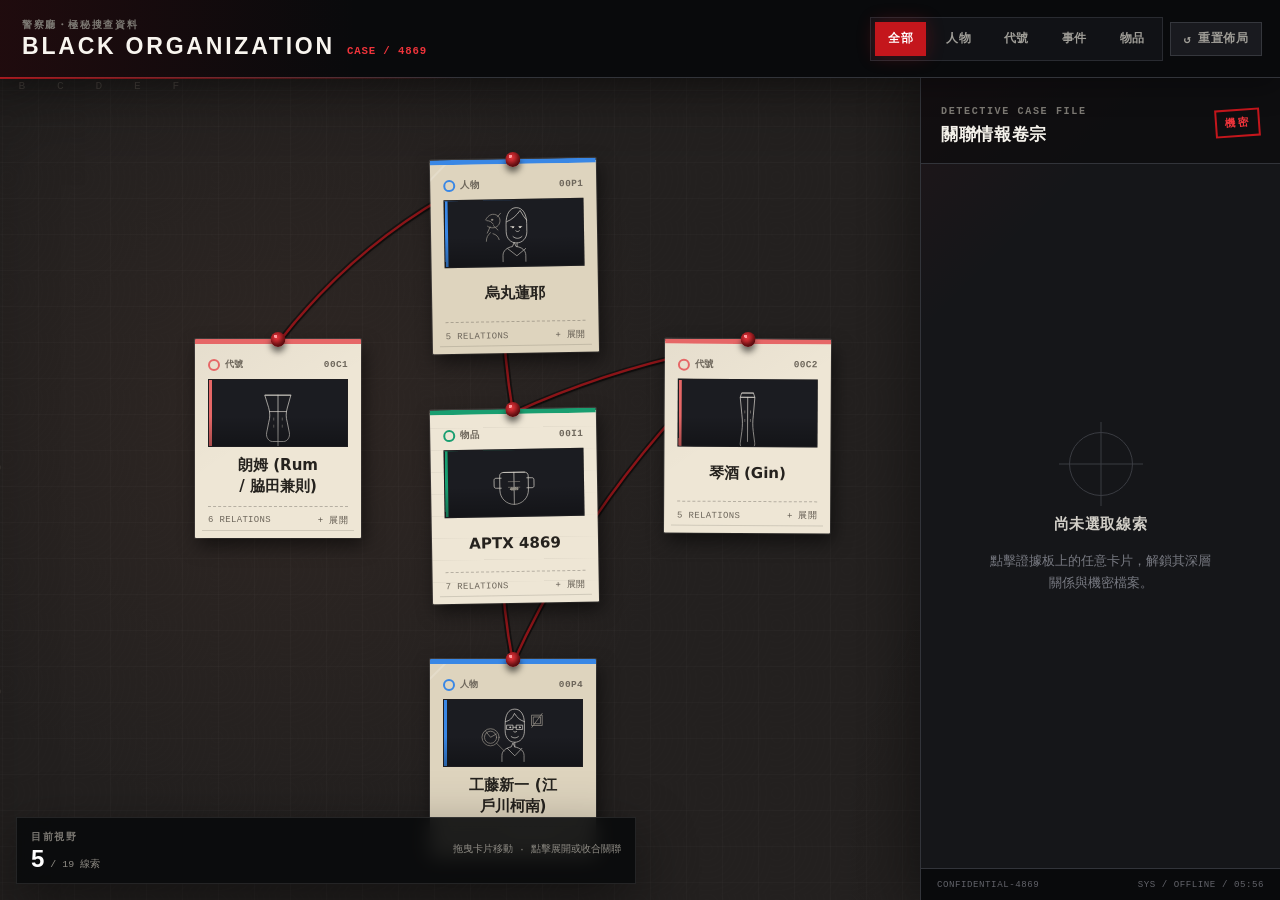
==== black-org-evidence-board.html @ 1d4399c6 "feat: prepare black organization evidence board deployment Co-Authored-By: Claude Fable 5 <noreply@a" ====
<!DOCTYPE html>
<html lang="zh-Hant">
<head>
  <meta charset="UTF-8">
  <meta name="viewport" content="width=device-width, initial-scale=1.0, viewport-fit=cover">
  <meta name="theme-color" content="#101114">
  <meta name="description" content="《名偵探柯南》黑衣組織互動式證據板：拖曳線索、展開關聯並查閱機密卷宗。">
  <link rel="canonical" href="https://www.hpchang.com/black-org-evidence-board/">

  <meta property="og:type" content="website">
  <meta property="og:locale" content="zh_TW">
  <meta property="og:site_name" content="黑衣組織機密情報證據板">
  <meta property="og:title" content="黑衣組織機密情報證據板">
  <meta property="og:description" content="《名偵探柯南》黑衣組織互動式證據板：拖曳線索、展開關聯並查閱機密卷宗。">
  <meta property="og:url" content="https://www.hpchang.com/black-org-evidence-board/">
  <meta property="og:image" content="https://www.hpchang.com/black-org-evidence-board/assets/og/black-org-evidence-board-og.png">
  <meta property="og:image:secure_url" content="https://www.hpchang.com/black-org-evidence-board/assets/og/black-org-evidence-board-og.png">
  <meta property="og:image:type" content="image/png">
  <meta property="og:image:width" content="1200">
  <meta property="og:image:height" content="630">
  <meta property="og:image:alt" content="黑色軟木證據板上以紅線串聯線索，標示 BLACK ORGANIZATION 與 CASE / 4869">

  <meta name="twitter:card" content="summary_large_image">
  <meta name="twitter:title" content="黑衣組織機密情報證據板">
  <meta name="twitter:description" content="《名偵探柯南》黑衣組織互動式證據板：拖曳線索、展開關聯並查閱機密卷宗。">
  <meta name="twitter:image" content="https://www.hpchang.com/black-org-evidence-board/assets/og/black-org-evidence-board-og.png">
  <meta name="twitter:image:alt" content="黑色軟木證據板上以紅線串聯線索，標示 BLACK ORGANIZATION 與 CASE / 4869">

  <title>黑衣組織機密情報證據板</title>
  <link rel="icon" href="[data-uri]" type="image/svg+xml">
  <style>
/*
 * BLACK ORGANIZATION // EVIDENCE BOARD
 * Offline-first noir interface. No external fonts or assets required.
 */

:root {
  color-scheme: dark;
  --ink-black: #101114;
  --ink-deep: #090a0c;
  --panel-black: #151619;
  --cork-char: #23201f;
  --cork-edge: #171514;
  --paper: #ded4be;
  --paper-light: #eee6d5;
  --paper-ink: #25221e;
  --fog: #bcb8ae;
  --muted: #7c7973;
  --rule: #32343a;
  --signal-red: #c4161c;
  --signal-red-hot: #ef343b;
  --type-person: #3987e5;
  --type-code: #e66767;
  --type-event: #c98500;
  --type-item: #199e70;
  --header-height: 78px;
  --sidebar-width: 360px;
  --shadow-deep: 0 20px 60px rgba(0, 0, 0, 0.45);
  --font-display: "Arial Narrow", "DIN Condensed", "Avenir Next Condensed", sans-serif;
  --font-body: "PingFang TC", "Noto Sans TC", "Microsoft JhengHei", system-ui, sans-serif;
  --font-mono: "SFMono-Regular", Consolas, "Liberation Mono", monospace;
}

* {
  box-sizing: border-box;
}

html,
body {
  width: 100%;
  min-width: 0;
  height: 100%;
  margin: 0;
  overflow: hidden;
}

body {
  background: var(--ink-black);
  color: #f5f2eb;
  font-family: var(--font-body);
  -webkit-font-smoothing: antialiased;
}

button,
input {
  font: inherit;
}

button:focus-visible,
.node-card:focus-visible,
.relation-item:focus-visible {
  outline: 2px solid #ffffff;
  outline-offset: 3px;
}

#app {
  display: grid;
  grid-template-columns: minmax(0, 1fr) var(--sidebar-width);
  grid-template-rows: var(--header-height) minmax(0, 1fr);
  width: 100%;
  height: 100dvh;
  background: var(--ink-black);
}

/* ── Command header ─────────────────────────────────────────────── */
.control-header {
  position: relative;
  z-index: 20;
  grid-column: 1 / -1;
  display: flex;
  align-items: center;
  justify-content: space-between;
  gap: 24px;
  min-width: 0;
  padding: 0 18px 0 22px;
  background:
    linear-gradient(90deg, rgba(196, 22, 28, 0.12), transparent 28%),
    var(--ink-deep);
  border-bottom: 1px solid var(--rule);
  box-shadow: 0 8px 30px rgba(0, 0, 0, 0.32);
}

.control-header::after {
  content: "";
  position: absolute;
  right: 0;
  bottom: -2px;
  left: 0;
  height: 2px;
  background: linear-gradient(90deg, var(--signal-red), transparent 36%);
  opacity: 0.8;
}

.brand-lockup {
  display: grid;
  gap: 3px;
  min-width: 310px;
}

.brand-kicker,
.sidebar-eyebrow,
.hud-label {
  color: var(--muted);
  font-family: var(--font-mono);
  font-size: 0.63rem;
  font-weight: 700;
  letter-spacing: 0.16em;
  text-transform: uppercase;
}

.brand-row {
  display: flex;
  align-items: baseline;
  gap: 12px;
}

.brand-row h1 {
  margin: 0;
  color: #f8f5ef;
  font-family: var(--font-display);
  font-size: clamp(1.05rem, 1.8vw, 1.55rem);
  font-stretch: condensed;
  font-weight: 900;
  letter-spacing: 0.12em;
  line-height: 1;
  text-wrap: balance;
}

.case-number {
  color: var(--signal-red-hot);
  font-family: var(--font-mono);
  font-size: 0.67rem;
  font-weight: 700;
  letter-spacing: 0.08em;
  white-space: nowrap;
}

.toolbar,
.filter-group {
  display: flex;
  align-items: center;
  gap: 7px;
}

.toolbar {
  min-width: 0;
}

.filter-group {
  padding: 4px;
  border: 1px solid #292b31;
  background: #111216;
}

.filter-btn,
.util-btn {
  min-height: 34px;
  border: 1px solid transparent;
  border-radius: 0;
  color: #9f9d97;
  background: transparent;
  cursor: pointer;
  font-family: var(--font-mono);
  font-size: 0.72rem;
  font-weight: 700;
  letter-spacing: 0.04em;
  transition: color 160ms ease, background 160ms ease, border-color 160ms ease, transform 160ms ease;
}

.filter-btn {
  padding: 0 12px;
}

.util-btn {
  display: inline-flex;
  align-items: center;
  gap: 7px;
  padding: 0 13px;
  border-color: #35373d;
  background: #191a1f;
}

.filter-btn:hover,
.util-btn:hover {
  color: #ffffff;
  border-color: #5a5d66;
  background: #25262c;
}

.filter-btn.active {
  color: #ffffff;
  border-color: var(--signal-red);
  background: var(--signal-red);
  box-shadow: 0 0 18px rgba(196, 22, 28, 0.28);
}

.util-btn:active,
.filter-btn:active {
  transform: translateY(1px);
}

/* ── Board ──────────────────────────────────────────────────────── */
.board-wrapper {
  position: relative;
  grid-column: 1;
  grid-row: 2;
  min-width: 0;
  min-height: 0;
  overflow: auto;
  overscroll-behavior: contain;
  background: var(--cork-edge);
  scrollbar-color: #4c4743 #151515;
  scrollbar-width: thin;
}

.board-wrapper::-webkit-scrollbar,
.sidebar-content::-webkit-scrollbar {
  width: 10px;
  height: 10px;
}

.board-wrapper::-webkit-scrollbar-track,
.sidebar-content::-webkit-scrollbar-track {
  background: #151515;
}

.board-wrapper::-webkit-scrollbar-thumb,
.sidebar-content::-webkit-scrollbar-thumb {
  border: 2px solid #151515;
  background: #4c4743;
}

.pinboard {
  position: relative;
  width: 1800px;
  height: 1240px;
  isolation: isolate;
  overflow: hidden;
  background-color: var(--cork-char);
  background-image:
    linear-gradient(rgba(255, 255, 255, 0.018) 1px, transparent 1px),
    linear-gradient(90deg, rgba(255, 255, 255, 0.018) 1px, transparent 1px),
    radial-gradient(circle at 20% 30%, rgba(107, 72, 57, 0.16), transparent 24%),
    radial-gradient(circle at 78% 65%, rgba(0, 0, 0, 0.24), transparent 32%);
  background-size: 36px 36px, 36px 36px, auto, auto;
  box-shadow: inset 0 0 110px rgba(0, 0, 0, 0.62);
}

.pinboard::before {
  content: "";
  position: absolute;
  inset: 17px;
  z-index: 0;
  pointer-events: none;
  border: 1px solid rgba(222, 212, 190, 0.08);
}

.pinboard::after {
  content: "";
  position: absolute;
  inset: 0;
  z-index: 0;
  pointer-events: none;
  opacity: 0.22;
  background-image: repeating-radial-gradient(circle at 10% 20%, transparent 0 4px, rgba(255, 255, 255, 0.03) 5px 6px);
  background-size: 70px 56px;
  mix-blend-mode: overlay;
}

.board-coordinate {
  position: absolute;
  z-index: 0;
  color: rgba(222, 212, 190, 0.16);
  font-family: var(--font-mono);
  font-size: 0.7rem;
  letter-spacing: 0.26em;
  pointer-events: none;
}

.board-coordinate-x {
  top: 26px;
  left: 50px;
}

.board-coordinate-y {
  top: 78px;
  left: 26px;
  width: 10px;
  line-height: 14rem;
  word-break: break-all;
}

.board-stamp {
  position: absolute;
  right: 110px;
  bottom: 100px;
  z-index: 0;
  display: grid;
  gap: 4px;
  width: 210px;
  padding: 12px 16px;
  border: 4px double rgba(196, 22, 28, 0.28);
  color: rgba(196, 22, 28, 0.28);
  font-family: var(--font-mono);
  text-align: center;
  transform: rotate(-8deg);
  pointer-events: none;
}

.board-stamp span {
  font-size: 1.35rem;
  font-weight: 900;
  letter-spacing: 0.12em;
}

.board-stamp small {
  font-size: 0.58rem;
  letter-spacing: 0.09em;
}

#connections-svg {
  position: absolute;
  inset: 0;
  z-index: 1;
  width: 100%;
  height: 100%;
  overflow: visible;
  pointer-events: none;
}

.connection-shadow {
  fill: none;
  stroke: rgba(0, 0, 0, 0.7);
  stroke-width: 6px;
  stroke-linecap: round;
  opacity: 0.65;
}

.connection-line {
  fill: none;
  stroke: var(--signal-red);
  stroke-width: 2.5px;
  stroke-linecap: round;
  opacity: 0.68;
  transition: opacity 180ms ease, stroke-width 180ms ease, filter 180ms ease;
  filter: drop-shadow(0 2px 1px rgba(0, 0, 0, 0.65));
}

.connection-knot {
  fill: var(--signal-red-hot);
  opacity: 0.8;
}

.connection-line.active-connection {
  stroke: var(--signal-red-hot);
  stroke-width: 4px;
  opacity: 1;
  filter: drop-shadow(0 0 5px rgba(239, 52, 59, 0.48));
}

.connection-line.dimmed-connection,
.connection-shadow.dimmed-connection,
.connection-knot.dimmed-connection {
  opacity: 0.08;
}

/* ── Evidence cards ─────────────────────────────────────────────── */
.node-card {
  --type-color: var(--type-person);
  position: absolute;
  z-index: 3;
  display: grid;
  grid-template-rows: auto 68px minmax(38px, 1fr) auto;
  gap: 8px;
  width: 166px;
  min-height: 190px;
  padding: 14px 13px 11px;
  border: 0;
  border-top: 5px solid var(--type-color);
  border-radius: 1px;
  color: var(--paper-ink);
  background:
    linear-gradient(135deg, transparent 0 9px, rgba(255, 255, 255, 0.18) 10px 11px, transparent 12px),
    var(--paper);
  box-shadow: 3px 8px 18px rgba(0, 0, 0, 0.52), 0 0 0 1px rgba(255, 255, 255, 0.13);
  cursor: grab;
  user-select: none;
  touch-action: none;
  transform: rotate(var(--card-rotation, 0deg));
  transform-origin: 50% 12px;
  transition: opacity 180ms ease, box-shadow 180ms ease, transform 180ms ease, filter 180ms ease;
}

.node-card[data-type="person"] {
  --type-color: var(--type-person);
}

.node-card[data-type="code"] {
  --type-color: var(--type-code);
  background:
    linear-gradient(145deg, rgba(25, 18, 18, 0.04), transparent 45%),
    var(--paper-light);
}

.node-card[data-type="event"] {
  --type-color: var(--type-event);
  background:
    linear-gradient(0deg, rgba(201, 133, 0, 0.07), rgba(201, 133, 0, 0.07)),
    var(--paper);
}

.node-card[data-type="item"] {
  --type-color: var(--type-item);
  background:
    repeating-linear-gradient(0deg, transparent 0 21px, rgba(37, 34, 30, 0.055) 22px),
    var(--paper-light);
}

.node-card::before {
  content: "";
  position: absolute;
  top: -12px;
  left: 50%;
  z-index: 5;
  width: 15px;
  height: 15px;
  border-radius: 50%;
  background:
    radial-gradient(circle at 34% 29%, #ff9b9f 0 10%, transparent 12%),
    radial-gradient(circle at 42% 38%, #e5373d, #801014 72%);
  box-shadow: 0 5px 6px rgba(0, 0, 0, 0.56), inset -2px -3px 4px rgba(0, 0, 0, 0.35);
  transform: translateX(-50%);
}

.node-card::after {
  content: "";
  position: absolute;
  right: 7px;
  bottom: 7px;
  left: 7px;
  height: 1px;
  background: rgba(37, 34, 30, 0.15);
}

.node-card:hover {
  z-index: 5;
  box-shadow: 5px 14px 28px rgba(0, 0, 0, 0.62), 0 0 0 1px rgba(255, 255, 255, 0.2);
  transform: rotate(0deg) translateY(-3px);
}

.node-card.dragging {
  z-index: 10;
  cursor: grabbing;
  box-shadow: 8px 18px 34px rgba(0, 0, 0, 0.72);
  transform: rotate(1.5deg) scale(1.025);
  transition: none;
}

.node-card.active-card {
  z-index: 7;
  box-shadow: 0 0 0 2px #ffffff, 0 0 0 6px rgba(196, 22, 28, 0.75), 8px 18px 36px rgba(0, 0, 0, 0.68);
  transform: rotate(0deg) scale(1.035);
}

.node-card.related-card {
  box-shadow: 0 0 0 2px color-mix(in srgb, var(--type-color), white 12%), 4px 10px 24px rgba(0, 0, 0, 0.58);
}

.node-card.dimmed-card {
  opacity: 0.24;
  filter: grayscale(0.5);
}

.card-meta {
  display: flex;
  align-items: center;
  justify-content: space-between;
  gap: 8px;
  color: #6d665b;
  font-family: var(--font-mono);
  font-size: 0.59rem;
  font-weight: 700;
  letter-spacing: 0.04em;
  text-transform: uppercase;
}

.card-type {
  display: inline-flex;
  align-items: center;
  gap: 5px;
}

.card-type::before {
  content: "";
  width: 8px;
  height: 8px;
  border: 2px solid var(--type-color);
  border-radius: 50%;
}

.card-id {
  font-variant-numeric: tabular-nums;
}

.card-art {
  position: relative;
  margin: 0;
  border: 1px solid rgba(37, 34, 30, 0.28);
  background: #1b1c21;
  box-shadow: inset 3px 0 var(--type-color);
  overflow: hidden;
  pointer-events: none;
}

.card-art::after {
  content: "";
  position: absolute;
  inset: 0;
  background: linear-gradient(180deg, transparent 55%, rgba(0, 0, 0, 0.28));
}

.card-art svg {
  display: block;
  width: 100%;
  height: 100%;
  transform: scale(1.08);
  transition: transform 180ms ease;
}

.node-card:hover .card-art svg,
.node-card.active-card .card-art svg {
  transform: scale(1.13);
}

.card-title {
  align-self: center;
  margin: 0;
  font-family: var(--font-body);
  font-size: 0.94rem;
  font-weight: 800;
  line-height: 1.42;
  text-align: center;
  text-wrap: balance;
  word-break: break-word;
}

.card-footer {
  display: flex;
  align-items: center;
  justify-content: space-between;
  gap: 8px;
  padding-top: 7px;
  border-top: 1px dashed rgba(37, 34, 30, 0.28);
  color: #6d665b;
  font-family: var(--font-mono);
  font-size: 0.56rem;
  letter-spacing: 0.04em;
}

.expand-status {
  color: #5e574d;
}

.node-card[aria-expanded="true"] .expand-status {
  color: #97151a;
  font-weight: 900;
}

.board-hud {
  position: sticky;
  bottom: 16px;
  left: 16px;
  z-index: 12;
  display: flex;
  align-items: center;
  justify-content: space-between;
  gap: 18px;
  width: min(620px, calc(100vw - var(--sidebar-width) - 32px));
  min-width: 300px;
  margin: -86px 0 16px 16px;
  padding: 12px 14px;
  border: 1px solid rgba(255, 255, 255, 0.1);
  background: rgba(9, 10, 12, 0.9);
  box-shadow: var(--shadow-deep);
  backdrop-filter: blur(10px);
  pointer-events: none;
}

.hud-readouts {
  display: flex;
  align-items: flex-end;
  gap: 14px;
}

.hud-metric {
  white-space: nowrap;
}

.hud-metric[hidden] {
  display: none;
}

.hud-metric + .hud-metric {
  padding-left: 14px;
  border-left: 1px solid rgba(255, 255, 255, 0.12);
}

.hud-metric .hud-label {
  display: block;
}

.board-hud strong {
  display: inline-block;
  margin-top: 3px;
  color: #ffffff;
  font-family: var(--font-display);
  font-size: 1.5rem;
  font-weight: 900;
  line-height: 1;
}

.archive-access strong {
  color: #f2d3d5;
  font-family: var(--font-mono);
  font-size: 1.2rem;
  letter-spacing: 0.04em;
}

.hud-unit,
.board-hud p {
  color: #8f8c85;
  font-family: var(--font-mono);
  font-size: 0.62rem;
}

.board-hud p {
  margin: 0;
  line-height: 1.5;
  text-align: right;
}

/* ── Case file sidebar ──────────────────────────────────────────── */
.sidebar {
  position: relative;
  z-index: 15;
  grid-column: 2;
  grid-row: 2;
  display: grid;
  grid-template-rows: auto minmax(0, 1fr) auto;
  min-width: 0;
  min-height: 0;
  overflow: hidden;
  border-left: 1px solid var(--rule);
  background:
    linear-gradient(135deg, rgba(196, 22, 28, 0.06), transparent 22%),
    var(--panel-black);
  box-shadow: -16px 0 42px rgba(0, 0, 0, 0.3);
}

.sidebar-header {
  display: flex;
  align-items: center;
  justify-content: space-between;
  gap: 18px;
  padding: 21px 20px 17px;
  border-bottom: 1px solid var(--rule);
  background: rgba(9, 10, 12, 0.58);
}

.sidebar-header h2 {
  margin: 4px 0 0;
  font-family: var(--font-body);
  font-size: 1.08rem;
  font-weight: 800;
  letter-spacing: 0.04em;
}

.security-level {
  padding: 5px 8px;
  border: 2px solid var(--signal-red);
  color: var(--signal-red-hot);
  font-family: var(--font-mono);
  font-size: 0.66rem;
  font-weight: 900;
  letter-spacing: 0.16em;
  transform: rotate(-4deg);
}

.sidebar-content {
  min-height: 0;
  overflow-y: auto;
  padding: 22px 20px 28px;
}

.sidebar-footer {
  display: flex;
  justify-content: space-between;
  gap: 10px;
  padding: 10px 16px;
  border-top: 1px solid var(--rule);
  color: #62636a;
  background: var(--ink-deep);
  font-family: var(--font-mono);
  font-size: 0.57rem;
  letter-spacing: 0.06em;
}

.empty-state {
  display: grid;
  place-items: center;
  align-content: center;
  gap: 12px;
  min-height: 100%;
  color: #777981;
  text-align: center;
}

.empty-state p {
  max-width: 27ch;
  margin: 0;
  font-size: 0.82rem;
  line-height: 1.7;
}

.empty-state .empty-title {
  color: #d1cec7;
  font-size: 0.95rem;
  font-weight: 800;
  letter-spacing: 0.04em;
}

.empty-crosshair {
  position: relative;
  width: 64px;
  height: 64px;
  margin-bottom: 4px;
  border: 1px solid #3a3c42;
  border-radius: 50%;
}

.empty-crosshair::before,
.empty-crosshair::after {
  content: "";
  position: absolute;
  top: 50%;
  left: 50%;
  background: #3a3c42;
  transform: translate(-50%, -50%);
}

.empty-crosshair::before {
  width: 84px;
  height: 1px;
}

.empty-crosshair::after {
  width: 1px;
  height: 84px;
}

.detail-card {
  --detail-color: var(--type-person);
  display: grid;
  gap: 18px;
  animation: fileReveal 260ms ease both;
}

.detail-card[data-type="person"] { --detail-color: var(--type-person); }
.detail-card[data-type="code"] { --detail-color: var(--type-code); }
.detail-card[data-type="event"] { --detail-color: var(--type-event); }
.detail-card[data-type="item"] { --detail-color: var(--type-item); }

.detail-classification {
  display: flex;
  align-items: center;
  justify-content: space-between;
  gap: 12px;
}

.detail-type {
  display: inline-flex;
  align-items: center;
  gap: 7px;
  color: #d7d4cd;
  font-family: var(--font-mono);
  font-size: 0.67rem;
  font-weight: 800;
  letter-spacing: 0.08em;
}

.detail-type::before {
  content: "";
  width: 9px;
  height: 9px;
  border: 2px solid var(--detail-color);
  border-radius: 50%;
}

.detail-record-id {
  color: #696b72;
  font-family: var(--font-mono);
  font-size: 0.62rem;
  font-variant-numeric: tabular-nums;
}

.detail-name {
  margin: 0;
  padding: 0 0 13px;
  border-bottom: 3px solid var(--detail-color);
  color: #ffffff;
  font-size: clamp(1.35rem, 2.2vw, 1.8rem);
  font-weight: 900;
  line-height: 1.28;
  letter-spacing: -0.02em;
  text-wrap: balance;
}

.detail-desc-block {
  position: relative;
  padding: 17px 16px 16px 19px;
  border: 1px solid #32343a;
  background: #1b1c21;
}

.detail-desc-block::before {
  content: "";
  position: absolute;
  top: -1px;
  bottom: -1px;
  left: -1px;
  width: 3px;
  background: var(--detail-color);
}

.detail-label {
  display: block;
  margin-bottom: 8px;
  color: #70727a;
  font-family: var(--font-mono);
  font-size: 0.61rem;
  font-weight: 700;
  letter-spacing: 0.12em;
}

.detail-desc {
  margin: 0;
  color: #d0cec8;
  font-size: 0.88rem;
  line-height: 1.82;
}

/* ── 卡片插畫（側欄頂部大圖）─────────────────────────────────── */
.detail-art {
  position: relative;
  margin: 0;
  border: 1px solid #32343a;
  background: #1b1c21;
  aspect-ratio: 6 / 5;
  overflow: hidden;
}

.detail-art::before {
  content: "";
  position: absolute;
  top: -1px;
  bottom: -1px;
  left: -1px;
  z-index: 2;
  width: 3px;
  background: var(--detail-color);
}

.detail-art svg {
  display: block;
  width: 100%;
  height: 100%;
}

.relations-section {
  display: grid;
  gap: 9px;
}

.relations-heading {
  display: flex;
  align-items: center;
  justify-content: space-between;
  gap: 12px;
  padding-bottom: 8px;
  border-bottom: 1px solid #303239;
}

.relations-heading h3 {
  margin: 0;
  color: #f0ede6;
  font-size: 0.82rem;
  font-weight: 800;
  letter-spacing: 0.06em;
}

.relations-heading span {
  color: #6f7178;
  font-family: var(--font-mono);
  font-size: 0.62rem;
  font-variant-numeric: tabular-nums;
}

.relations-list {
  display: grid;
  gap: 7px;
}

.relation-item {
  --relation-color: var(--type-person);
  display: grid;
  grid-template-columns: 8px minmax(0, 1fr) auto;
  align-items: center;
  gap: 10px;
  width: 100%;
  min-height: 46px;
  padding: 9px 10px;
  border: 1px solid #303239;
  border-radius: 0;
  color: #d6d4ce;
  background: #1a1b20;
  cursor: pointer;
  text-align: left;
  transition: border-color 160ms ease, background 160ms ease, transform 160ms ease;
}

.relation-item[data-type="person"] { --relation-color: var(--type-person); }
.relation-item[data-type="code"] { --relation-color: var(--type-code); }
.relation-item[data-type="event"] { --relation-color: var(--type-event); }
.relation-item[data-type="item"] { --relation-color: var(--type-item); }

.relation-item:hover {
  border-color: #5a5d66;
  background: #24262c;
  transform: translateX(2px);
}

.relation-marker {
  width: 8px;
  height: 18px;
  background: var(--relation-color);
}

.relation-copy {
  display: grid;
  gap: 2px;
  min-width: 0;
}

.relation-kind {
  color: #777981;
  font-family: var(--font-mono);
  font-size: 0.56rem;
  font-weight: 700;
  letter-spacing: 0.08em;
}

.relation-name {
  overflow: hidden;
  font-size: 0.78rem;
  font-weight: 700;
  text-overflow: ellipsis;
  white-space: nowrap;
}

.relation-arrow {
  color: #777981;
  font-family: var(--font-mono);
}

/* ── 第二層詳細情報：可收合展開區 ─────────────────────────────────── */
.details-disclosure {
  display: grid;
  gap: 0;
}

.details-toggle {
  display: flex;
  align-items: center;
  justify-content: space-between;
  gap: 10px;
  width: 100%;
  padding: 11px 14px;
  border: 1px solid #3a3c42;
  border-radius: 0;
  background: #18191e;
  color: #d8d5ce;
  font-family: var(--font-mono);
  font-size: 0.7rem;
  font-weight: 800;
  letter-spacing: 0.1em;
  cursor: pointer;
  text-align: left;
  transition: border-color 160ms ease, background 160ms ease;
}

.details-toggle:hover {
  border-color: #5a5d66;
  background: #20222a;
}

.details-toggle:focus-visible {
  outline: 2px solid var(--detail-color, #c98500);
  outline-offset: 2px;
}

.details-toggle[aria-expanded="true"] {
  border-bottom-color: transparent;
  background: #1f2127;
}

.details-toggle-label {
  text-transform: uppercase;
}

.details-toggle-icon {
  display: inline-flex;
  align-items: center;
  justify-content: center;
  width: 18px;
  height: 18px;
  border: 1px solid currentColor;
  font-family: var(--font-mono);
  font-size: 0.85rem;
  font-weight: 900;
  line-height: 1;
}

.details-panel {
  display: grid;
  gap: 16px;
  padding: 16px 15px 18px;
  border: 1px solid #3a3c42;
  border-top: 0;
  background: #161719;
}

.details-panel[hidden] {
  display: none;
}

.details-empty {
  margin: 0;
  color: #6c6e76;
  font-family: var(--font-mono);
  font-size: 0.7rem;
  font-style: italic;
  letter-spacing: 0.04em;
  line-height: 1.6;
}

.details-section {
  display: grid;
  gap: 7px;
}

.details-section[data-variant="unconfirmed"] .details-label {
  color: #c87a4a;
}

.details-label {
  color: #70727a;
  font-family: var(--font-mono);
  font-size: 0.61rem;
  font-weight: 700;
  letter-spacing: 0.12em;
  text-transform: uppercase;
}

.details-list {
  display: grid;
  gap: 6px;
  margin: 0;
  padding: 0;
  list-style: none;
}

.details-list .details-item {
  position: relative;
  padding-left: 14px;
  color: #d0cec8;
  font-size: 0.82rem;
  line-height: 1.7;
}

.details-list .details-item::before {
  content: "▪";
  position: absolute;
  left: 0;
  top: 0;
  color: var(--detail-color, #c98500);
}

.details-relationship {
  display: flex;
  flex-wrap: wrap;
  align-items: baseline;
  gap: 8px;
}

.relationship-chip {
  flex: 0 0 auto;
  padding: 2px 8px;
  border: 1px solid #3a3c42;
  border-radius: 0;
  background: #1a1b20;
  color: #e6e3dc;
  font-size: 0.74rem;
  font-weight: 700;
  cursor: pointer;
  transition: border-color 160ms ease, background 160ms ease;
}

.relationship-chip:hover {
  border-color: #5a5d66;
  background: #24262c;
}

.relationship-chip:focus-visible {
  outline: 2px solid var(--relation-color, var(--detail-color, #c98500));
  outline-offset: 2px;
}

.relationship-chip[data-type="person"] { --relation-color: var(--type-person); }
.relationship-chip[data-type="code"]   { --relation-color: var(--type-code); }
.relationship-chip[data-type="event"] { --relation-color: var(--type-event); }
.relationship-chip[data-type="item"]  { --relation-color: var(--type-item); }

.relationship-summary {
  flex: 1 1 200px;
  color: #c4c2bc;
  font-size: 0.8rem;
  line-height: 1.65;
}

.details-timeline {
  display: grid;
  gap: 10px;
  margin: 0;
  padding: 0 0 0 14px;
  list-style: none;
}

.timeline-entry {
  position: relative;
  padding-left: 14px;
  color: #d0cec8;
  font-size: 0.82rem;
  line-height: 1.6;
}

.timeline-entry::before {
  content: "";
  position: absolute;
  left: 0;
  top: 7px;
  width: 6px;
  height: 6px;
  border: 1px solid var(--detail-color, #c98500);
  border-radius: 50%;
}

.timeline-stamp {
  display: block;
  margin-bottom: 2px;
  color: #9a9ca3;
  font-family: var(--font-mono);
  font-size: 0.64rem;
  font-weight: 700;
  letter-spacing: 0.06em;
}

.timeline-body {
  display: block;
}

.details-sources {
  display: grid;
  gap: 7px;
  margin: 0;
  padding: 0;
  list-style: none;
}

.source-entry {
  display: grid;
  gap: 2px;
}

.source-site {
  color: #82848c;
  font-family: var(--font-mono);
  font-size: 0.6rem;
  font-weight: 700;
  letter-spacing: 0.08em;
  text-transform: uppercase;
}

.source-link {
  color: #9bb8e0;
  font-size: 0.78rem;
  text-decoration: underline;
  text-underline-offset: 2px;
  word-break: break-all;
}

.source-link:hover {
  color: #c4d6f0;
}

@keyframes fileReveal {
  from {
    opacity: 0;
    transform: translateY(8px);
  }
  to {
    opacity: 1;
    transform: translateY(0);
  }
}

/* ── Responsive modes ───────────────────────────────────────────── */
@media (max-width: 1120px) {
  :root {
    --sidebar-width: 320px;
  }

  .brand-lockup {
    min-width: 250px;
  }

  .case-number {
    display: none;
  }

  .filter-btn {
    padding-inline: 9px;
  }
}

@media (max-width: 880px) {
  :root {
    --header-height: 116px;
  }

  #app {
    grid-template-columns: minmax(0, 1fr);
    grid-template-rows: var(--header-height) minmax(0, 1fr) 260px;
  }

  .control-header {
    align-items: stretch;
    flex-direction: column;
    justify-content: center;
    gap: 10px;
    padding: 12px 14px;
  }

  .brand-lockup {
    min-width: 0;
  }

  .brand-kicker {
    display: none;
  }

  .toolbar {
    justify-content: space-between;
    width: 100%;
  }

  .filter-group {
    min-width: 0;
    overflow-x: auto;
  }

  .board-wrapper {
    grid-column: 1;
    grid-row: 2;
  }

  .sidebar {
    grid-column: 1;
    grid-row: 3;
    border-top: 1px solid var(--rule);
    border-left: 0;
    box-shadow: 0 -14px 34px rgba(0, 0, 0, 0.35);
  }

  .sidebar-header {
    padding: 12px 16px;
  }

  .sidebar-header h2 {
    font-size: 0.95rem;
  }

  .sidebar-content {
    padding: 16px;
  }

  .empty-state {
    grid-template-columns: 50px 1fr;
    justify-items: start;
    align-content: center;
    gap: 4px 14px;
    min-height: 120px;
    text-align: left;
  }

  .empty-crosshair {
    grid-row: 1 / 3;
    width: 42px;
    height: 42px;
  }

  .empty-crosshair::before {
    width: 54px;
  }

  .empty-crosshair::after {
    height: 54px;
  }

  .empty-state p {
    max-width: none;
  }

  .detail-card {
    grid-template-columns: minmax(0, 1fr) minmax(260px, 0.9fr);
    gap: 12px 18px;
  }

  .detail-classification,
  .detail-name {
    grid-column: 1;
  }

  .detail-art {
    grid-column: 1;
  }

  .detail-desc-block {
    grid-column: 1;
  }

  .details-disclosure {
    grid-column: 1;
  }

  .relations-section {
    grid-column: 2;
    grid-row: 1 / -1;
  }

  .sidebar-footer {
    display: none;
  }

  .board-hud {
    width: min(440px, calc(100vw - 32px));
  }

  .board-hud p {
    display: none;
  }
}

@media (max-width: 620px) {
  :root {
    --header-height: 124px;
  }

  #app {
    grid-template-rows: var(--header-height) minmax(0, 1fr) 290px;
  }

  .brand-row h1 {
    font-size: 1rem;
  }

  .toolbar {
    align-items: stretch;
    gap: 8px;
  }

  .filter-group {
    flex: 1;
  }

  .filter-btn {
    min-width: 48px;
    padding-inline: 8px;
  }

  .util-btn {
    flex: 0 0 auto;
    padding-inline: 10px;
    font-size: 0.68rem;
  }

  .node-card {
    width: 154px;
  }

  .board-hud {
    min-width: 0;
  }

  .hud-readouts {
    gap: 10px;
  }

  .hud-metric + .hud-metric {
    padding-left: 10px;
  }

  .detail-card {
    display: grid;
    grid-template-columns: 1fr;
  }

  .detail-classification,
  .detail-name,
  .detail-art,
  .detail-desc-block,
  .details-disclosure,
  .relations-section {
    grid-column: 1;
    grid-row: auto;
  }

  .sidebar-header .security-level {
    display: none;
  }
}

@media (prefers-reduced-motion: reduce) {
  *,
  *::before,
  *::after {
    scroll-behavior: auto !important;
    animation-duration: 0.01ms !important;
    animation-iteration-count: 1 !important;
    transition-duration: 0.01ms !important;
  }
}

@media (forced-colors: active) {
  .node-card,
  .relation-item,
  .detail-desc-block,
  .details-toggle,
  .details-panel,
  .relationship-chip {
    border: 1px solid CanvasText;
  }

  .relation-marker,
  .detail-type::before,
  .card-type::before,
  .details-list .details-item::before,
  .timeline-entry::before {
    forced-color-adjust: none;
  }
}
  </style>
</head>
<body>
  <div id="app">
    <header class="control-header">
      <div class="brand-lockup" aria-label="黑衣組織機密情報證據板">
        <span class="brand-kicker">警察廳・極秘搜查資料</span>
        <div class="brand-row">
          <h1>BLACK ORGANIZATION</h1>
          <span class="case-number">CASE / 4869</span>
        </div>
      </div>

      <div class="toolbar" aria-label="證據板控制列">
        <div class="filter-group" role="group" aria-label="分類篩選">
          <button class="filter-btn active" type="button" data-filter="all" aria-pressed="true">全部</button>
          <button class="filter-btn" type="button" data-filter="person" aria-pressed="false">人物</button>
          <button class="filter-btn" type="button" data-filter="code" aria-pressed="false">代號</button>
          <button class="filter-btn" type="button" data-filter="event" aria-pressed="false">事件</button>
          <button class="filter-btn" type="button" data-filter="item" aria-pressed="false">物品</button>
        </div>
        <button id="reset-layout-btn" class="util-btn" type="button">
          <span aria-hidden="true">↺</span> 重置佈局
        </button>
      </div>
    </header>

    <main class="board-wrapper" id="board-wrapper" aria-label="互動式證據板">
      <div id="pinboard" class="pinboard">
        <svg id="connections-svg" aria-hidden="true"></svg>
        <div class="board-stamp" aria-hidden="true">
          <span>TOP SECRET</span>
          <small>AUTHORIZED EYES ONLY</small>
        </div>
        <div class="board-coordinate board-coordinate-x" aria-hidden="true">A&nbsp;&nbsp;&nbsp;B&nbsp;&nbsp;&nbsp;C&nbsp;&nbsp;&nbsp;D&nbsp;&nbsp;&nbsp;E&nbsp;&nbsp;&nbsp;F</div>
        <div class="board-coordinate board-coordinate-y" aria-hidden="true">01&nbsp;&nbsp;&nbsp;02&nbsp;&nbsp;&nbsp;03&nbsp;&nbsp;&nbsp;04</div>
      </div>

      <div class="board-hud" aria-live="polite">
        <div class="hud-readouts">
          <div class="hud-metric">
            <span class="hud-label">目前視野</span>
            <strong id="visible-count">5</strong><span class="hud-unit"> / 19 線索</span>
          </div>
          <div id="hits-line" class="hud-metric archive-access" hidden>
            <span class="hud-label">ARCHIVE ACCESS</span>
            <strong id="hits">—</strong>
          </div>
        </div>
        <p>拖曳卡片移動 · 點擊展開或收合關聯</p>
      </div>
    </main>

    <aside id="case-file-sidebar" class="sidebar" aria-label="偵探卷宗側欄">
      <div class="sidebar-header">
        <div>
          <span class="sidebar-eyebrow">DETECTIVE CASE FILE</span>
          <h2>關聯情報卷宗</h2>
        </div>
        <span class="security-level">機密</span>
      </div>

      <div id="sidebar-content" class="sidebar-content">
        <div class="empty-state">
          <div class="empty-crosshair" aria-hidden="true"></div>
          <p class="empty-title">尚未選取線索</p>
          <p>點擊證據板上的任意卡片，解鎖其深層關係與機密檔案。</p>
        </div>
      </div>

      <footer class="sidebar-footer">
        <span>CONFIDENTIAL-4869</span>
        <span id="record-clock">SYS / OFFLINE</span>
      </footer>
    </aside>
  </div>

  <script>
// 內嵌資料庫：確保使用 file:// 直接開啟時不受 CORS 限制，完全離線可用。
const evidenceData = [
  {
    id: "p1",
    type: "person",
    name: "烏丸蓮耶",
    description: "黑衣組織的創立者與幕後首領，半個世紀前已被官方記錄死亡的日本大富豪，掌控著組織的終極研發目標。",
    connections: ["e1", "i1", "c1", "c4", "p6"]
  },
  {
    id: "c1",
    type: "code",
    name: "朗姆 (Rum / 脇田兼則)",
    description: "組織的第二把手，右眼為義眼。現使用化名「脇田兼則」在伊呂波壽司店潛伏，17年前在美國犯下羽田浩司命案。",
    connections: ["p1", "e2", "p2", "p3", "p9", "p11"]
  },
  {
    id: "c2",
    type: "code",
    name: "琴酒 (Gin)",
    description: "組織的高級幹部，冷酷無情，負責前線暗殺、交易與清除叛徒。在熱帶樂園灌下工藤新一 APTX 4869，親手殺害宮野明美。",
    connections: ["p4", "i1", "c3", "p7", "p8"]
  },
  {
    id: "c3",
    type: "code",
    name: "伏特加 (Vodka)",
    description: "琴酒的貼身助手，忠實執行命令。在追捕卡邁爾時，不慎透露了朗姆「改變容貌並起了一個愚蠢假名」的關鍵情報。",
    connections: ["c2"]
  },
  {
    id: "c4",
    type: "code",
    name: "苦艾酒 (Vermouth)",
    description: "深受首領寵愛的高級幹部，著名美國女星，擁有不老容顏。因新一和小蘭曾救過她，私下隱瞞新一與志保變小的秘密。",
    connections: ["p1", "p4", "p5", "i1"]
  },
  {
    id: "p4",
    type: "person",
    name: "工藤新一 (江戶川柯南)",
    description: "高中生偵探，被琴酒灌下 APTX 4869 後身體縮小，化名江戶川柯南，與 FBI、公安聯手調查組織，誓死解開羽田浩司等案件之謎。",
    connections: ["c2", "p5", "i1", "c4", "p9", "p8"]
  },
  {
    id: "p5",
    type: "person",
    name: "宮野志保 (雪莉 / 灰原哀)",
    description: "組織的前科學家，代號「雪莉」。繼承父母研究並主導 APTX 4869 的開發。在姐姐明美被殺後吞藥企圖自殺，身體縮小並叛逃。",
    connections: ["p4", "i1", "p6", "p7", "c4"]
  },
  {
    id: "p6",
    type: "person",
    name: "宮野厚司 & 艾蓮娜",
    description: "組織初期的科學家夫婦，被稱為「地獄天使」。19年前接受烏丸集團贊助開啟核心藥物研發，在研發出「銀色子彈」後死於神祕火災。",
    connections: ["p1", "p5", "p7", "e1", "i1"]
  },
  {
    id: "p7",
    type: "person",
    name: "宮野明美",
    description: "志保的姐姐，組織外圍成員。為了帶妹妹脫離組織，答應執行十億元搶劫案，最終在達成條件後仍被琴酒殘忍殺害。",
    connections: ["c2", "p5", "p6", "p8"]
  },
  {
    id: "p8",
    type: "person",
    name: "赤井秀一 (萊伊 / 沖矢昴)",
    description: "FBI 高級搜查官，曾化名「諸星大」並以代號「萊伊」滲透組織。其父赤井務武因調查17年前羽田浩司案而失蹤，促使秀一加入 FBI。",
    connections: ["p7", "c2", "p4", "p10", "e2", "p11"]
  },
  {
    id: "p9",
    type: "person",
    name: "安室透 (降谷零 / 波本)",
    description: "日本警察廳公安臥底。在現代事件中意外拾獲若狹留美掉落的「角行」將棋棋子，並依此判斷其主人為17年前遇害的羽田浩司而對若狹展開警戒。",
    connections: ["c1", "p4", "p10", "i2"]
  },
  {
    id: "p10",
    type: "person",
    name: "諸伏景光 (蘇格蘭)",
    description: "警視廳公安臥底，本名諸伏景光，代號「蘇格蘭」。臥底身分暴露後，為了不連累同僚與家人，在赤井面前奪槍自殺殉職。",
    connections: ["p9", "p8"]
  },
  {
    id: "p11",
    type: "person",
    name: "羽田浩司",
    description: "天才將棋棋手，17年前在美國涉入命案，被朗姆以藥物殺害。死前留下臨終訊息並將角行棋子留給淺香。羽田秀吉為其無血緣關係之義弟。",
    connections: ["e2", "i2", "p2", "p8", "c1"]
  },
  {
    id: "p2",
    type: "person",
    name: "若狹留美 (蕾切爾·淺香)",
    description: "帝丹小學副班導師，真實身分為17年前阿曼達的保鏢「淺香」。案發時獲羽田浩司保護並贈予「角行」棋子作為護身符，此後隨身攜帶，近期意外被安室透拾獲。",
    connections: ["c1", "e2", "i2", "p3", "p11"]
  },
  {
    id: "p3",
    type: "person",
    name: "黑田兵衛",
    description: "警視廳管理官，17年前在美國涉入羽田浩司命案並在救助淺香時遭遇車禍昏迷10年。目前正聯手柯南重新調查羽田浩司案的真相。",
    connections: ["c1", "e2", "p2"]
  },
  {
    id: "e1",
    type: "event",
    name: "藥物計畫啟動",
    description: "超過50年前由大富豪烏丸蓮耶啟動的極秘科學計畫，旨在達成組織「逆轉時間流逝」的終極目的，為 APTX 4869 的起源。",
    connections: ["p1", "p6", "i1"]
  },
  {
    id: "e2",
    type: "event",
    name: "羽田浩司命案",
    description: "17年前發生在美國的未解懸案。羽田浩司與美國富豪阿曼達被朗姆以藥物殺害，浩司死前留下了指向「ASACA RUM」的剪切臨終訊息，且隨身攜帶的「角行」棋子從現場神祕消失。",
    connections: ["c1", "p2", "p3", "p8", "i2", "p11"]
  },
  {
    id: "i1",
    type: "item",
    name: "APTX 4869",
    description: "由宮野夫婦研發、後由雪莉（志保）繼承開發的神秘藥物。臨床上作為無痕毒藥使用，卻會偶發性導致人體細胞退化縮小。",
    connections: ["e1", "p4", "p5", "p6", "c4", "c2", "p1"]
  },
  {
    id: "i2",
    type: "item",
    name: "角行將棋棋子",
    description: "羽田浩司生前作為護身符不離身的將棋棋子「角行」。案發時浩司將其贈予淺香（若狹留美）作為防身與牽絆，此後被其隨身攜帶，於現代事件中不慎掉落並被安室透拾獲，成為破解懸案之關鍵。",
    connections: ["e2", "p2", "p9", "p11"]
  }
];

// ── 第二層詳細情報資料模型 ─────────────────────────────────────────
// 採用「空骨架待補」策略：結構與欄位齊備，但各筆詳細內容留空，
// 待使用者提供情報材料後再填入。絕不自行編造劇情設定。
//
// 每筆 details 可包含：
//   identity        身分背景（字串）
//   aliases         別名清單（字串陣列）
//   affiliations    所屬組織／陣營（字串陣列）
//   timeline        [{ label, content, targetId? }]  targetId 可選：把內容裡的對應線索變可點連結
//   relationships   [{ targetId, summary }]
//   relatedItems    相關物品（字串或 ID；若為現有節點 ID 則渲染成可點連結）
//   confirmedFacts  已確認情報（字串陣列）
//   unconfirmed     尚未確認或有爭議情報（字串陣列）
//   sources         [{ site, title, url }]
//
// 任何欄位缺空或為空陣列時，UI 不會渲染該區塊。
const DETAILS_PLACEHOLDER = "（待補，等待情報材料）";

function emptyDetails() {
  return {
    identity: "",
    aliases: [],
    affiliations: [],
    timeline: [],
    relationships: [],
    relatedItems: [],
    confirmedFacts: [],
    unconfirmed: [],
    sources: []
  };
}

const evidenceDetails = {};
evidenceData.forEach((node) => {
  evidenceDetails[node.id] = emptyDetails();
});

// ── 已策展的詳細情報（使用者提供材料後整理、改寫，並附來源）────────
// 寫法對應 renderDetailsPanel 支援的連結型態：
//   relatedItems 每項可為純字串、節點 ID、或 { name, targetId }
//   timeline   每條可選 targetId：內容後附可點的關聯 chip
//   relationships 每條 { targetId, summary }
// 無卡片者（如 Amanda Hughes）以純文字呈現，不建立連結。
evidenceDetails.p1 = {
  identity: "日本實力最為強大的頂級大富豪，黑衣組織的創立者與幕後最高支配者。官方記錄其於 50 年前死亡，實際存活至今。",
  aliases: ["組織首領", "「那位大人」（Anokata）"],
  affiliations: ["黑衣組織", "烏丸集團（Karasuma Group）"],
  timeline: [
    { label: "未知年份", content: "烏丸蓮耶誕生。" },
    { label: "67 年前", content: "美國富豪 Amanda Hughes 在烏丸蓮耶的誕生派對上，與尚未獲得二把手稱號的朗姆遭遇。", targetId: "c1" },
    { label: "超過 50 年前", content: "啟動黑衣組織的核心研究計畫，該計畫最終導致 APTX 4869 的研發。", targetId: "i1" },
    { label: "50 年前", content: "官方記錄烏丸蓮耶死亡。" },
    { label: "約 47 年前", content: "朗姆代表因身體狀況抱恙而缺席的烏丸蓮耶，出席國際經濟論壇的年會。", targetId: "c1" },
    { label: "19 年前", content: "宮野夫婦同意關閉診所，加入由烏丸集團贊助的神秘研究設施。", targetId: "p6" },
    { label: "當前時間線", content: "工藤優作向柯南與赤井秀一證實，17 年前羽田浩司命案的死前留言應解讀為「CARASUMA」，判定烏丸蓮耶是組織首領且至今依然活著。", targetId: "e2" }
  ],
  relationships: [
    { targetId: "c1", summary: "其組織二把手，在數十年前便代表病重的烏丸蓮耶出席公開活動。" },
    { targetId: "p6", summary: "19 年前接受烏丸集團贊助，為其開發核心藥物。" },
    { targetId: "c4", summary: "深受首領寵愛的高級幹部，兩人關係極其特殊，苦艾酒似有不希望被組織知道身體變小（退化）的理由。" }
  ],
  relatedItems: [
    { name: "APTX 4869 原始開發企劃", targetId: "i1" }
  ],
  confirmedFacts: [
    "為黑衣組織的最高首領，擁有富可敵國的財力。",
    "50 年前官方記錄死亡，但實際存活至今。"
  ],
  unconfirmed: [
    "具體的存活方式是否與 APTX 4869 的藥效有關。",
    "與苦艾酒之間不為人知的深層承諾（資料中僅提及苦艾酒隱瞞新一與志保縮小的真相，其與首領的具體爭議未完全揭露）。"
  ],
  sources: [
    { site: "Detective Conan Wiki", title: "Timeline", url: "https://www.detectiveconanworld.com/wiki/Timeline" }
  ]
};

evidenceDetails.i1 = {
  identity: "由宮野厚司 & 艾蓮娜開啟研發、後由其小女兒宮野志保繼承開發的神秘藥物，研發起點可追溯至半個世紀前。",
  aliases: ["宮野艾蓮娜生前將此藥物的前身計畫稱為「銀色子彈（Silver Bullet）」"],
  affiliations: ["黑衣組織"],
  timeline: [
    { label: "超過 50 年前", content: "烏丸蓮耶啟動與此藥物相關的組織核心科學計畫。", targetId: "p1" },
    { label: "17 年前", content: "羽田浩司命案中，天才棋手羽田浩司被組織強灌某版本的 APTX 4869 毒殺，其名字後被記錄在 APTX 受害者名單中。", targetId: "e2" },
    { label: "5 年前", content: "年僅 13 歲的宮野志保在組織內以高智商科學家身分，主導並進行 APTX 4869 的開發工作。", targetId: "p5" },
    { label: "當前時間線", content: "工藤新一在熱帶樂園被琴酒與伏特加灌下此藥，身體縮小至 6-7 歲，被迫化名江戶川柯南。", targetId: "p4" },
    { label: "當前時間線", content: "宮野志保在姐姐宮野明美被殺後中斷研究，被囚禁時服下 APTX 4869 企圖自殺，卻意外身體縮小逃脫，化名灰原哀。", targetId: "p5" },
    { label: "當前時間線", content: "灰原哀取得部分藥物資料，開發出臨時解毒劑，供柯南在倫敦與京都修學旅行期間短暫恢復為工藤新一。" },
    { label: "當前時間線", content: "赤井瑪麗在倫敦 Vauxhall 橋被偽裝成赤井務武的苦艾酒強灌此藥，導致身體退化至中學生大小。", targetId: "c4" },
    { label: "當前時間線", content: "組織二把手朗姆下令要求收集並調查 APTX 4869 在不同服用者身上產生不同效果（死亡或縮小）的具體條件。", targetId: "c1" }
  ],
  relationships: [
    { targetId: "p6", summary: "此藥物原始項目「銀色子彈」的最初奠基者與研發者。" },
    { targetId: "p5", summary: "繼承父母研究並將其開發為試作毒藥的科學家，後因吞服此藥縮小叛逃。" },
    { targetId: "p4", summary: "受害者，被琴酒灌藥後縮小。" },
    { targetId: "p11", summary: "17 年前被該藥物殺害的受害者。" },
    { targetId: "c4", summary: "強行灌藥導致赤井瑪麗縮小的加害者，且出於未知原因隱瞞了工藤新一與宮野志保服用此藥後依然存活的秘密。" }
  ],
  relatedItems: [
    "臨時解毒劑（Antidote）"
  ],
  confirmedFacts: [
    "藥物在常規下可致人於無形死亡。",
    "有極低機率會引發人體細胞退化縮小，且縮小後的個體仍保留原本的記憶與智商。"
  ],
  unconfirmed: [
    "藥物研發的終極目標（「逆轉時間流逝」）。",
    "宮野夫婦原版藥物與志保繼承後藥物在成分上的本質差異。"
  ],
  sources: [
    { site: "Detective Conan Wiki", title: "Timeline", url: "https://www.detectiveconanworld.com/wiki/Timeline" }
  ]
};

evidenceDetails.e2 = {
  identity: "17 年前黑衣組織二把手朗姆犯下的重大謀殺案，也是赤井秀一加入 FBI、柯南、黑田兵衛、若狹留美與安室透各方勢力深入對抗組織的命運交織點。",
  aliases: ["17 年前的真相事件（Case from 17 years ago）"],
  affiliations: ["黑衣組織（策劃與執行方）"],
  timeline: [
    { label: "17 年前", content: "朗姆帶領組織成員企圖逼迫 Amanda Hughes 加入組織，Amanda 吞下藥物自殺。", targetId: "c1" },
    { label: "17 年前", content: "羽田浩司在自己的房間保護了 Amanda 的保鏢若狹留美（Asaka），隨後被朗姆灌下 APTX 4869 毒殺，並在死前切碎鏡子留下「ASACA RUM」留言。", targetId: "p11" },
    { label: "17 年前", content: "前來接頭的黑田兵衛發現遺體，在帶領 Asaka 開車逃亡時遭遇嚴重交通車禍昏迷 10 年。", targetId: "p3" },
    { label: "17 年前", content: "赤井務武受羽田家委託調查後失蹤，其子赤井秀一因此立志加入 FBI 調查此案。", targetId: "p8" },
    { label: "當前時間線", content: "柯南與灰原哀在網路上檢索羽田浩司命案，並將其與 APTX 受害者名單進行關聯調查。" },
    { label: "當前時間線", content: "工藤優作推導出，命案現場的死前留言「ASACA RUM」實為「CARASUMA」之字母重組，鎖定烏丸蓮耶為組織首領。", targetId: "p1" },
    { label: "當前時間線", content: "安室透在現代事件中意外撿到若狹留美掉落的將棋棋子「角行」，回憶起這曾是羽田浩司隨身攜帶、但在 17 年前命案現場神祕消失的遺物，因而開始全力戒備若狹留美。", targetId: "p9" },
    { label: "當前時間線", content: "黑田兵衛在現代聯手柯南，重新還原 17 年前命案當天的完整細節，正式揭開若狹留美就是消失的 Asaka，並引發了組織對若狹留美的狙擊大戰。", targetId: "p3" }
  ],
  relationships: [
    { targetId: "p11", summary: "被害者，遇害前將護身符棋子留給 Asaka。" },
    { targetId: "c1", summary: "此命案的主導者與兇手。" },
    { targetId: "p2", summary: "當年的失蹤保鏢 Asaka，目前隱姓埋名潛伏在帝丹小學，隨身攜帶浩司的角行棋子並誓死向組織報仇。" },
    { targetId: "p3", summary: "當年的現場調查者與 Asaka 的救助者，因車禍導致右眼失明白髮，昏迷 10 年。" },
    { targetId: "p8", summary: "因父親赤井務武調查此案失蹤而加入 FBI，誓要捉拿兇手朗姆。" },
    { targetId: "p9", summary: "現代拾獲浩司遺物棋子的調查者，隨後被若狹留美襲擊並奪回棋子。" }
  ],
  relatedItems: [
    { name: "角行將棋棋子", targetId: "i2" },
    "死前留言（鏡子字母拼寫）"
  ],
  confirmedFacts: [
    "羽田浩司是被組織藥物毒殺。",
    "Amanda 的死因在外界記錄為未知，但實際是為保全 Asaka 而主動吞藥自盡。"
  ],
  unconfirmed: [
    "黑田兵衛與 Asaka 發生車禍的確切真相。",
    "若狹留美在 17 年間如何逃過組織追殺並取得教師執照的具體細節。"
  ],
  sources: [
    { site: "Detective Conan Wiki", title: "Timeline", url: "https://www.detectiveconanworld.com/wiki/Timeline" }
  ]
};

evidenceDetails.c3 = {
  identity: "黑衣組織的高級幹部之一，主要擔任琴酒的副手、司機與前線聯絡人。",
  aliases: ["ウォッカ（Wokka）"],
  affiliations: ["黑衣組織"],
  timeline: [
    { label: "當前時間線（柯南篇起）", content: "在熱帶樂園與交易對象會面，並在琴酒襲擊工藤新一並強灌 APTX 4869 時在場協助。", targetId: "p4" },
    { label: "當前時間線", content: "在新幹線上與琴酒執行交易計畫，差點用炸彈炸毀火車，被柯南阻止。" },
    { label: "當前時間線", content: "在杯戶城市飯店協助琴酒搜捕雪莉，並差點殺死回歸原樣的雪莉。", targetId: "p5" },
    { label: "當前時間線", content: "差點被柯南設局誘騙出關於板倉卓系統軟體交易的機密情報，因琴酒及時介入而免於暴露。" },
    { label: "當前時間線", content: "在圍捕 FBI 搜查官卡邁爾的行動中，在車上透露出「朗姆改變了容貌，並為自己起了一個愚蠢假名潛伏」的最高機密，該對話被卡邁爾聽見並轉告給赤井秀一與柯南。", targetId: "c1" }
  ],
  relationships: [
    { targetId: "c2", summary: "其直屬上司與行動搭檔。" },
    { targetId: "p4", summary: "主要敵人，曾多次在暗中阻撓伏特加的交易與計畫。" },
    { targetId: "p5", summary: "組織的叛逃者，伏特加多次協助琴酒進行搜捕。" }
  ],
  relatedItems: [
    "常年配戴的墨鏡"
  ],
  confirmedFacts: [
    "為琴酒的助手。",
    "知道組織二把手朗姆的偽裝秘密（改變容貌與愚蠢假名）並無意中洩露。"
  ],
  unconfirmed: [
    "伏特加在組織中的具體晉升背景及其他個人檔案。"
  ],
  sources: [
    { site: "Detective Conan Wiki", title: "Timeline", url: "https://www.detectiveconanworld.com/wiki/Timeline" }
  ]
};

evidenceDetails.c1 = {
  identity: "黑衣組織的第二把手，右眼為義眼。現化名為「脇田兼則」於米花伊呂波壽司店潛伏。",
  aliases: ["脇田兼則（Wakita Kanenori）", "愚蠢的化名"],
  affiliations: ["黑衣組織"],
  timeline: [
    { label: "67 年前", content: "於烏丸蓮耶的生日派對上與阿曼達·休斯首次碰面。", targetId: "p1" },
    { label: "約 47 年前", content: "代表因身體不適而缺席的烏丸蓮耶，出席國際經濟論壇的年會。", targetId: "p1" },
    { label: "17 年前", content: "在美國主導羽田浩司命案，意圖強迫阿曼達加入組織，導致阿曼達服毒自殺、羽田浩司被毒殺，並在黑田兵衛介入後導致保鏢若狹留美失蹤。", targetId: "e2" },
    { label: "2 年前", content: "化裝成老人出現在舊倉庫，暗中試探並成功識破了赤井秀一的 FBI 臥底身分並將其驅逐。", targetId: "p8" },
    { label: "當前時間線", content: "化名脇田兼則潛伏在毛利偵探事務所旁。" },
    { label: "當前時間線", content: "派遣安室透全力調查並收集工藤新一的情報，下達「Time is Money」的指令。", targetId: "p9" },
    { label: "當前時間線", content: "發現若狹留美的行蹤後下令狙擊手進行遠程暗殺，但被若狹留美反向擊傷狙擊手。", targetId: "p2" }
  ],
  relationships: [
    { targetId: "p1", summary: "其直接首領。" },
    { targetId: "p2", summary: "17 年前羽田浩司命案中的宿敵，至今仍在積極追尋其下落並多次展開交鋒。" },
    { targetId: "p3", summary: "17 年前命案現場的對手，黑田近年也一直在針對朗姆進行調查。" },
    { targetId: "p11", summary: "17 年前命案中被其灌下 APTX 4869 毒殺的被害者。" },
    { targetId: "p9", summary: "其直屬部下，近期被其催促調查工藤新一。" }
  ],
  relatedItems: [
    { name: "APTX 4869（用於毒殺羽田浩司）", targetId: "i1" },
    { name: "角行將棋棋子", targetId: "i2" }
  ],
  confirmedFacts: [
    "右眼為義眼。",
    "17 年前犯下羽田浩司命案。",
    "現改變容貌並化名脇田兼則進行潛伏。"
  ],
  unconfirmed: [
    "臥底時期對諸伏景光身分暴露所起到的具體作用，以及組織內是否有其他警視廳內線向其提供情報。"
  ],
  sources: [
    { site: "Detective Conan Wiki", title: "Timeline", url: "https://www.detectiveconanworld.com/wiki/Timeline" }
  ]
};

evidenceDetails.c2 = {
  identity: "黑衣組織的高級幹部，性格冷酷無情，負責組織在第一線的交易、暗殺及清除叛徒等核心行動。",
  aliases: ["ジン（Jin）"],
  affiliations: ["黑衣組織"],
  timeline: [
    { label: "當前時間線", content: "在熱帶樂園執行交易時襲擊工藤新一，並強行灌下試作毒藥 APTX 4869 導致其縮小，開啟故事序幕。", targetId: "p4" },
    { label: "當前時間線", content: "親手開槍處決了企圖帶妹妹脫離組織的外圍成員宮野明美。", targetId: "p7" },
    { label: "當前時間線", content: "在新幹線上進行交易，企圖以炸彈將整列火車抹除，被柯南在暗中阻止。" },
    { label: "當前時間線", content: "於杯戶城市飯店酒窖內圍捕雪莉（宮野志保），將其開槍射傷但仍被其逃脫。", targetId: "p5" },
    { label: "當前時間線", content: "在板倉卓的置物櫃前差點發現躲藏在內的柯南。" },
    { label: "當前時間線", content: "為了重新驗證基爾的忠誠，逼迫並下令其在來葉山道槍殺赤井秀一。", targetId: "p8" }
  ],
  relationships: [
    { targetId: "c3", summary: "其直屬隨行助手與行動搭檔。" },
    { targetId: "p4", summary: "將其灌藥縮小的宿敵，但至今仍未察覺工藤新一退化存活的真相。" },
    { targetId: "p5", summary: "組織極力獵殺的頭號背叛者，曾多次對其展開搜捕與暗殺。" },
    { targetId: "p7", summary: "因十億元搶劫案而被琴酒親手滅口。" },
    { targetId: "p8", summary: "宿敵，對其展開多次圍捕，並曾下令要求基爾將其槍殺。" }
  ],
  relatedItems: [
    { name: "APTX 4869（用於灌殺工藤新一）", targetId: "i1" }
  ],
  confirmedFacts: [
    "手段冷酷殘忍。",
    "為殺害宮野明美的兇手。",
    "奉首領與朗姆命令進行多次高難度圍捕與肅清行動。"
  ],
  unconfirmed: [
    "琴酒是否對苦艾酒與烏丸蓮耶的特殊關係有所察覺。"
  ],
  sources: [
    { site: "Detective Conan Wiki", title: "Timeline", url: "https://www.detectiveconanworld.com/wiki/Timeline" }
  ]
};

evidenceDetails.c4 = {
  identity: "深受首領烏丸蓮耶寵愛的組織高級幹部。真實身分為著名美國女星 Sharon Vineyard，擁有常人不老容顏、超凡的易容術與變聲術。",
  aliases: ["貝爾摩德", "克莉絲·溫亞德（Chris Vineyard）", "莎朗·溫亞德（Sharon Vineyard）"],
  affiliations: ["黑衣組織"],
  timeline: [
    { label: "約 20 年前", content: "為了扮演特定角色，與工藤有希子一同向黑羽盜一學習易容與變聲技術。" },
    { label: "約 20 年前", content: "殘忍殺害了茱蒂·史坦林的父親並燒毀其住宅。" },
    { label: "1 年前", content: "於紐約化裝成公路惡魔連環殺手，企圖誘殺赤井秀一被其開槍擊中腹部；隨後在失足墜樓時被工藤新一與毛利蘭救起，自此尊稱他們為「Cool Guy」與「Angel」並默默保護他們。", targetId: "p8" },
    { label: "不到 1 年前", content: "對外宣告 Sharon Vineyard 死亡，並以 Chris Vineyard 身分重新在公眾面前活動。" },
    { label: "當前時間線", content: "化名為新出智明醫生滲透進帝丹高中，並在露營車與萬聖節郵輪事件中與柯南及 FBI 對峙，承諾放棄追殺雪莉，並在暗中隱瞞工藤新一與宮野志保身體縮小的真相。", targetId: "p5" },
    { label: "當前時間線", content: "於「神祕列車」事件中化裝成傷疤赤井，配合波本（安室透）獵殺雪莉，企圖直接用炸藥炸死她，最終反被柯南與有希子的計謀愚弄。", targetId: "p9" },
    { label: "數月前", content: "在倫敦沃克斯霍爾橋易容成赤井務武，強行對赤井瑪麗灌下 APTX 4869 藥物使其縮小。", targetId: "i1" }
  ],
  relationships: [
    { targetId: "p1", summary: "與其關係極其特殊，深受其寵愛與偏袒。" },
    { targetId: "p4", summary: "因救命之恩將其視為「銀色子彈／Cool Guy」並默默保護其安全與身分。" },
    { targetId: "p5", summary: "極力想要抹除的組織叛徒，但在神秘列車事件後因計謀而暫時相信其已被炸死。" },
    { targetId: "p6", summary: "雪莉的父母。在強灌瑪麗藥物時，曾提及該縮小藥物是由其阿姨艾蓮娜所研發。" },
    { targetId: "p8", summary: "宿敵，在紐約曾被其開槍打傷腹部。" }
  ],
  relatedItems: [
    { name: "APTX 4869（在倫敦對瑪麗灌藥時使用）", targetId: "i1" }
  ],
  confirmedFacts: [
    "擁有不老容顏，精通易容術。",
    "因救命之恩極力保護工藤新一與毛利蘭，並為此向組織隱瞞退化秘密。"
  ],
  unconfirmed: [
    "她與烏丸蓮耶的具體關係承諾，以及其不老容顏的具體由來（是否與早期藥物實驗有關）。"
  ],
  sources: [
    { site: "Detective Conan Wiki", title: "Timeline", url: "https://www.detectiveconanworld.com/wiki/Timeline" }
  ]
};

evidenceDetails.e1 = {
  identity: "黑衣組織的核心極秘科學研究項目，其最終的研究成果直接導向了 APTX 4869 的開發。",
  aliases: ["不詳"],
  affiliations: ["烏丸集團（Karasuma Group）"],
  timeline: [
    { label: "超過 50 年前", content: "由組織首領烏丸蓮耶主導並正式開啟此項主要研究計畫。", targetId: "p1" },
    { label: "19 年前", content: "宮野厚司 & 艾蓮娜同意關閉診所，加入由烏丸集團贊助的神秘研究設施，接手主導該藥物計畫的研發。", targetId: "p6" },
    { label: "18 年前", content: "宮野志保（雪莉）出生，隨後不久宮野夫婦因研究所的神祕火災事故雙雙身亡，原始藥物資料大部分被毀。", targetId: "p5" },
    { label: "5 年前", content: "年僅 13 歲的宮野志保在組織內重啟該計畫，並繼承父母的研究資料繼續開發 APTX 4869。", targetId: "p5" }
  ],
  relationships: [
    { targetId: "p1", summary: "該研究計畫的發起者與幕後掌控者。" },
    { targetId: "p6", summary: "19 年前加入該計畫並進行原始藥物「銀色子彈（Silver Bullet）」研發的科學家夫婦。" },
    { targetId: "p5", summary: "重啟該計畫並繼承父母剩餘資料將其開發為 APTX 4869 的主導科學家。" }
  ],
  relatedItems: [
    { name: "APTX 4869", targetId: "i1" }
  ],
  confirmedFacts: [
    "該計畫由烏丸集團（烏丸蓮耶）於半個世紀前創立，旨在研發某種具備特殊生理效果的藥物。"
  ],
  unconfirmed: [
    "計畫的最終宗旨（是否與「逆轉時間流逝」或長生不老有關）。",
    "宮野夫婦原始研發的「銀色子彈」與志保後來繼承研發的「APTX 4869」兩者在藥性上的具體分歧。"
  ],
  sources: [
    { site: "Detective Conan Wiki", title: "Timeline", url: "https://www.detectiveconanworld.com/wiki/Timeline" }
  ]
};

evidenceDetails.p4 = {
  identity: "高中生偵探。被灌藥縮小後化名「江戶川柯南」寄住在毛利偵探事務所，與阿笠博士、少年偵探團及 FBI、公安多方聯手。",
  aliases: ["江戶川柯南（Edogawa Konan）", "福爾摩斯的弟子"],
  affiliations: ["高中生偵探", "江戶川柯南", "與 FBI 及公安等陣營合作"],
  timeline: [
    { label: "13 年前", content: "首次與毛利蘭相遇。" },
    { label: "10 年前", content: "與赤井秀一、赤井瑪麗在海灘重逢，並首次見到世良真純。", targetId: "p8" },
    { label: "7 年前", content: "與小蘭偶遇研二並目睹其用棒球堵住漏水的水龍頭。" },
    { label: "1 年前", content: "於洛杉磯航班上解決了首起案件，隨後在紐約與小蘭救下了墜樓的苦艾酒。", targetId: "c4" },
    { label: "當前時間線", content: "於熱帶樂園被琴酒灌下 APTX 4869 身體縮小，化名江戶川柯南。", targetId: "i1" },
    { label: "當前時間線", content: "與灰原哀（宮野志保）相識並收留其寄住在阿笠博士家。", targetId: "p5" },
    { label: "當前時間線", content: "推導出組織首領的電子郵件信箱按鍵音為童謠《七隻烏鴉》。" },
    { label: "當前時間線", content: "藉助灰原的臨時解毒劑短暫復原為工藤新一，在倫敦向小蘭告白，並於京都修學旅行獲得小蘭吻臉回應。" },
    { label: "當前時間線", content: "聯手赤井秀一設計卡邁爾假死，並在近期正式確信脇田兼則就是組織二把手朗姆。", targetId: "p8" }
  ],
  relationships: [
    { targetId: "p5", summary: "同為 APTX 4869 的受害者與知情同盟，在其提供臨時解毒劑的幫助下短暫恢復身體。" },
    { targetId: "c2", summary: "將其灌藥縮小的宿敵，柯南至今全力追查其行蹤。" },
    { targetId: "c4", summary: "救命恩人，苦艾酒因承諾而多次暗中保護其身分不被組織發現。" },
    { targetId: "p8", summary: "極度信任的戰友，暗中策劃了赤井在來葉山道的假死並協助其化名「沖矢昴」借住於工藤家。" },
    { targetId: "p9", summary: "亦敵亦友的合作夥伴，安室透近期已察覺江戶川柯南的真實身分就是工藤新一。" }
  ],
  relatedItems: [
    { name: "APTX 4869", targetId: "i1" },
    "臨時解毒劑"
  ],
  confirmedFacts: [
    "真實身分為工藤新一，因 APTX 4869 身體退化至小學生大小。",
    "目前多方聯手暗中調查組織首領「烏丸蓮耶」。"
  ],
  unconfirmed: [
    "他何時會主動向毛利蘭坦白自己的真實身分，以及他與灰原哀在最終決戰中的解毒方案。"
  ],
  sources: [
    { site: "Detective Conan Wiki", title: "Timeline", url: "https://www.detectiveconanworld.com/wiki/Timeline" }
  ]
};

evidenceDetails.p5 = {
  identity: "前黑衣組織核心科學家，代號雪莉，APTX 4869 的核心研發者。逃離組織後服用該藥縮小。",
  aliases: ["宮野志保（Miyano Shiho）", "雪莉（Sherry）", "灰原哀（Haibara Ai）"],
  affiliations: ["前黑衣組織科學家", "現為江戶川柯南與阿笠博士的同盟"],
  timeline: [
    { label: "18 年前", content: "出生於日本，不久後父母於研究所火災事故中身亡。", targetId: "p6" },
    { label: "5 年前（13 歲）", content: "已在組織內以高智商科學家身分主導藥物研發。" },
    { label: "當前時間線", content: "因姐姐宮野明美被琴酒殺害而抗議並停止藥物研究，被囚禁時服下 APTX 4869 自殺未遂退化，叛逃後被阿笠博士收留。", targetId: "p7" },
    { label: "當前時間線", content: "在杯戶城市飯店酒窖短暫恢復原樣，被琴酒射傷後從煙囪逃脫。", targetId: "c2" },
    { label: "當前時間線", content: "於「神祕列車」事件中由怪盜基德假扮成其原本樣貌（雪莉）面對波本（安室透），成功使組織誤信「雪莉已被炸死」。", targetId: "p9" },
    { label: "當前時間線", content: "開發出 APTX 4869 臨時解毒劑，並多次協助工藤新一在關鍵時刻短暫恢復身體。", targetId: "p4" },
    { label: "當前時間線", content: "近期在帝丹小學內多次觸發其敏銳的「黑衣組織雷達」。" }
  ],
  relationships: [
    { targetId: "p6", summary: "科學家父母，在其出生後不久舊研究設施起火而雙雙遇難。" },
    { targetId: "p7", summary: "親姐姐，因姐姐被琴酒殺害而反抗組織並吞藥叛逃。" },
    { targetId: "p4", summary: "同為縮小同盟與生死夥伴，對其暗中保護並提供臨時解毒劑。" },
    { targetId: "c4", summary: "宿敵，曾千方百計想要將其剷除，目前誤以為雪莉已死而暫時停止追捕。" }
  ],
  relatedItems: [
    { name: "APTX 4869", targetId: "i1" },
    "臨時解毒劑",
    "艾蓮娜留給志保的生日錄音帶"
  ],
  confirmedFacts: [
    "真實身分為科學家宮野志保，因服用 APTX 4869 退化為 7 歲幼童，目前協助柯南研發解毒劑。"
  ],
  unconfirmed: [
    "她對若狹留美真實身分的察覺與信任度變化。"
  ],
  sources: [
    { site: "Detective Conan Wiki", title: "Timeline", url: "https://www.detectiveconanworld.com/wiki/Timeline" }
  ]
};

evidenceDetails.p6 = {
  identity: "黑衣組織初期的藥物科學家夫婦，開發了 APTX 4869 的前身藥物。艾蓮娜被組織內部稱為「地獄天使（Hell Angel）」。",
  aliases: ["宮野厚司（Miyano Atsushi）", "宮野艾蓮娜（Miyano Elena / Hell Angel）"],
  affiliations: ["黑衣組織（前期藥物開發部門）"],
  timeline: [
    { label: "30 年前", content: "宮野厚司搬出父親的房屋，加入「白鳩製藥」進行藥物研究。" },
    { label: "25 年前", content: "白鳩製藥宣告破產，夫妻兩人隨後開設了一家私人小診所。" },
    { label: "約 20 年前", content: "夫妻帶著當時年僅 4-5 歲的大女兒宮野明美，最後一次拜訪厚司父親的舊居。", targetId: "p7" },
    { label: "19 年前", content: "同意接受烏丸集團的贊助，關閉小診所並正式加入組織旗下的極秘研究設施。", targetId: "p1" },
    { label: "18 年前", content: "在小女兒宮野志保出生後不久，因研究所發生一場神祕火災，夫婦兩人雙雙不幸身亡。", targetId: "p5" }
  ],
  relationships: [
    { targetId: "p1", summary: "為其集團贊助的研究項目研發原始藥物。" },
    { targetId: "p7", summary: "大女兒，曾帶其拜訪出島診所。" },
    { targetId: "p5", summary: "小女兒，艾蓮娜在生前為其錄製了多盤生日祝福錄音帶。" },
    { targetId: "p9", summary: "小時候曾因打架受傷多次前往艾蓮娜的診所敷藥，艾蓮娜是降谷零童年最珍視的溫暖回憶，也是他立志成為警察的起點。" }
  ],
  relatedItems: [
    "銀色子彈（Silver Bullet，艾蓮娜生前研發的原始藥物）",
    "生日錄音帶"
  ],
  confirmedFacts: [
    "為組織初期的核心藥物研究奠基者，死於研究所火災。",
    "艾蓮娜與赤井瑪麗為親姐妹。"
  ],
  unconfirmed: [
    "宮野夫婦死於火災的背後具體真相（是否為組織刻意人為縱火滅口）。",
    "他們研發的原始藥物「銀色子彈」的真實意圖。"
  ],
  sources: [
    { site: "Detective Conan Wiki", title: "Timeline", url: "https://www.detectiveconanworld.com/wiki/Timeline" }
  ]
};

evidenceDetails.p7 = {
  identity: "黑衣組織的外圍成員，宮野夫婦的大女兒，雪莉（志保）的姐姐。",
  aliases: ["廣田雅美（Masami Hirota）"],
  affiliations: ["黑衣組織外圍"],
  timeline: [
    { label: "約 20 年前", content: "年僅 4-5 歲時，與父母一同前往拜訪父親的出島舊居。", targetId: "p6" },
    { label: "5 年前", content: "在組織內與化名「諸星大」滲透進來的 FBI 搜查官赤井秀一交往，並以此協助其獲得代號「萊伊」。", targetId: "p8" },
    { label: "當前時間線", content: "在遇害的前一週，秘密將母親艾蓮娜留給妹妹志保的生日錄音帶藏匿於出島舊居的廁所內。" },
    { label: "當前時間線", content: "為了讓自己與妹妹能夠脫離組織，接受組織開出的條件，化名「廣田雅美」策劃並執行了十億元銀行搶劫案。", targetId: "p5" },
    { label: "當前時間線", content: "在成功達成十億元目標後，仍被琴酒在廢棄倉庫冷酷開槍殺害。", targetId: "c2" },
    { label: "當前時間線", content: "近期，柯南、灰原哀與若狹留美在帝丹小學找到了其生前與小學同學共同埋下的時空膠囊，內含其寫給妹妹志保的信與兒時照片。", targetId: "p2" }
  ],
  relationships: [
    { targetId: "p5", summary: "親妹妹，一生都在為保護妹妹並帶其脫離組織而努力。" },
    { targetId: "p6", summary: "親生父母。" },
    { targetId: "p8", summary: "前男友，即使在得知赤井秀一是利用自己潛伏的 FBI 搜查官後，依然對其深情不變。" },
    { targetId: "c2", summary: "殺害自己的直接兇手。" }
  ],
  relatedItems: [
    "十億元搶劫贓款",
    "藏有艾蓮娜生日錄音帶的鑰匙"
  ],
  confirmedFacts: [
    "為組織外圍成員，與赤井秀一曾為情侶，因十億元搶劫案遭琴酒殺害。"
  ],
  unconfirmed: [
    "她小時候與若狹留美是否存在過未被揭露的接觸。"
  ],
  sources: [
    { site: "Detective Conan Wiki", title: "Timeline", url: "https://www.detectiveconanworld.com/wiki/Timeline" }
  ]
};

evidenceDetails.p8 = {
  identity: "美國聯邦調查局（FBI）高級搜查官，狙擊能力頂尖，曾臥底滲透組織，目前化名「沖矢昴」借住於工藤新一家中暗中行動。",
  aliases: ["萊伊（Rye）", "諸星大（Dai Moroboshi）", "沖矢昴（Subaru Okiya）", "銀色子彈"],
  affiliations: ["美國聯邦調查局（FBI）"],
  timeline: [
    { label: "17 年前", content: "因父親赤井務武前往美國調查羽田浩司命案後失蹤，秀一立志加入 FBI 以徹查父親失蹤與浩司遇害的真相。", targetId: "e2" },
    { label: "10 年前", content: "與母親瑪麗、弟弟秀吉相隔 7 年後在沙灘重逢，並首次見到工藤新一與毛利蘭。", targetId: "p4" },
    { label: "5 年前", content: "以化名「諸星大」並藉由交往宮野明美成功打入黑衣組織內部。", targetId: "p7" },
    { label: "2 年前", content: "因 FBI 同僚卡邁爾在倉庫包圍行動中的失誤，導致臥底身分徹底敗露，被迫撤離組織。" },
    { label: "當前時間線", content: "在來葉山道配合工藤新一的假死計畫，在琴酒的監控下由基爾「槍殺」並炸毀車輛。", targetId: "p4" },
    { label: "當前時間線", content: "假死後化名為東都大學研究生「沖矢昴」，借住在工藤新一家中，暗中保護灰原哀並收集情報。", targetId: "p5" },
    { label: "當前時間線", content: "於「神祕列車」事件中暗中保護灰原哀，配合工藤有希子與柯南實施偷樑換柱計畫。" },
    { label: "當前時間線", content: "於緋色系列中，在工藤家與前來對峙的安室透正面交鋒，並在車上揭露其公安臥底真實身分「降谷零」，迫使其暫時撤退。", targetId: "p9" }
  ],
  relationships: [
    { targetId: "p7", summary: "前女友，一生最摯愛與愧疚的女性。" },
    { targetId: "p4", summary: "極度信任的戰友，兩人默契配合完成了來葉山道假死與多次對抗組織的行動。" },
    { targetId: "p5", summary: "明美的妹妹，受明美生前之託，化名沖矢昴在暗中誓死保護其安全。" },
    { targetId: "p9", summary: "組織時期的臥底同僚，因諸伏景光的殉職事件，遭到安室透極深的誤解與憎恨。" },
    { targetId: "p10", summary: "昔日臥底同盟，曾極力阻止其自殺，但未能成功。" }
  ],
  relatedItems: [
    "諸伏景光遺留的手機（沾有彈孔，已被寄回長野縣警）"
  ],
  confirmedFacts: [
    "FBI 頂尖王牌搜查官，曾臥底獲得代號「萊伊」。",
    "目前以「沖矢昴」的身分隱蔽活動，與柯南為核心盟友。"
  ],
  unconfirmed: [
    "他是否已察覺到母親赤井瑪麗也因灌藥而縮小並潛伏在附近。"
  ],
  sources: [
    { site: "Detective Conan Wiki", title: "Timeline", url: "https://www.detectiveconanworld.com/wiki/Timeline" }
  ]
};

evidenceDetails.p9 = {
  identity: "日本警察廳公安臥底搜查官，本名降谷零，隸屬「ZERO」小組，目前潛伏於組織中，日常在白羅咖啡廳打工並拜小五郎為師。",
  aliases: ["波本（Bourbon）", "安室透（Amuro Toru）", "降谷零（Furuya Rei）", "Zero"],
  affiliations: ["警察廳警備局警備企劃課（ZERO）", "黑衣組織（臥底）"],
  timeline: [
    { label: "7 年前", content: "與諸伏景光、松田陣平、研二及伊達航在警視廳警察學校同期受訓。", targetId: "p10" },
    { label: "4 年前", content: "在火車站月台指導當時年幼的世良真純彈奏吉他時，身邊帶有臥底同僚諸伏景光。", targetId: "p10" },
    { label: "當前時間線", content: "以安室透身分潛入白羅咖啡廳，並拜毛利小五郎為師成為其弟子。" },
    { label: "當前時間線", content: "在「神祕列車」事件中正面對峙由怪盜基德假扮的雪莉，親口透露自己的代號為「波本」。" },
    { label: "當前時間線", content: "於緋色系列中，因推理出赤井秀一假死而包圍工藤家，卻被赤井反向揭穿其日本公安臥底本名「降谷零」。", targetId: "p8" },
    { label: "當前時間線", content: "受組織二把手朗姆的密令「Time is Money」要求，全力搜集並調查工藤新一的情報，為此夜襲工藤家，卻在客廳被工藤優作與有希子請坐喝茶談判。", targetId: "c1" },
    { label: "當前時間線", content: "近期，在一場野外事件中意外撿到了若狹留美不慎掉落的「角行」將棋棋子，回憶起這是羽田浩司遇害時失蹤的護身符，因而鎖定若狹留美進行暗中警戒，隨後在暗處被若狹留美偷襲擊暈並奪回棋子。", targetId: "p2" },
    { label: "當前時間線", content: "近期已被揭示出，安室透已完全察覺江戶川柯南的真實身分就是工藤新一。", targetId: "p4" }
  ],
  relationships: [
    { targetId: "p10", summary: "童年玩伴兼警校同期，最信賴的公安臥底戰友。" },
    { targetId: "p8", summary: "組織時期的臥底同僚，因諸伏景光的殉職事件，遭到安室透極深的誤解與深入骨髓的仇恨。" },
    { targetId: "p4", summary: "已察覺其真實身分，並受組織指令要求調查他。" },
    { targetId: "c1", summary: "其在組織內的直接上級，下令催促其提供工藤新一的情報。" },
    { targetId: "p6", summary: "童年時期的敷藥恩人，艾蓮娜是其最溫暖的心靈支柱與成為警察的動力。" },
    { targetId: "p2", summary: "因「角行」棋子而懷疑其真實身分，並被其擊暈奪走棋子，兩人關係處於極度緊繃狀態。" }
  ],
  relatedItems: [
    { name: "角行將棋棋子", targetId: "i2" },
    "諸伏景光遺留的手機（安室暗中寄回給高明）"
  ],
  confirmedFacts: [
    "本名降谷零，公安 ZERO 臥底，代號波本，精通情報搜集與格鬥。",
    "已察覺柯南本體為工藤新一。"
  ],
  unconfirmed: [
    "他是否會將工藤新一與灰原哀（志保）依然存活的秘密上報給朗姆或公安高層。"
  ],
  sources: [
    { site: "Detective Conan Wiki", title: "Timeline", url: "https://www.detectiveconanworld.com/wiki/Timeline" }
  ]
};

evidenceDetails.p10 = {
  identity: "警視廳公安部的臥底搜查官，本名諸伏景光，在組織臥底時獲得代號「蘇格蘭」。",
  aliases: ["蘇格蘭（Scotch）", "諸伏景光（Morofushi Hiromitsu）", "景光（Hiro）"],
  affiliations: ["警視廳公安部", "黑衣組織（臥底）"],
  timeline: [
    { label: "7 年前", content: "與降谷零、松田陣平、研二及伊達航一同於警察學校學習並畢業。", targetId: "p9" },
    { label: "4 年前", content: "於火車站月台教導世良真純彈奏貝斯，當時降谷零在場，世良真純聽到了其代號「蘇格蘭」。", targetId: "p9" },
    { label: "約 3 年前", content: "臥底身分不慎暴露，在廢棄大樓面對赤井秀一時試圖奪槍自殺；赤井秀一雖表露 FBI 搜查官身分意圖救他，但因聽到安室透上樓的急促腳步聲，景光誤以為是組織追兵，開槍穿透存有家人與同僚線索的手機自盡殉職。", targetId: "p8" },
    { label: "當前時間線", content: "其沾有彈孔的手機被降谷零暗中寄回給其兄長諸伏高明，高明看過後確信弟弟已因公殉職。", targetId: "p9" },
    { label: "當前時間線", content: "群馬縣警山村操刑事看見諸伏高明的臉，回憶起景光是自己童年時期的玩伴，並得知其已加入公安並殉職的真相。" }
  ],
  relationships: [
    { targetId: "p9", summary: "童年玩伴兼警校同期，最信任與默契的公安戰友。" },
    { targetId: "p8", summary: "臥底時的同僚。赤井秀一極力阻止其自殺但因意外未能成功，其死因也成為赤井與安室之間無法消解的仇恨根源。" }
  ],
  relatedItems: [
    "沾有彈孔的手機",
    "貝斯"
  ],
  confirmedFacts: [
    "本名諸伏景光，長野縣警諸伏高明之弟，公安臥底，代號蘇格蘭。",
    "約 3 年前死於廢棄大樓的自殺事件。"
  ],
  unconfirmed: [
    "他臥底身分暴露的具體原因，以及組織二把手朗姆是否在當年直接或間接策劃了其身分曝光。"
  ],
  sources: [
    { site: "Detective Conan Wiki", title: "Timeline", url: "https://www.detectiveconanworld.com/wiki/Timeline" }
  ]
};

evidenceDetails.p11 = {
  identity: "日本的天才將棋棋手，擁有七冠王實力，17 年前在美國涉入酒店命案遇害。",
  aliases: ["不詳"],
  affiliations: ["羽田家", "將棋界"],
  timeline: [
    { label: "17 年前", content: "前往美國參加國際西洋棋比賽。在酒店內，為保護遭到組織二把手朗姆追殺的保鏢若狹留美（Asaka），將自己的「角行」將棋棋子作為護身符贈予她。隨後被朗姆灌下早期版本的 APTX 4869 毒殺。臨死前利用水杯、剪刀和手撕化妝鏡，留下了指向「ASACA RUM」的死前留言。", targetId: "c1" },
    { label: "當前時間線", content: "其死前留言被工藤優作完全破解為字母重組「CARASUMA」，判定組織首領即為大富豪烏丸蓮耶。", targetId: "p1" },
    { label: "當前時間線", content: "其遇害現場不慎遺落的護身符「角行」將棋棋子在現代事件中被安室透撿到，並進而懷疑若狹留美與黑田兵衛等人的動向。", targetId: "p9" }
  ],
  relationships: [
    { targetId: "p2", summary: "當年阿曼達的保鏢。浩司在房間內極力庇護她，兩人建立了深厚的牽絆，並將「角行」棋子贈予她，目前若狹留美誓死為其復仇。" },
    { targetId: "c1", summary: "殺害羽田浩司的直接兇手。" },
    { targetId: "p8", summary: "因浩司命案導致秀一父親赤井務武介入調查失蹤，間接促使秀一加入 FBI。" },
    { targetId: "p3", summary: "當年案發後首個抵達浩司房間的調查者，因救助 Asaka 發生車禍昏迷 10 年。" }
  ],
  relatedItems: [
    { name: "角行將棋棋子", targetId: "i2" },
    "手撕化妝鏡（死前留言）"
  ],
  confirmedFacts: [
    "天才將棋棋手，17 年前被朗姆以藥物殺害。",
    "死前留下了指向「CARASUMA」的臨終訊息。"
  ],
  unconfirmed: [
    "他遇害前與若狹留美對話的全部內容與細節。"
  ],
  sources: [
    { site: "Detective Conan Wiki", title: "Timeline", url: "https://www.detectiveconanworld.com/wiki/Timeline" }
  ]
};

evidenceDetails.p2 = {
  identity: "帝丹小學一年B班的副班導師。真實身分為 17 年前美國大富豪阿曼達·休斯的私人保鏢「蕾切爾·淺香（Rachel Asaka）」，右眼失明，具備頂尖格鬥與狙擊實力。",
  aliases: ["若狹留美（Wakasa Rumi）", "淺香（Asaka）", "蕾切爾·淺香（Rachel Asaka）"],
  affiliations: ["前阿曼達保鏢", "現為獨立復仇者", "帝丹小學教師"],
  timeline: [
    { label: "17 年前", content: "擔任美國富豪阿曼達·休斯的保鏢。在阿曼達被朗姆威脅自殺後，若狹留美逃至羽田浩司的房間並獲得其保護與贈予的「角行」將棋棋子。在浩司遇害後，她在前來接頭的黑田兵衛協助下逃離酒店，隨後消聲匿跡。", targetId: "p11" },
    { label: "當前時間線", content: "化名「若狹留美」入職帝丹小學，成為柯南班上的副班導師，暗中引導柯南解決多起案件。" },
    { label: "當前時間線", content: "在露營事件中對「義眼」一詞反應劇烈，柯南進而察覺其右眼失明。" },
    { label: "當前時間線", content: "在現代事件中不慎遺落了珍藏 17 年的「角行」棋子，隨後在暗中將拾獲棋子的安室透擊暈，強行奪回棋子。", targetId: "p9" },
    { label: "當前時間線", content: "近期，在帝丹小學找到了宮野明美的時空膠囊，其內心獨白透露出她深知宮野家族的存在，並驚訝於灰原哀就是繼承研究的宮野志保。", targetId: "p7" },
    { label: "當前時間線", content: "在海灘度假時，與化名沖矢昴的赤井秀一多次產生戒備與懷疑的對視。", targetId: "p8" },
    { label: "當前時間線", content: "於現代國際棋大會中被朗姆鎖定下落，面對組織狙擊手伏擊，她展現出恐怖的戰鬥力，反向開槍將兩名狙擊手擊傷。", targetId: "c1" }
  ],
  relationships: [
    { targetId: "p11", summary: "靈魂羈絆，浩司在遇害前將護身符棋子留給她以保全其生命，若狹攜帶此棋子 17 年作為復仇的執念。" },
    { targetId: "c1", summary: "殺害其僱主阿曼達與羽田浩司的死敵，兩人在現代展開激烈交鋒。" },
    { targetId: "p3", summary: "17 年前協助其逃離酒店的恩人，但兩人在車禍後失聯，現代重逢時均在互相試探與觀察。" },
    { targetId: "p9", summary: "因安室透撿到並調查「角行」棋子，若狹留美在暗處將其擊暈並強行取回遺物。" },
    { targetId: "p5", summary: "已知曉其真實身分為宮野志保，並因宮野夫婦的往事而對其密切關注，近期灰原對若狹展現出信任的笑容。" }
  ],
  relatedItems: [
    { name: "角行將棋棋子", targetId: "i2" }
  ],
  confirmedFacts: [
    "真實身分為蕾切爾·淺香，右眼失明，格鬥與狙擊實力極強。",
    "攜帶羽田浩司遺物棋子 17 年並誓死向朗姆報仇。"
  ],
  unconfirmed: [
    "她小時候的詳細背景（圖解中提及「淺香之父為庇護阿曼達而死」），以及她與宮野夫婦過去的具體因緣。"
  ],
  sources: [
    { site: "Detective Conan Wiki", title: "Timeline", url: "https://www.detectiveconanworld.com/wiki/Timeline" }
  ]
};

evidenceDetails.p3 = {
  identity: "警視廳刑事部搜查一課管理官。17 年前曾為警察廳搜查官，因涉入羽田浩司案遭遇嚴重車禍而昏迷 10 年，醒後頭髮全白且右眼失明。",
  aliases: ["黑田管理官"],
  affiliations: ["警視廳（現職）", "前警察廳警備局（裏公安高層）"],
  timeline: [
    { label: "17 年前", content: "作為警察廳搜查官前往美國。抵達酒店後，發現了阿曼達與羽田浩司的屍體，並在浩司房內找到了遺留的臨終訊息。隨後他幫助失控的保鏢若狹留美上車逃亡，但在路上遭遇了極其嚴重的交通車禍，導致其右眼失明、白髮並昏迷了將近 10 年。", targetId: "e2" },
    { label: "當前時間線", content: "從長野縣警調回東京警視廳，接替晉升的松本清長擔任搜查一課管理官。" },
    { label: "當前時間線", content: "在新聞中注意到若狹留美，並開始暗中重啟 17 年前羽田浩司命案的調查。", targetId: "p2" },
    { label: "當前時間線", content: "近期在國際棋大會解決命案後，主動向工藤新一拼湊並詳細還原了 17 年前案發現場的所有細節。", targetId: "p4" },
    { label: "當前時間線", content: "曾與大岡家執事伊織無我秘密會面，以其臥底時期的代號「榊原」稱呼他，展現出極深的公安背景。" }
  ],
  relationships: [
    { targetId: "p2", summary: "17 年前協助其逃離命案現場的恩人，現代重逢後一直在暗中調查與試探其是否為消失的 Asaka。" },
    { targetId: "p4", summary: "已知曉柯南是「睡眠小五郎」幕後的真正大腦，並主動聯手其調查羽田浩司案。" },
    { targetId: "c1", summary: "17 年前案發現場的對手。" }
  ],
  relatedItems: [
    "常年配戴黑墨鏡"
  ],
  confirmedFacts: [
    "17 年前為警察廳官員，在美國酒店發現羽田浩司與阿曼達遺體。",
    "因車禍白髮、失明並昏迷 10 年，現正全力追查當年懸案。"
  ],
  unconfirmed: [
    "17 年前那場導致他白髮與右眼失明的嚴重車禍是否為黑衣組織或朗姆刻意策劃的謀殺。"
  ],
  sources: [
    { site: "Detective Conan Wiki", title: "Timeline", url: "https://www.detectiveconanworld.com/wiki/Timeline" }
  ]
};

evidenceDetails.i2 = {
  identity: "天才將棋棋手羽田浩司生前隨身攜帶的「角行」將棋棋子（主教），是其視為生命好運的護身符，也是 17 年前命案現場失蹤的致命物證。",
  aliases: ["主教棋子（Bishop shogi piece）", "浩司的護身符"],
  affiliations: ["羽田浩司遺物"],
  timeline: [
    { label: "17 年前", content: "羽田浩司在美國酒店遇害前，為了庇護與祝福阿曼達的保鏢若狹留美（Asaka），在房間內將這枚護身符棋子交予她。浩司被害後，該棋子在警方的現場調查紀錄中被標示為「失蹤」。", targetId: "p11" },
    { label: "當前時間線", content: "被若狹留美貼身隨身攜帶 17 年之久，作為其對組織進行復仇的執念與護身符。", targetId: "p2" },
    { label: "當前時間線", content: "在一場野外事件中，若狹留美不慎將棋子掉落，隨後被在場的安室透無意中拾獲。", targetId: "p9" },
    { label: "當前時間線", content: "安室透看過這枚「角行」棋子，並回憶起羽田浩司案的失蹤物證檔案，判斷這曾屬於羽田浩司，並將若狹留美的手機照片與棋子照片儲存在手機中進行高度警戒。" },
    { label: "當前時間線", content: "若狹留美為了奪回這枚視若生命的浩司遺物，不惜在暗處下手將安室透擊暈，強行將這枚「角行」棋子奪回並重新隨身攜帶。", targetId: "p2" }
  ],
  relationships: [
    { targetId: "p11", summary: "棋子的原始主人，將其視為自己的好運護身符。" },
    { targetId: "p2", summary: "被浩司贈予該棋子，貼身攜帶 17 年，對其而言是生命中最寶貴的浩司遺物與牽絆。" },
    { targetId: "p9", summary: "曾短暫拾獲此棋子，並依此棋子確認了若狹留美與 17 年前羽田浩司案有著非同尋常的密切關係。" }
  ],
  relatedItems: [
    { name: "羽田浩司命案", targetId: "e2" }
  ],
  confirmedFacts: [
    "原本為羽田浩司的將棋護身符，案發當天贈予 Asaka，在現場記錄為失蹤。",
    "現為若狹留美奪回並貼身攜帶，是破解 17 年前命案的最關鍵實物證據。"
  ],
  unconfirmed: [
    "這枚棋子除了作為浩司與 Asaka 的生命牽絆外，是否還隱藏著其他未被發掘的組織解密代碼。"
  ],
  sources: [
    { site: "Detective Conan Wiki", title: "Timeline", url: "https://www.detectiveconanworld.com/wiki/Timeline" }
  ]
};

// ── 卡片插畫（內嵌 SVG 字串）─────────────────────────────────────
// 風格：原創 Noir 漫畫線稿，統一使用 240 × 200 畫布、淺米主線與灰色象徵物。
// 人物以髮型、輪廓與案件物件建立辨識度，不直接重製動畫／漫畫官方圖像。
// 此表屬展示層資產，不進 data.json／black-org-evidence-data.json。
const cardArt = {
  // 人物：原創卷宗肖像
  p1: '<svg viewBox="0 0 240 200" fill="none" xmlns="http://www.w3.org/2000/svg" aria-hidden="true"><g stroke="#d8d4cc" stroke-width="2" stroke-linecap="round" stroke-linejoin="round"><path d="M88 180v-17c0-14 12-23 27-25l5-12 5 12c16 2 27 11 27 25v17"/><path d="M98 74c0-28 12-45 29-45 18 0 29 17 29 45v23c0 18-13 31-29 31-17 0-29-13-29-31z"/><path d="M100 68c14-5 28-17 38-31 6 10 11 20 18 27"/><path d="M111 82h9m14 0h8"/><circle cx="117" cy="84" r="1.7" fill="#d8d4cc"/><circle cx="137" cy="84" r="1.7" fill="#d8d4cc"/><path d="M125 94c3 3 7 3 10 0m-18 16c7 7 18 7 25 0m-14 18v10m-26 6 25 20 25-20"/></g><g stroke="#9a958b" stroke-width="2" stroke-linecap="round" stroke-linejoin="round"><path d="M41 62c7-15 22-20 34-11 8 6 8 19 1 27-8 9-22 8-30 2"/><path d="M44 64c8 0 14 4 18 10m12-20 9-10m-30 38-8 17m17-21 13 13m-21 7c-8 6-12 14-12 24m19-21c9 2 15 9 17 17"/><circle cx="59" cy="62" r="2" fill="#9a958b"/></g></svg>',
  p2: '<svg viewBox="0 0 240 200" fill="none" xmlns="http://www.w3.org/2000/svg" aria-hidden="true"><g stroke="#d8d4cc" stroke-width="2" stroke-linecap="round" stroke-linejoin="round"><path d="M91 180v-17c0-14 11-22 25-25l4-12 5 12c15 3 25 11 25 25v17"/><path d="M98 71c0-25 10-40 27-40 18 0 28 15 28 40v24c0 18-13 31-28 31-16 0-27-13-27-31z"/><path d="M99 67c8-3 16-12 22-25 8 13 20 21 32 25"/><path d="M103 78h18v12h-18zm26 0h18v12h-18zm-8 6h8"/><circle cx="113" cy="84" r="1.5" fill="#d8d4cc"/><circle cx="137" cy="84" r="1.5" fill="#d8d4cc"/><path d="M122 96c3 2 6 2 9 0m-16 14c6 4 14 4 20 0m-10 16v12"/></g><g stroke="#9a958b" stroke-width="2" stroke-linecap="round" stroke-linejoin="round"><path d="M48 108h42l-5 48H53z"/><path d="M53 108l5-20h23l5 20m-23 16h14m-12 11h10m-19 21 13 14 13-14"/><circle cx="69" cy="100" r="3"/><path d="M160 44l14 7 13-9 4 15 14 7-12 10 2 15-16-5-13 10-2-16-14-7 12-10z"/></g></svg>',
  p3: '<svg viewBox="0 0 240 200" fill="none" xmlns="http://www.w3.org/2000/svg" aria-hidden="true"><g stroke="#d8d4cc" stroke-width="2" stroke-linecap="round" stroke-linejoin="round"><path d="M83 180v-19c0-13 13-21 29-24l5-10 6 10c18 3 31 11 31 24v19"/><path d="M92 68c0-24 13-39 31-39s31 15 31 39v27c0 19-14 32-31 32S92 114 92 95z"/><path d="M93 62c14-1 27-7 39-20 8 8 14 16 22 20"/><path d="M101 79h18m14 0h14"/><path d="M102 77l-4 13h23l-2-13m14 0-2 13h20l-3-13m-17 6h-12"/><circle cx="111" cy="84" r="1.5" fill="#d8d4cc"/><path d="M127 94c3 2 6 2 9 0m-18 17c7 4 15 4 22-1m-18 17v10m-30 9 31 18 31-18m-32-66 18 28"/></g><g stroke="#9a958b" stroke-width="2" stroke-linecap="round" stroke-linejoin="round"><path d="M43 80h31v84H43zM48 72h21l5 8H43z"/><path d="M51 94h15m-15 14h15m-15 14h15m-15 14h15m-8-42v42"/><path d="M169 122h32v42h-32zm5-8h22l5 8h-32z"/></g></svg>',
  p4: '<svg viewBox="0 0 240 200" fill="none" xmlns="http://www.w3.org/2000/svg" aria-hidden="true"><g stroke="#d8d4cc" stroke-width="2" stroke-linecap="round" stroke-linejoin="round"><path d="M89 180v-17c0-13 11-21 26-24l5-11 5 11c15 3 26 11 26 24v17"/><path d="M98 74c0-25 9-41 27-41 17 0 27 16 27 41v21c0 18-12 31-27 31-16 0-27-13-27-31z"/><path d="M99 68c11-2 19-9 25-23 8 13 17 20 28 23"/><path d="M103 78h17v12h-17zm27 0h17v12h-17zm-10 6h10"/><circle cx="112" cy="84" r="1.5" fill="#d8d4cc"/><circle cx="139" cy="84" r="1.5" fill="#d8d4cc"/><path d="M122 96c2 2 5 2 8 0m-15 14c6 5 14 5 20 0m-10 16v13m-21 4 21 21 20-21"/></g><g stroke="#9a958b" stroke-width="2" stroke-linecap="round" stroke-linejoin="round"><circle cx="57" cy="112" r="24"/><circle cx="57" cy="112" r="17"/><path d="M74 129l22 22m-52-55 13 16 16-9"/><path d="M173 50h29v29h-29zM178 55h19v19h-19zm-5 29 29-39"/></g></svg>',
  p5: '<svg viewBox="0 0 240 200" fill="none" xmlns="http://www.w3.org/2000/svg" aria-hidden="true"><g stroke="#d8d4cc" stroke-width="2" stroke-linecap="round" stroke-linejoin="round"><path d="M91 180v-16c0-14 11-22 25-25l4-11 5 11c15 3 25 11 25 25v16"/><path d="M97 72c0-25 10-40 28-40 17 0 28 15 28 40v23c0 19-13 32-28 32-16 0-28-13-28-32z"/><path d="M98 67c11-3 20-11 27-25 7 13 17 21 28 25m-52-13c-6 17-6 36-2 51m51-52c6 18 7 36 2 52"/><path d="M106 82h10m18 0h10"/><circle cx="112" cy="84" r="1.6" fill="#d8d4cc"/><circle cx="139" cy="84" r="1.6" fill="#d8d4cc"/><path d="M122 96c3 2 6 2 9 0m-15 15c6 3 13 3 19 0m-10 16v12m-19 5 19 20 18-20"/></g><g stroke="#9a958b" stroke-width="2" stroke-linecap="round" stroke-linejoin="round"><path d="M45 72h28m-20 0v20l-13 39c-4 12 3 20 16 20h15c13 0 20-8 16-20L74 92V72"/><path d="M47 121h33m-25 13h18"/><circle cx="64" cy="109" r="3"/><circle cx="76" cy="101" r="2"/><path d="M173 63h29m-25 0v22l-10 33c-3 10 3 17 13 17h15"/></g></svg>',
  p6: '<svg viewBox="0 0 240 200" fill="none" xmlns="http://www.w3.org/2000/svg" aria-hidden="true"><g stroke="#d8d4cc" stroke-width="2" stroke-linecap="round" stroke-linejoin="round"><path d="M47 180v-16c0-12 9-20 22-23l4-10 5 10c14 3 23 11 23 23v16"/><path d="M53 78c0-23 9-37 25-37s25 14 25 37v20c0 17-11 29-25 29S53 115 53 98z"/><path d="M54 73c10-2 18-10 24-22 6 11 14 18 25 22"/><circle cx="70" cy="86" r="1.5" fill="#d8d4cc"/><circle cx="87" cy="86" r="1.5" fill="#d8d4cc"/><path d="M75 99c3 2 6 2 8 0m-11 14c5 3 10 3 15 0m-9 14v14"/><path d="M116 180v-16c0-12 10-20 23-23l4-10 5 10c14 3 24 11 24 23v16"/><path d="M122 77c0-23 10-37 26-37s26 14 26 37v21c0 17-12 29-26 29-15 0-26-12-26-29z"/><path d="M123 71c11-3 19-10 25-22 7 12 15 19 26 22"/><circle cx="140" cy="85" r="1.5" fill="#d8d4cc"/><circle cx="157" cy="85" r="1.5" fill="#d8d4cc"/><path d="M145 98c3 2 6 2 8 0m-12 14c5 4 11 4 16 0m-9 15v14"/></g><g stroke="#9a958b" stroke-width="2" stroke-linecap="round" stroke-linejoin="round"><path d="M188 49h20v104h-20zM184 44h28v9h-28z"/><path d="M192 70h12m-12 16h12m-12 16h12m-12 16h12m-12 16h12"/><circle cx="198" cy="162" r="12"/><path d="M107 44v83m-8-71h16m-16 17h16m-16 17h16"/></g></svg>',
  p7: '<svg viewBox="0 0 240 200" fill="none" xmlns="http://www.w3.org/2000/svg" aria-hidden="true"><g stroke="#d8d4cc" stroke-width="2" stroke-linecap="round" stroke-linejoin="round"><path d="M89 180v-17c0-13 11-21 26-24l5-11 5 11c15 3 26 11 26 24v17"/><path d="M98 73c0-25 10-40 27-40s27 15 27 40v22c0 18-12 31-27 31-16 0-27-13-27-31z"/><path d="M99 68c10-3 18-11 25-24 7 13 17 20 28 24m-49-15c-7 17-7 34-3 50m48-50c7 17 7 34 3 50"/><path d="M106 82h10m18 0h10"/><circle cx="112" cy="84" r="1.5" fill="#d8d4cc"/><circle cx="140" cy="84" r="1.5" fill="#d8d4cc"/><path d="M122 96c3 2 6 2 9 0m-15 15c6 5 13 5 19 0m-10 15v13m-20 5 20 20 20-20"/></g><g stroke="#9a958b" stroke-width="2" stroke-linecap="round" stroke-linejoin="round"><path d="M40 105h45v50H40zM45 98h35l5 7H40z"/><circle cx="63" cy="130" r="11"/><path d="M63 119v22m-11-11h22m-30 25 7 13h24l7-13"/><path d="M175 76h24v60h-24zM179 70h16l4 6h-24zm2 19h12m-12 12h12m-12 12h12"/></g></svg>',
  p8: '<svg viewBox="0 0 240 200" fill="none" xmlns="http://www.w3.org/2000/svg" aria-hidden="true"><g stroke="#d8d4cc" stroke-width="2" stroke-linecap="round" stroke-linejoin="round"><path d="M87 180v-18c0-13 12-21 27-24l5-11 5 11c16 3 28 11 28 24v18"/><path d="M96 72c0-24 10-39 28-39 17 0 28 15 28 39v23c0 18-13 31-28 31-16 0-28-13-28-31z"/><path d="M96 59c8-16 48-20 56 1l-4-19c-15-10-35-10-49 0z"/><path d="M105 81h11m18 0h10"/><circle cx="112" cy="83" r="1.6" fill="#d8d4cc"/><circle cx="140" cy="83" r="1.6" fill="#d8d4cc"/><path d="M121 95c3 2 6 2 9 0m-14 15c6 4 13 4 19 0m-11 16v12m-22 6 22 20 22-20"/></g><g stroke="#9a958b" stroke-width="2" stroke-linecap="round" stroke-linejoin="round"><circle cx="55" cy="94" r="24"/><circle cx="55" cy="94" r="13"/><circle cx="55" cy="94" r="3" fill="#9a958b"/><path d="M55 66v56m-28-28h56m-13 22 33 48m-26-57 33 49"/><path d="M176 64l29 17-10 17-29-17zM168 81l-11 81m42-64-27 64"/></g></svg>',
  p9: '<svg viewBox="0 0 240 200" fill="none" xmlns="http://www.w3.org/2000/svg" aria-hidden="true"><g stroke="#d8d4cc" stroke-width="2" stroke-linecap="round" stroke-linejoin="round"><path d="M88 180v-17c0-13 12-21 27-24l5-11 5 11c16 3 27 11 27 24v17"/><path d="M97 72c0-25 10-40 28-40 17 0 28 15 28 40v23c0 18-13 31-28 31-16 0-28-13-28-31z"/><path d="M98 65c10-5 19-13 26-25 8 12 18 20 29 25m-51-9c-5 12-6 24-5 37"/><path d="M106 81h11m18 0h10"/><circle cx="112" cy="83" r="1.6" fill="#d8d4cc"/><circle cx="141" cy="83" r="1.6" fill="#d8d4cc"/><path d="M122 95c3 2 6 2 9 0m-15 15c6 4 13 4 19 0m-10 16v13m-22 5 22 20 22-20"/></g><g stroke="#9a958b" stroke-width="2" stroke-linecap="round" stroke-linejoin="round"><rect x="44" y="80" width="42" height="72" rx="4"/><path d="M51 91h28v42H51zM58 142h14"/><path d="M65 101l5 8-5 8-5-8z"/><path d="M177 68h25v38h-25zm4 7h17m-17 8h17m-17 8h11m-3 15v54m-8-45h16"/></g></svg>',
  p10: '<svg viewBox="0 0 240 200" fill="none" xmlns="http://www.w3.org/2000/svg" aria-hidden="true"><g stroke="#d8d4cc" stroke-width="2" stroke-linecap="round" stroke-linejoin="round"><path d="M88 180v-18c0-13 12-21 27-24l5-11 5 11c16 3 27 11 27 24v18"/><path d="M97 72c0-25 10-40 28-40 17 0 28 15 28 40v23c0 18-13 31-28 31-16 0-28-13-28-31z"/><path d="M98 64c11-4 20-12 27-24 8 12 17 20 28 24m-51-10c-6 14-7 28-5 42"/><path d="M106 81h10m19 0h10"/><circle cx="112" cy="83" r="1.6" fill="#d8d4cc"/><circle cx="141" cy="83" r="1.6" fill="#d8d4cc"/><path d="M122 95c3 2 6 2 9 0m-15 15c6 4 13 4 19 0m-10 16v12m-21 6 21 20 21-20"/></g><g stroke="#9a958b" stroke-width="2" stroke-linecap="round" stroke-linejoin="round"><path d="M48 62c17 12 28 26 34 42m-33-42c-5 17-5 35 1 54m0-54c13 4 24 12 33 23"/><path d="M38 62h22m-18-8h14"/><circle cx="65" cy="126" r="20"/><circle cx="65" cy="126" r="12"/><path d="M65 106v40m-20-20h40"/><path d="M178 56h22v86h-22zM174 50h30v10h-30zm8 24h14m-14 15h14m-14 15h14m-14 15h14"/></g></svg>',
  p11: '<svg viewBox="0 0 240 200" fill="none" xmlns="http://www.w3.org/2000/svg" aria-hidden="true"><g stroke="#d8d4cc" stroke-width="2" stroke-linecap="round" stroke-linejoin="round"><path d="M88 180v-17c0-13 12-21 27-24l5-11 5 11c16 3 27 11 27 24v17"/><path d="M97 72c0-25 10-40 28-40 17 0 28 15 28 40v23c0 18-13 31-28 31-16 0-28-13-28-31z"/><path d="M98 65c11-3 20-12 27-25 8 13 17 22 28 25"/><path d="M106 81h10m19 0h10"/><circle cx="112" cy="83" r="1.6" fill="#d8d4cc"/><circle cx="141" cy="83" r="1.6" fill="#d8d4cc"/><path d="M122 95c3 2 6 2 9 0m-15 15c6 4 13 4 19 0m-10 16v13m-22 5 22 20 22-20"/></g><g stroke="#9a958b" stroke-width="2" stroke-linecap="round" stroke-linejoin="round"><path d="M39 75h48l-6 55c-2 17-12 26-18 26s-16-9-18-26zM45 75l5-22h26l5 22"/><path d="M51 95h24m-20 13h16m-12 13h8"/><path d="M174 48h32l-4 50c-1 14-8 22-12 22s-11-8-12-22zM178 48l4-18h16l4 18"/><path d="M184 68h12m-10 12h8m-4 40v46m-14-23h28"/></g></svg>',
  // 代號：酒器符號
  c1: '<svg viewBox="0 0 240 200" fill="none" xmlns="http://www.w3.org/2000/svg" aria-hidden="true"><g stroke="#d8d4cc" stroke-width="2" stroke-linecap="round" stroke-linejoin="round"><path d="M84 50h72l-10 36c-4 14-4 26 0 40l6 30c2 12-6 24-16 24h-32c-10 0-18-12-16-24l6-30c4-14 4-26 0-40z"/><path d="M84 50h72"/><path d="M96 96h48"/><path d="M120 50v150"/></g><g stroke="#9a958b" stroke-width="1.5" fill="none" stroke-linecap="round"><path d="M108 120v-6"/><path d="M132 120v-6"/><path d="M108 140v-6"/><path d="M132 140v-6"/></g></svg>',
  c2: '<svg viewBox="0 0 240 200" fill="none" xmlns="http://www.w3.org/2000/svg" aria-hidden="true"><g stroke="#d8d4cc" stroke-width="2" stroke-linecap="round" stroke-linejoin="round"><path d="M104 44h32l4 12h-40z"/><path d="M100 56h40l-4 50c-2 16-2 30 0 46l4 30c2 12-4 18-14 18h-12c-10 0-16-6-14-18l4-30c2-16 2-30 0-46z"/><path d="M104 44h32"/><path d="M120 56v124"/></g><g stroke="#9a958b" stroke-width="1.5" fill="none" stroke-linecap="round"><path d="M112 100v-6"/><path d="M128 100v-6"/><path d="M112 124v-6"/><path d="M128 124v-6"/></g></svg>',
  c3: '<svg viewBox="0 0 240 200" fill="none" xmlns="http://www.w3.org/2000/svg" aria-hidden="true"><g stroke="#d8d4cc" stroke-width="2" stroke-linecap="round" stroke-linejoin="round"><path d="M96 40h48l-4 14h-40z"/><path d="M96 54l-4 110c-1 16 12 28 28 28s29-12 28-28l-4-110z"/><path d="M96 40h48"/><path d="M120 40v152"/></g><g stroke="#9a958b" stroke-width="1.5" fill="none" stroke-linecap="round"><rect x="108" y="80" width="24" height="50"/><path d="M112 92h16"/><path d="M112 110h16"/></g></svg>',
  c4: '<svg viewBox="0 0 240 200" fill="none" xmlns="http://www.w3.org/2000/svg" aria-hidden="true"><g stroke="#d8d4cc" stroke-width="2" stroke-linecap="round" stroke-linejoin="round"><path d="M88 44h64l-6 14h-52z"/><path d="M88 58h64l-6 40c-2 14-2 26 0 40l6 34c2 12-4 24-16 24h-28c-12 0-18-12-16-24l6-34c2-14 2-26 0-40z"/><path d="M88 44h64"/><path d="M120 58v118"/></g><g stroke="#9a958b" stroke-width="1.5" fill="none" stroke-linecap="round"><path d="M108 92h24"/><path d="M108 106h24"/><path d="M108 120h24"/></g></svg>',
  // 事件：場景符號
  e1: '<svg viewBox="0 0 240 200" fill="none" xmlns="http://www.w3.org/2000/svg" aria-hidden="true"><g stroke="#d8d4cc" stroke-width="2" stroke-linecap="round" stroke-linejoin="round"><path d="M120 40v40"/><path d="M108 80h24l20 60c4 12-4 20-16 20h-24c-12 0-20-8-16-20z"/><path d="M112 96h16"/><path d="M104 120h32"/></g><g stroke="#9a958b" stroke-width="1.5" fill="none" stroke-linecap="round" stroke-linejoin="round"><circle cx="170" cy="50" r="4"/><circle cx="186" cy="66" r="4"/><circle cx="178" cy="82" r="4"/><path d="M174 54l8 8"/><path d="M182 70l-8 8"/><path d="M170 54l8 16"/><circle cx="196" cy="120" r="4"/><circle cx="206" cy="108" r="4"/><path d="M200 116l4-8"/><circle cx="60" cy="140" r="4"/><circle cx="50" cy="128" r="4"/><circle cx="70" cy="128" r="4"/><path d="M64 136l4-6"/><path d="M56 132l8-2"/><path d="M66 132l4 6"/></g></svg>',
  e2: '<svg viewBox="0 0 240 200" fill="none" xmlns="http://www.w3.org/2000/svg" aria-hidden="true"><g stroke="#d8d4cc" stroke-width="2" stroke-linecap="round" stroke-linejoin="round"><path d="M48 160h144l6-10h-156z"/><path d="M54 150l8-26h124l8 26"/><path d="M62 124l4-14h108l4 14"/><circle cx="92" cy="138" r="7"/><circle cx="120" cy="138" r="7"/><circle cx="148" cy="138" r="7"/><circle cx="106" cy="108" r="7"/><circle cx="134" cy="108" r="7"/></g><g stroke="#9a958b" stroke-width="2" fill="none" stroke-linecap="round" stroke-linejoin="round"><path d="M84 80c4-20 20-30 36-30s32 10 36 30"/><path d="M96 84c2-10 10-16 20-16"/><path d="M120 84c2-8 8-14 16-14"/><path d="M84 80c-6 4-8 10-4 16"/><circle cx="120" cy="48" r="5"/><path d="M120 53l-2 12"/></g></svg>',
  // 物品
  i1: '<svg viewBox="0 0 240 200" fill="none" xmlns="http://www.w3.org/2000/svg" aria-hidden="true"><g stroke="#d8d4cc" stroke-width="2" stroke-linecap="round" stroke-linejoin="round"><path d="M90 70c-6 0-10 4-10 10v40c0 22 18 40 40 40s40-18 40-40V80c0-6-4-10-10-10z"/><path d="M90 70h60"/><path d="M84 86h-14c-4 0-6 2-6 6v16c0 4 2 6 6 6h14"/><path d="M156 86h14c4 0 6 2 6 6v16c0 4-2 6-6 6h-14"/><path d="M120 70v90"/></g><g stroke="#9a958b" stroke-width="1.5" fill="none" stroke-linecap="round"><path d="M104 96h32"/><path d="M104 112h32"/><text x="120" y="120" font-size="10" fill="#9a958b" text-anchor="middle" font-family="monospace">4869</text></g></svg>',
  i2: '<svg viewBox="0 0 240 200" fill="none" xmlns="http://www.w3.org/2000/svg" aria-hidden="true"><g stroke="#d8d4cc" stroke-width="2" stroke-linecap="round" stroke-linejoin="round"><path d="M90 96h60v36c0 16-12 28-30 28s-30-12-30-28z"/><path d="M90 96l8-40h44l8 40"/><path d="M98 56h44"/><path d="M120 96v64"/></g><g stroke="#9a958b" stroke-width="1.5" fill="none" stroke-linecap="round" stroke-linejoin="round"><path d="M104 120h32"/><path d="M104 132h32"/><path d="M120 96v-40"/></g></svg>'
};

function getDetails(nodeId) {
  const stored = evidenceDetails[nodeId];
  if (!stored) return emptyDetails();
  // 合併至完整骨架：即使只提供部分欄位，也能補齊缺空的陣列／字串，
  // 避免 renderDetailsPanel 讀取未定義欄位而崩潰。
  const base = emptyDetails();
  return {
    identity: stored.identity ?? base.identity,
    aliases: Array.isArray(stored.aliases) ? stored.aliases : base.aliases,
    affiliations: Array.isArray(stored.affiliations) ? stored.affiliations : base.affiliations,
    timeline: Array.isArray(stored.timeline) ? stored.timeline : base.timeline,
    relationships: Array.isArray(stored.relationships) ? stored.relationships : base.relationships,
    relatedItems: Array.isArray(stored.relatedItems) ? stored.relatedItems : base.relatedItems,
    confirmedFacts: Array.isArray(stored.confirmedFacts) ? stored.confirmedFacts : base.confirmedFacts,
    unconfirmed: Array.isArray(stored.unconfirmed) ? stored.unconfirmed : base.unconfirmed,
    sources: Array.isArray(stored.sources) ? stored.sources : base.sources
  };
}

const TYPE_LABELS = {
  person: "主要人物",
  code: "組織代號",
  event: "關鍵事件",
  item: "專屬物品"
};

const TYPE_SHORT_LABELS = {
  person: "人物",
  code: "代號",
  event: "事件",
  item: "物品"
};

const CORE_NODE_IDS = ["p1", "c1", "c2", "p4", "i1"];
const INITIAL_POSITIONS = {
  p1: { x: 500, y: 105 },
  c1: { x: 265, y: 285 },
  c2: { x: 735, y: 285 },
  p4: { x: 500, y: 605 },
  i1: { x: 500, y: 355 }
};

let activeNodeId = null;
let currentFilter = "all";
let positions = clonePositions(INITIAL_POSITIONS);
const expandedNodeIds = new Set();
const autoPositionedNodeIds = new Set();
const CARD_EDGE_MARGIN = 18;
const COUNTER_URL = "https://eaawlrtrxwyurcfnekat.supabase.co";
const COUNTER_PUBLISHABLE_KEY = "sb_publishable_zS96EY5Uddhaq06hjt04sQ_E8WarUjc";
const COUNTER_SLUG = "black-org-evidence-board";
const COUNTER_STORAGE_KEY = `hits-counted:${COUNTER_SLUG}`;
const COUNTER_TIMEOUT_MS = 8000;
let resizeFrameId = null;

const pinboard = document.getElementById("pinboard");
const svgLayer = document.getElementById("connections-svg");
const sidebarContent = document.getElementById("sidebar-content");
const boardWrapper = document.getElementById("board-wrapper");
const visibleCount = document.getElementById("visible-count");

function clonePositions(source) {
  return Object.fromEntries(
    Object.entries(source).map(([id, position]) => [id, { ...position }])
  );
}

function hashString(value) {
  return [...value].reduce((hash, character) => ((hash << 5) - hash + character.charCodeAt(0)) | 0, 0);
}

function getNode(nodeId) {
  return evidenceData.find((node) => node.id === nodeId);
}

function areConnected(firstId, secondId) {
  const first = getNode(firstId);
  const second = getNode(secondId);
  return Boolean(
    first && second &&
    (first.connections.includes(secondId) || second.connections.includes(firstId))
  );
}

function getVisibleNodeIds() {
  const visibleIds = new Set(CORE_NODE_IDS);

  expandedNodeIds.forEach((nodeId) => {
    const node = getNode(nodeId);
    if (!node) return;
    visibleIds.add(nodeId);
    node.connections.forEach((connectionId) => visibleIds.add(connectionId));
  });

  if (activeNodeId) visibleIds.add(activeNodeId);
  return visibleIds;
}

function getActiveFilterButton() {
  return document.querySelector(".filter-btn.active");
}

function safeSessionGet(key) {
  try {
    return window.sessionStorage.getItem(key);
  } catch (_error) {
    return null;
  }
}

function safeSessionSet(key, value) {
  try {
    window.sessionStorage.setItem(key, value);
  } catch (_error) {
    // Storage may be unavailable in private or restricted browser contexts.
  }
}

function initCounter() {
  const line = document.getElementById("hits-line");
  const output = document.getElementById("hits");
  if (!line || !output || !window.fetch || !window.AbortController) return;

  const seen = safeSessionGet(COUNTER_STORAGE_KEY) === "1";
  const rpcName = seen ? "read_hits" : "bump_hits";
  const controller = new AbortController();
  const timer = window.setTimeout(() => controller.abort(), COUNTER_TIMEOUT_MS);

  window.fetch(`${COUNTER_URL}/rest/v1/rpc/${rpcName}`, {
    method: "POST",
    signal: controller.signal,
    headers: {
      apikey: COUNTER_PUBLISHABLE_KEY,
      Authorization: `Bearer ${COUNTER_PUBLISHABLE_KEY}`,
      "Content-Type": "application/json"
    },
    body: JSON.stringify({ page_slug: COUNTER_SLUG })
  })
    .then((response) => response.ok ? response.json() : Promise.reject(response.status))
    .then((count) => {
      if (typeof count !== "number" || !Number.isFinite(count)) return;
      output.textContent = count.toLocaleString("zh-TW");
      line.hidden = false;
      if (!seen) safeSessionSet(COUNTER_STORAGE_KEY, "1");
    })
    .catch(() => {
      // The counter is an online enhancement; failures must not affect the board.
    })
    .finally(() => window.clearTimeout(timer));
}

function init() {
  renderBoard();
  setupFilters();
  setupResetLayout();
  updateRecordClock();
  initCounter();

  window.addEventListener("resize", () => {
    if (resizeFrameId !== null) {
      window.cancelAnimationFrame(resizeFrameId);
    }

    resizeFrameId = window.requestAnimationFrame(() => {
      clampRenderedCards();
      drawConnections();
      resizeFrameId = null;
    });
  });
  window.setInterval(updateRecordClock, 60000);

  window.requestAnimationFrame(() => {
    boardWrapper.scrollTo({ left: 70, top: 24, behavior: "auto" });
  });
}

function renderBoard() {
  preserveRenderedPositions();
  pinboard.querySelectorAll(".node-card").forEach((card) => card.remove());

  const visibleIds = getVisibleNodeIds();
  const displayedNodes = evidenceData.filter((node) => {
    const matchesFilter = currentFilter === "all" || node.type === currentFilter;
    return visibleIds.has(node.id) && matchesFilter;
  });

  displayedNodes.forEach((node) => {
    if (!positions[node.id]) {
      positions[node.id] = findFallbackPosition(node.id);
      autoPositionedNodeIds.add(node.id);
    }
    pinboard.appendChild(createNodeCard(node));
  });

  visibleCount.textContent = String(displayedNodes.length);
  resolveAutoPositionedCardOverlaps();
  clampRenderedCards();
  updateCardVisuals();
  drawConnections();
}

function getCardPlacementBounds(card, margin = CARD_EDGE_MARGIN) {
  return {
    minX: margin,
    minY: margin,
    maxX: Math.max(margin, pinboard.clientWidth - card.offsetWidth - margin),
    maxY: Math.max(margin, pinboard.clientHeight - card.offsetHeight - margin)
  };
}

function setCardPosition(card, x, y) {
  card.style.left = `${x}px`;
  card.style.top = `${y}px`;
  positions[card.dataset.nodeId] = { x, y };
}

function clampRenderedCards() {
  pinboard.querySelectorAll(".node-card").forEach((card) => {
    const bounds = getCardPlacementBounds(card);
    const nextX = clamp(Number.parseFloat(card.style.left), bounds.minX, bounds.maxX);
    const nextY = clamp(Number.parseFloat(card.style.top), bounds.minY, bounds.maxY);
    setCardPosition(card, nextX, nextY);
  });
}

function resolveAutoPositionedCardOverlaps() {
  const cards = [...pinboard.querySelectorAll(".node-card")];
  const occupiedCards = cards.filter((card) => !autoPositionedNodeIds.has(card.dataset.nodeId));

  cards.forEach((card) => {
    const nodeId = card.dataset.nodeId;
    if (!autoPositionedNodeIds.has(nodeId)) return;

    const originX = card.offsetLeft;
    const originY = card.offsetTop;
    const bounds = getCardPlacementBounds(card);
    let placement = null;

    for (let radius = 0; radius <= 520 && !placement; radius += 38) {
      const steps = radius === 0 ? 1 : 16;
      for (let step = 0; step < steps; step += 1) {
        const angle = (step / steps) * Math.PI * 2;
        const x = clamp(originX + Math.cos(angle) * radius, bounds.minX, bounds.maxX);
        const y = clamp(originY + Math.sin(angle) * radius, bounds.minY, bounds.maxY);
        const overlaps = occupiedCards.some((otherCard) => cardsOverlapAt(card, x, y, otherCard, 16));

        if (!overlaps) {
          placement = { x, y };
          break;
        }
      }
    }

    if (placement) {
      setCardPosition(card, placement.x, placement.y);
      autoPositionedNodeIds.delete(nodeId);
    }

    occupiedCards.push(card);
  });
}

function cardsOverlapAt(card, x, y, otherCard, gap) {
  return !(
    x + card.offsetWidth + gap <= otherCard.offsetLeft ||
    x >= otherCard.offsetLeft + otherCard.offsetWidth + gap ||
    y + card.offsetHeight + gap <= otherCard.offsetTop ||
    y >= otherCard.offsetTop + otherCard.offsetHeight + gap
  );
}

function preserveRenderedPositions() {
  pinboard.querySelectorAll(".node-card").forEach((card) => {
    positions[card.dataset.nodeId] = {
      x: Number.parseFloat(card.style.left),
      y: Number.parseFloat(card.style.top)
    };
  });
}

function createNodeCard(node) {
  const card = document.createElement("article");
  const rotation = ((Math.abs(hashString(node.id)) % 7) - 3) * 0.32;

  card.id = `node-${node.id}`;
  card.className = "node-card";
  card.dataset.nodeId = node.id;
  card.dataset.type = node.type;
  card.tabIndex = 0;
  card.setAttribute("role", "button");
  card.setAttribute("aria-label", `${node.name}，${TYPE_LABELS[node.type]}，點擊展開或收合關聯線索`);
  card.setAttribute("aria-expanded", String(expandedNodeIds.has(node.id)));
  card.style.left = `${positions[node.id].x}px`;
  card.style.top = `${positions[node.id].y}px`;
  card.style.setProperty("--card-rotation", `${rotation}deg`);

  const meta = document.createElement("div");
  meta.className = "card-meta";

  const type = document.createElement("span");
  type.className = "card-type";
  type.textContent = TYPE_SHORT_LABELS[node.type];

  const id = document.createElement("span");
  id.className = "card-id";
  id.textContent = node.id.toUpperCase().padStart(4, "0");

  const title = document.createElement("h2");
  title.className = "card-title";
  title.textContent = node.name;

  const footer = document.createElement("div");
  footer.className = "card-footer";

  const connectionCount = document.createElement("span");
  connectionCount.textContent = `${node.connections.length} RELATIONS`;

  const expandStatus = document.createElement("span");
  expandStatus.className = "expand-status";
  expandStatus.textContent = expandedNodeIds.has(node.id) ? "− 收合" : "+ 展開";

  const art = createArtFigure(node.id, "card-art");

  meta.append(type, id);
  footer.append(connectionCount, expandStatus);
  card.append(meta);
  if (art) card.append(art);
  card.append(title, footer);

  makeElementInteractive(card, node);
  return card;
}

function makeElementInteractive(card, node) {
  let pointerId = null;
  let startX = 0;
  let startY = 0;
  let startLeft = 0;
  let startTop = 0;
  let hasMoved = false;

  card.addEventListener("pointerdown", (event) => {
    if (event.pointerType === "mouse" && event.button !== 0) return;

    event.preventDefault();
    pointerId = event.pointerId;
    startX = event.clientX;
    startY = event.clientY;
    startLeft = card.offsetLeft;
    startTop = card.offsetTop;
    hasMoved = false;
    card.setPointerCapture(pointerId);
  });

  card.addEventListener("pointermove", (event) => {
    if (event.pointerId !== pointerId) return;

    const deltaX = event.clientX - startX;
    const deltaY = event.clientY - startY;

    if (!hasMoved && Math.hypot(deltaX, deltaY) < 5) return;

    hasMoved = true;
    card.classList.add("dragging");

    const bounds = getCardPlacementBounds(card);
    const nextX = clamp(startLeft + deltaX, bounds.minX, bounds.maxX);
    const nextY = clamp(startTop + deltaY, bounds.minY, bounds.maxY);

    autoPositionedNodeIds.delete(node.id);
    setCardPosition(card, nextX, nextY);
    drawConnections();
  });

  const finishPointer = (event) => {
    if (event.pointerId !== pointerId) return;

    if (card.hasPointerCapture(pointerId)) {
      card.releasePointerCapture(pointerId);
    }

    card.classList.remove("dragging");
    pointerId = null;

    if (!hasMoved) {
      selectNode(node);
    }
  };

  card.addEventListener("pointerup", finishPointer);
  card.addEventListener("pointercancel", (event) => {
    if (event.pointerId !== pointerId) return;
    card.classList.remove("dragging");
    pointerId = null;
  });

  card.addEventListener("keydown", (event) => {
    if (event.key !== "Enter" && event.key !== " ") return;
    event.preventDefault();
    selectNode(node);
  });
}

function seedConnectedPositions(node) {
  const parentPosition = positions[node.id] || findFallbackPosition(node.id);
  const total = Math.max(node.connections.length, 1);

  node.connections.forEach((connectionId, index) => {
    if (positions[connectionId]) return;

    const baseAngle = (index / total) * Math.PI * 2;
    const offset = (Math.abs(hashString(`${node.id}-${connectionId}`)) % 31) / 100;
    const angle = baseAngle + offset;
    const radiusX = 235 + (index % 2) * 40;
    const radiusY = 220 + ((index + 1) % 2) * 35;

    positions[connectionId] = {
      x: clamp(parentPosition.x + Math.cos(angle) * radiusX, 32, pinboard.clientWidth - 220),
      y: clamp(parentPosition.y + Math.sin(angle) * radiusY, 42, pinboard.clientHeight - 230)
    };
    autoPositionedNodeIds.add(connectionId);
  });
}

function findFallbackPosition(nodeId) {
  const hash = Math.abs(hashString(nodeId));
  return {
    x: 380 + (hash % 780),
    y: 180 + ((hash * 7) % 720)
  };
}

function clamp(value, minimum, maximum) {
  return Math.max(minimum, Math.min(maximum, value));
}

function selectNode(node) {
  if (activeNodeId === node.id) {
    if (expandedNodeIds.has(node.id)) {
      expandedNodeIds.delete(node.id);
    } else {
      expandedNodeIds.add(node.id);
      seedConnectedPositions(node);
    }
  } else {
    activeNodeId = node.id;
    expandedNodeIds.add(node.id);
    seedConnectedPositions(node);
  }

  renderBoard();
  populateSidebar(node);
}

function drawConnections() {
  svgLayer.replaceChildren();
  const drawnKeys = new Set();

  evidenceData.forEach((node) => {
    const fromCard = document.getElementById(`node-${node.id}`);
    if (!fromCard) return;

    node.connections.forEach((connectionId) => {
      const toCard = document.getElementById(`node-${connectionId}`);
      if (!toCard) return;

      const key = [node.id, connectionId].sort().join("-");
      if (drawnKeys.has(key)) return;
      drawnKeys.add(key);

      const x1 = fromCard.offsetLeft + fromCard.offsetWidth / 2;
      const y1 = fromCard.offsetTop + 4;
      const x2 = toCard.offsetLeft + toCard.offsetWidth / 2;
      const y2 = toCard.offsetTop + 4;
      const curve = createCurvePath(x1, y1, x2, y2, key);
      const isActive = activeNodeId && (node.id === activeNodeId || connectionId === activeNodeId);
      const isDimmed = activeNodeId && !isActive;

      const shadow = document.createElementNS("http://www.w3.org/2000/svg", "path");
      shadow.setAttribute("d", curve);
      shadow.setAttribute("class", `connection-shadow${isDimmed ? " dimmed-connection" : ""}`);

      const line = document.createElementNS("http://www.w3.org/2000/svg", "path");
      line.setAttribute("d", curve);
      line.setAttribute("class", [
        "connection-line",
        isActive ? "active-connection" : "",
        isDimmed ? "dimmed-connection" : ""
      ].filter(Boolean).join(" "));

      const knot = document.createElementNS("http://www.w3.org/2000/svg", "circle");
      knot.setAttribute("cx", String(x1));
      knot.setAttribute("cy", String(y1));
      knot.setAttribute("r", isActive ? "4" : "3");
      knot.setAttribute("class", `connection-knot${isDimmed ? " dimmed-connection" : ""}`);

      svgLayer.append(shadow, line, knot);
    });
  });
}

function createCurvePath(x1, y1, x2, y2, key) {
  const deltaX = x2 - x1;
  const deltaY = y2 - y1;
  const length = Math.max(Math.hypot(deltaX, deltaY), 1);
  const normalX = -deltaY / length;
  const normalY = deltaX / length;
  const hash = hashString(key);
  const direction = hash % 2 === 0 ? 1 : -1;
  const bend = (15 + (Math.abs(hash) % 28)) * direction;
  const controlX = (x1 + x2) / 2 + normalX * bend;
  const controlY = (y1 + y2) / 2 + normalY * bend;
  return `M ${x1} ${y1} Q ${controlX} ${controlY} ${x2} ${y2}`;
}

function updateCardVisuals() {
  evidenceData.forEach((node) => {
    const card = document.getElementById(`node-${node.id}`);
    if (!card) return;

    card.classList.remove("active-card", "related-card", "dimmed-card");
    card.setAttribute("aria-expanded", String(expandedNodeIds.has(node.id)));

    const status = card.querySelector(".expand-status");
    if (status) {
      status.textContent = expandedNodeIds.has(node.id) ? "− 收合" : "+ 展開";
    }

    if (!activeNodeId) return;

    if (node.id === activeNodeId) {
      card.classList.add("active-card");
    } else if (areConnected(activeNodeId, node.id)) {
      card.classList.add("related-card");
    } else {
      card.classList.add("dimmed-card");
    }
  });
}

function populateSidebar(node) {
  const detail = document.createElement("article");
  detail.className = "detail-card";
  detail.dataset.type = node.type;

  const classification = document.createElement("div");
  classification.className = "detail-classification";

  const type = document.createElement("span");
  type.className = "detail-type";
  type.textContent = TYPE_LABELS[node.type];

  const recordId = document.createElement("span");
  recordId.className = "detail-record-id";
  recordId.textContent = `RECORD ${node.id.toUpperCase().padStart(4, "0")}`;

  const name = document.createElement("h1");
  name.className = "detail-name";
  name.textContent = node.name;

  const descriptionBlock = document.createElement("section");
  descriptionBlock.className = "detail-desc-block";

  const descriptionLabel = document.createElement("span");
  descriptionLabel.className = "detail-label";
  descriptionLabel.textContent = "INTELLIGENCE ABSTRACT / 情報摘要";

  const description = document.createElement("p");
  description.className = "detail-desc";
  description.textContent = node.description;

  const relations = document.createElement("section");
  relations.className = "relations-section";

  const relationsHeading = document.createElement("div");
  relationsHeading.className = "relations-heading";

  const relationsTitle = document.createElement("h3");
  relationsTitle.textContent = "直接關聯線索";

  const relationsCount = document.createElement("span");
  relationsCount.textContent = `${String(node.connections.length).padStart(2, "0")} LINKS`;

  const relationsList = document.createElement("div");
  relationsList.className = "relations-list";

  node.connections.forEach((connectionId) => {
    const relatedNode = getNode(connectionId);
    if (!relatedNode) return;
    relationsList.appendChild(createRelationButton(relatedNode));
  });

  classification.append(type, recordId);
  descriptionBlock.append(descriptionLabel, description);
  relationsHeading.append(relationsTitle, relationsCount);
  relations.append(relationsHeading, relationsList);

  const art = createDetailArt(node.id);
  detail.append(classification, name);
  if (art) detail.append(art);
  detail.append(descriptionBlock, createDetailsDisclosure(node), relations);
  sidebarContent.replaceChildren(detail);
}

// ── 卡片插畫：證據卡縮圖與側欄詳情共用同一份離線 SVG ────────────────
function createArtFigure(nodeId, className) {
  const svg = cardArt[nodeId];
  if (!svg) return null;

  const figure = document.createElement("figure");
  figure.className = className;
  figure.setAttribute("aria-hidden", "true");
  figure.innerHTML = svg;
  return figure;
}

function createDetailArt(nodeId) {
  return createArtFigure(nodeId, "detail-art");
}

// ── 第二層詳細情報：可收合展開區 ───────────────────────────────────
function createDetailsDisclosure(node) {
  const wrapper = document.createElement("div");
  wrapper.className = "details-disclosure";

  const button = document.createElement("button");
  button.type = "button";
  button.className = "details-toggle";
  button.setAttribute("aria-expanded", "false");
  button.setAttribute("aria-controls", `details-panel-${node.id}`);

  const toggleLabel = document.createElement("span");
  toggleLabel.className = "details-toggle-label";
  toggleLabel.textContent = "展開完整情報";

  const toggleIcon = document.createElement("span");
  toggleIcon.className = "details-toggle-icon";
  toggleIcon.setAttribute("aria-hidden", "true");
  toggleIcon.textContent = "+";

  button.append(toggleLabel, toggleIcon);

  const panel = document.createElement("div");
  panel.id = `details-panel-${node.id}`;
  panel.className = "details-panel";
  panel.hidden = true;

  button.addEventListener("click", () => {
    const isOpen = button.getAttribute("aria-expanded") === "true";
    button.setAttribute("aria-expanded", String(!isOpen));
    toggleLabel.textContent = isOpen ? "展開完整情報" : "收合完整情報";
    toggleIcon.textContent = isOpen ? "+" : "−";
    panel.hidden = isOpen;
  });

  renderDetailsPanel(panel, node);
  wrapper.append(button, panel);
  return wrapper;
}

function renderDetailsPanel(panel, node) {
  const details = getDetails(node.id);

  const sections = [];

  if (details.identity) {
    sections.push(buildDetailSection("身分背景", [details.identity]));
  }
  if (details.aliases.length) {
    sections.push(buildDetailSection("別名", details.aliases));
  }
  if (details.affiliations.length) {
    sections.push(buildDetailSection("所屬組織／陣營", details.affiliations));
  }
  if (details.timeline.length) {
    sections.push(buildTimelineSection("時間線", details.timeline));
  }
  if (details.relationships.length) {
    sections.push(buildRelationshipSection("人物關係", node, details.relationships));
  }
  if (details.relatedItems.length) {
    sections.push(buildRelatedItemsSection("相關物品", details.relatedItems));
  }
  if (details.confirmedFacts.length) {
    sections.push(buildDetailSection("已確認情報", details.confirmedFacts));
  }
  if (details.unconfirmed.length) {
    sections.push(buildDetailSection("尚未確認或有爭議", details.unconfirmed, true));
  }
  if (details.sources.length) {
    sections.push(buildSourcesSection("資料來源", details.sources));
  }

  if (!sections.length) {
    const note = document.createElement("p");
    note.className = "details-empty";
    note.textContent = DETAILS_PLACEHOLDER;
    panel.appendChild(note);
    return;
  }

  sections.forEach((section) => panel.appendChild(section));
}

function buildDetailSection(label, items, isUnconfirmed = false) {
  const section = document.createElement("section");
  section.className = "details-section";
  if (isUnconfirmed) section.dataset.variant = "unconfirmed";

  const heading = document.createElement("span");
  heading.className = "details-label";
  heading.textContent = label;

  const list = document.createElement("ul");
  list.className = "details-list";

  items.forEach((item) => {
    const li = document.createElement("li");
    li.className = "details-item";
    li.textContent = item;
    list.appendChild(li);
  });

  section.append(heading, list);
  return section;
}

function buildTimelineSection(label, entries) {
  const section = document.createElement("section");
  section.className = "details-section";

  const heading = document.createElement("span");
  heading.className = "details-label";
  heading.textContent = label;

  const list = document.createElement("ol");
  list.className = "details-timeline";

  entries.forEach((entry) => {
    const li = document.createElement("li");
    li.className = "timeline-entry";

    const stamp = document.createElement("span");
    stamp.className = "timeline-stamp";
    stamp.textContent = entry.label;

    const body = document.createElement("span");
    body.className = "timeline-body";
    body.textContent = entry.content;

    // 可選 targetId：若指向現有節點，在內容後附上可點的關聯 chip，
    // 與「直接關聯線索」共用同一跳轉邏輯。
    const chip = createDetailLinkChip(entry.targetId);
    if (chip) body.append("　", chip);

    li.append(stamp, body);
    list.appendChild(li);
  });

  section.append(heading, list);
  return section;
}

// 共用：把 targetId 渲染成可點的關聯 chip，點擊跳轉到該線索卡。
// 與 buildRelationshipSection、buildRelatedItemsSection 共用同一跳轉。
function createDetailLinkChip(targetId) {
  if (!targetId) return null;
  const target = getNode(targetId);
  if (!target) return null;

  const chip = document.createElement("button");
  chip.type = "button";
  chip.className = "relationship-chip";
  chip.dataset.type = target.type;
  chip.textContent = target.name;
  chip.setAttribute("aria-label", `前往關聯線索：${target.name}`);
  chip.addEventListener("click", () => handleRelationClick(target.id));
  return chip;
}

function buildRelatedItemsSection(label, items) {
  const section = document.createElement("section");
  section.className = "details-section";

  const heading = document.createElement("span");
  heading.className = "details-label";
  heading.textContent = label;

  const list = document.createElement("ul");
  list.className = "details-list";

  items.forEach((item) => {
    const li = document.createElement("li");
    li.className = "details-item details-relationship";

    // 支援兩種寫法：純字串（顯示文字，或剛好是節點 ID）與 { name, targetId }。
    const text = typeof item === "string" ? item : (item && item.name) || "";
    const linkId = item && typeof item === "object" ? item.targetId : text;

    const chip = createDetailLinkChip(linkId);
    if (chip) {
      if (text && text !== linkId) {
        const prefix = document.createElement("span");
        prefix.className = "relationship-summary";
        prefix.textContent = text + "　";
        li.appendChild(prefix);
      }
      li.appendChild(chip);
    } else {
      const span = document.createElement("span");
      span.className = "relationship-summary";
      span.textContent = text;
      li.appendChild(span);
    }

    list.appendChild(li);
  });

  section.append(heading, list);
  return section;
}

function buildRelationshipSection(label, node, relationships) {
  const section = document.createElement("section");
  section.className = "details-section";

  const heading = document.createElement("span");
  heading.className = "details-label";
  heading.textContent = label;

  const list = document.createElement("ul");
  list.className = "details-list";

  relationships.forEach((rel) => {
    const li = document.createElement("li");
    li.className = "details-item details-relationship";

    const chip = createDetailLinkChip(rel.targetId);
    if (chip) li.append(chip, document.createTextNode("　"));

    const summary = document.createElement("span");
    summary.className = "relationship-summary";
    summary.textContent = rel.summary;
    li.appendChild(summary);

    list.appendChild(li);
  });

  section.append(heading, list);
  return section;
}

function buildSourcesSection(label, sources) {
  const section = document.createElement("section");
  section.className = "details-section";

  const heading = document.createElement("span");
  heading.className = "details-label";
  heading.textContent = label;

  const list = document.createElement("ul");
  list.className = "details-sources";

  sources.forEach((src) => {
    const li = document.createElement("li");
    li.className = "source-entry";

    const site = document.createElement("span");
    site.className = "source-site";
    site.textContent = src.site || "";

    const link = document.createElement("a");
    link.className = "source-link";
    link.target = "_blank";
    link.rel = "noopener noreferrer";
    // 安全插入：url 與 title 皆來自本地策展資料，且僅寫入屬性／textContent，
    // 不會被當作 HTML 解析，避免注入。
    if (src.url) {
      try {
        link.href = String(src.url);
        link.textContent = src.title || src.url;
      } catch {
        link.textContent = src.title || "";
      }
    } else {
      link.textContent = src.title || "";
    }

    li.append(site, link);
    list.appendChild(li);
  });

  section.append(heading, list);
  return section;
}

function createRelationButton(node) {
  const button = document.createElement("button");
  button.type = "button";
  button.className = "relation-item";
  button.dataset.type = node.type;
  button.setAttribute("aria-label", `前往關聯線索：${node.name}`);

  const marker = document.createElement("span");
  marker.className = "relation-marker";
  marker.setAttribute("aria-hidden", "true");

  const copy = document.createElement("span");
  copy.className = "relation-copy";

  const kind = document.createElement("span");
  kind.className = "relation-kind";
  kind.textContent = TYPE_LABELS[node.type];

  const name = document.createElement("span");
  name.className = "relation-name";
  name.textContent = node.name;

  const arrow = document.createElement("span");
  arrow.className = "relation-arrow";
  arrow.textContent = "→";
  arrow.setAttribute("aria-hidden", "true");

  copy.append(kind, name);
  button.append(marker, copy, arrow);
  button.addEventListener("click", () => handleRelationClick(node.id));
  return button;
}

function handleRelationClick(nodeId) {
  const node = getNode(nodeId);
  if (!node) return;

  if (currentFilter !== "all" && currentFilter !== node.type) {
    setActiveFilter("all");
  }

  activeNodeId = node.id;
  expandedNodeIds.add(node.id);
  seedConnectedPositions(node);
  renderBoard();
  populateSidebar(node);

  window.requestAnimationFrame(() => {
    const card = document.getElementById(`node-${node.id}`);
    card?.scrollIntoView({ behavior: "smooth", block: "center", inline: "center" });
    card?.focus({ preventScroll: true });
  });
}

function resetSidebar() {
  const empty = document.createElement("div");
  empty.className = "empty-state";

  const crosshair = document.createElement("div");
  crosshair.className = "empty-crosshair";
  crosshair.setAttribute("aria-hidden", "true");

  const title = document.createElement("p");
  title.className = "empty-title";
  title.textContent = "尚未選取線索";

  const body = document.createElement("p");
  body.textContent = "點擊證據板上的任意卡片，解鎖其深層關係與機密檔案。";

  empty.append(crosshair, title, body);
  sidebarContent.replaceChildren(empty);
}

function setupFilters() {
  document.querySelectorAll(".filter-btn").forEach((button) => {
    button.addEventListener("click", () => {
      const filter = button.dataset.filter;
      setActiveFilter(filter);

      const activeNode = activeNodeId ? getNode(activeNodeId) : null;
      if (activeNode && filter !== "all" && activeNode.type !== filter) {
        activeNodeId = null;
        resetSidebar();
      }

      renderBoard();
    });
  });
}

function setActiveFilter(filter) {
  currentFilter = filter;
  document.querySelectorAll(".filter-btn").forEach((button) => {
    const isActive = button.dataset.filter === filter;
    button.classList.toggle("active", isActive);
    button.setAttribute("aria-pressed", String(isActive));
  });
}

function setupResetLayout() {
  document.getElementById("reset-layout-btn").addEventListener("click", () => {
    positions = clonePositions(INITIAL_POSITIONS);
    expandedNodeIds.clear();
    autoPositionedNodeIds.clear();
    activeNodeId = null;
    setActiveFilter("all");
    resetSidebar();
    renderBoard();
    boardWrapper.scrollTo({ left: 70, top: 24, behavior: "smooth" });
  });
}

function updateRecordClock() {
  const target = document.getElementById("record-clock");
  const now = new Date();
  const time = new Intl.DateTimeFormat("zh-Hant", {
    hour: "2-digit",
    minute: "2-digit",
    hour12: false
  }).format(now);
  target.textContent = `SYS / OFFLINE / ${time}`;
}

init();
  </script>
</body>
</html>
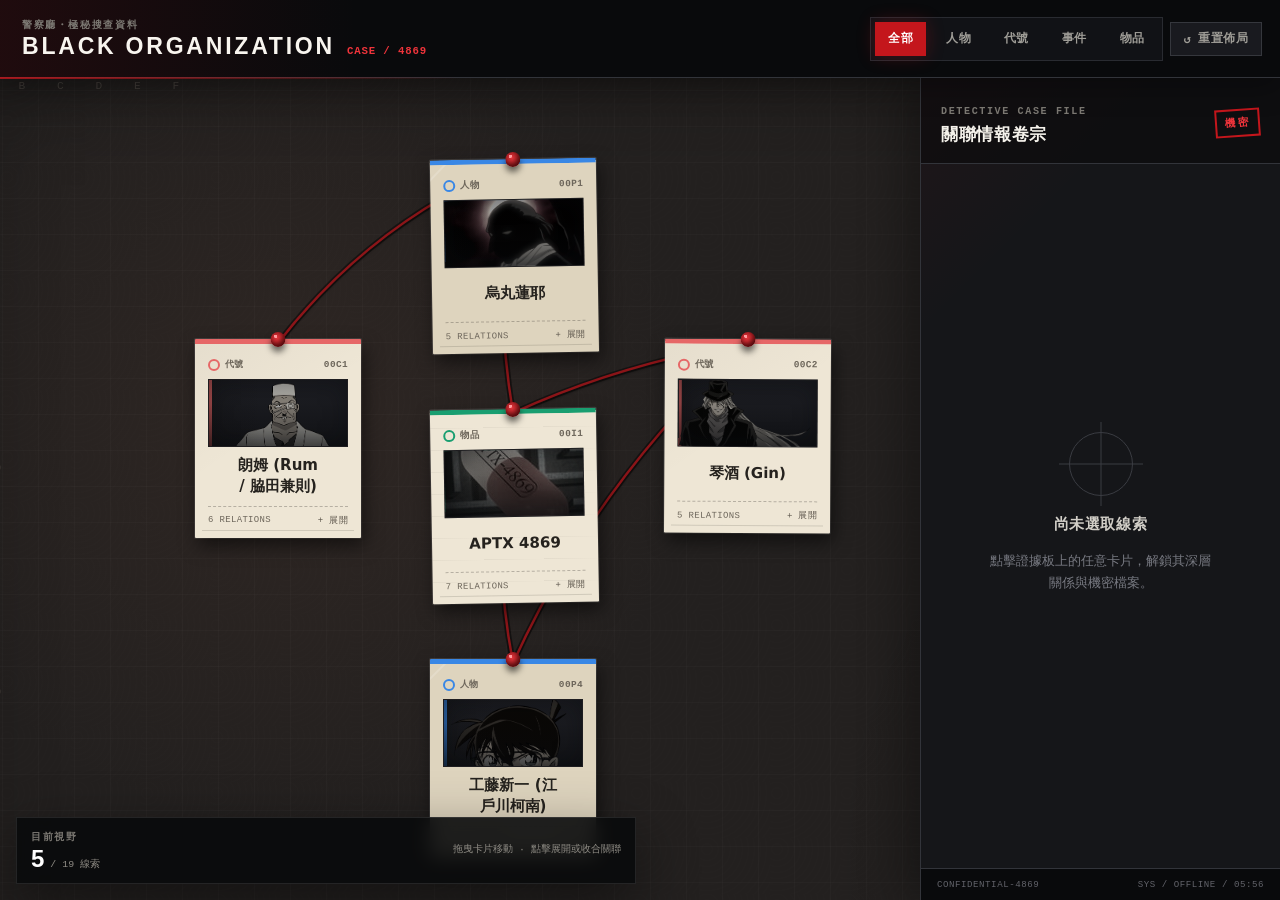
==== commit 0e7f30db: "feat: add proposal character imagery Co-Authored-By: Claude Fable 5 <noreply@anthropic.com>" ====
--- a/black-org-evidence-board.html
+++ b/black-org-evidence-board.html
@@ -555,21 +555,39 @@
 .card-art::after {
   content: "";
   position: absolute;
+  z-index: 1;
   inset: 0;
-  background: linear-gradient(180deg, transparent 55%, rgba(0, 0, 0, 0.28));
-}
-
+  background:
+    linear-gradient(90deg, rgba(13, 12, 12, 0.22), transparent 38%),
+    linear-gradient(180deg, rgba(8, 9, 11, 0.08) 35%, rgba(8, 9, 11, 0.58));
+  box-shadow: inset 0 0 22px rgba(8, 9, 11, 0.42);
+}
+
+.card-art img,
 .card-art svg {
   display: block;
   width: 100%;
   height: 100%;
   transform: scale(1.08);
-  transition: transform 180ms ease;
-}
-
+  transition: filter 180ms ease, transform 180ms ease;
+}
+
+.card-art img {
+  object-fit: cover;
+  object-position: var(--art-position, 50% 50%);
+  filter: grayscale(0.78) sepia(0.18) saturate(0.72) contrast(1.2) brightness(0.7);
+}
+
+.node-card:hover .card-art img,
+.node-card.active-card .card-art img,
 .node-card:hover .card-art svg,
 .node-card.active-card .card-art svg {
   transform: scale(1.13);
+}
+
+.node-card:hover .card-art img,
+.node-card.active-card .card-art img {
+  filter: grayscale(0.62) sepia(0.16) saturate(0.8) contrast(1.22) brightness(0.78);
 }
 
 .card-title {
@@ -910,10 +928,46 @@
   background: var(--detail-color);
 }
 
+.detail-art::after {
+  content: "";
+  position: absolute;
+  z-index: 1;
+  inset: 0;
+  pointer-events: none;
+  background:
+    linear-gradient(90deg, rgba(9, 10, 12, 0.3), transparent 36%),
+    linear-gradient(180deg, transparent 52%, rgba(9, 10, 12, 0.62));
+  box-shadow: inset 0 0 46px rgba(9, 10, 12, 0.46);
+}
+
+.detail-art img,
 .detail-art svg {
   display: block;
   width: 100%;
   height: 100%;
+}
+
+.detail-art img {
+  object-fit: cover;
+  object-position: var(--art-position, 50% 50%);
+  filter: grayscale(0.58) sepia(0.14) saturate(0.8) contrast(1.16) brightness(0.78);
+}
+
+.art-load-failed {
+  display: grid;
+  place-items: center;
+  background: #1b1c21;
+}
+
+.art-load-failed::after {
+  content: "LOCAL IMAGE UNAVAILABLE";
+  position: static;
+  color: #77736c;
+  background: none;
+  box-shadow: none;
+  font-family: var(--font-mono);
+  font-size: 0.58rem;
+  letter-spacing: 0.08em;
 }
 
 .relations-section {
@@ -1724,9 +1778,10 @@
 ];
 
 // ── 第二層詳細情報資料模型 ─────────────────────────────────────────
-// 採用「空骨架待補」策略：結構與欄位齊備，但各筆詳細內容留空，
-// 待使用者提供情報材料後再填入。絕不自行編造劇情設定。
-//
+// emptyDetails() 先為每個節點建立完整欄位骨架，再由下方已策展的
+// evidenceDetails 依 ID 覆寫。未來新增或缺資料的節點仍會使用空骨架
+// 作為 fallback（UI 對空欄位不渲染，全部為空時顯示 DETAILS_PLACEHOLDER）。
+// 絕不自行編造劇情設定。
 // 每筆 details 可包含：
 //   identity        身分背景（字串）
 //   aliases         別名清單（字串陣列）
@@ -1760,7 +1815,7 @@
   evidenceDetails[node.id] = emptyDetails();
 });
 
-// ── 已策展的詳細情報（使用者提供材料後整理、改寫，並附來源）────────
+// ── 已策展的詳細情報（依可核實來源整理、改寫，並附來源）────────
 // 寫法對應 renderDetailsPanel 支援的連結型態：
 //   relatedItems 每項可為純字串、節點 ID、或 { name, targetId }
 //   timeline   每條可選 targetId：內容後附可點的關聯 chip
@@ -2447,6 +2502,31 @@
   i2: '<svg viewBox="0 0 240 200" fill="none" xmlns="http://www.w3.org/2000/svg" aria-hidden="true"><g stroke="#d8d4cc" stroke-width="2" stroke-linecap="round" stroke-linejoin="round"><path d="M90 96h60v36c0 16-12 28-30 28s-30-12-30-28z"/><path d="M90 96l8-40h44l8 40"/><path d="M98 56h44"/><path d="M120 96v64"/></g><g stroke="#9a958b" stroke-width="1.5" fill="none" stroke-linecap="round" stroke-linejoin="round"><path d="M104 120h32"/><path d="M104 132h32"/><path d="M120 96v-40"/></g></svg>'
 };
 
+// ── 提案用官方角色／事件圖片 ──────────────────────────────────────
+// 圖片皆保存為本地資產，來源與版權狀態記錄於 assets/card-art/SOURCES.json。
+// 原創 Noir SVG 保留為離線載入失敗時的 fallback。
+const cardImages = {
+  p1: { src: "[data-uri]", alt: "烏丸蓮耶的角色形象", position: "50% 50%" },
+  p2: { src: "[data-uri]", alt: "若狹留美的角色形象", position: "50% 0%" },
+  p3: { src: "[data-uri]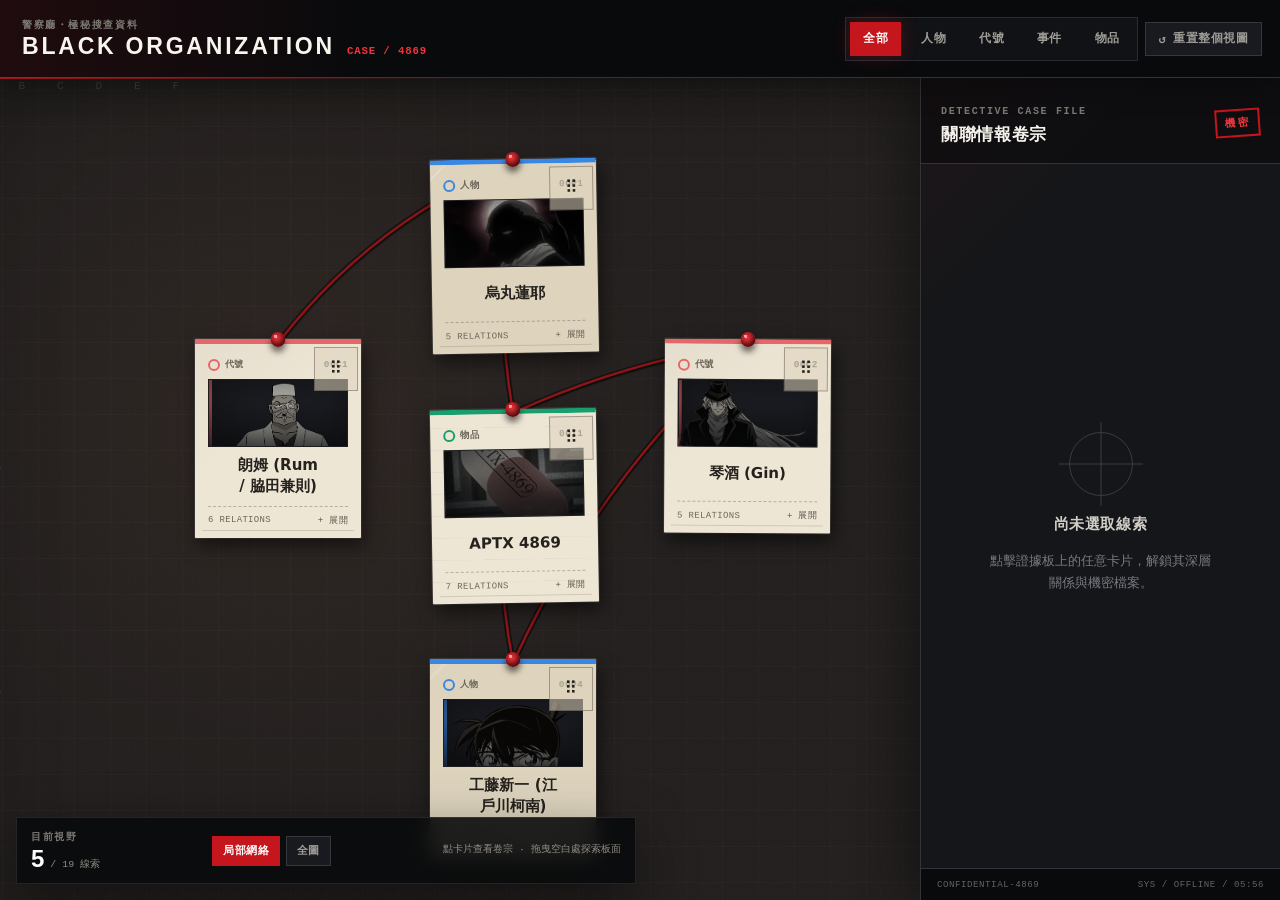
==== commit 039d938c: "feat(ui): P0 mobile core task & state model 實作 UI_OPTIMIZATION_HANDOFF 的 P0：手機核心任務與狀態模型。  - P0-A: MO" ====
--- a/black-org-evidence-board.html
+++ b/black-org-evidence-board.html
@@ -93,6 +93,68 @@
   outline-offset: 3px;
 }
 
+/* P0-D：select overlay 與 drag handle 分離熱區 */
+.card-select-action {
+  position: absolute;
+  inset: 0;
+  z-index: 4;
+  width: 100%;
+  height: 100%;
+  padding: 0;
+  border: 0;
+  margin: 0;
+  background: transparent;
+  color: inherit;
+  cursor: pointer;
+}
+
+.card-select-action:focus-visible {
+  outline: 2px solid #ffffff;
+  outline-offset: -2px;
+}
+
+.card-drag-handle {
+  position: absolute;
+  top: 3px;
+  right: 3px;
+  z-index: 6;
+  display: grid;
+  place-items: center;
+  width: 44px;
+  height: 44px;
+  padding: 0;
+  border: 1px solid rgba(37, 34, 30, 0.35);
+  border-radius: 0;
+  background: rgba(222, 212, 190, 0.55);
+  color: var(--paper-ink);
+  cursor: grab;
+  touch-action: none;
+}
+
+.card-drag-handle::before {
+  content: "⠿";
+  font-size: 1.1rem;
+  line-height: 1;
+}
+
+.card-drag-handle:focus-visible {
+  outline: 2px solid #ffffff;
+  outline-offset: 2px;
+}
+
+.card-drag-handle:active {
+  cursor: grabbing;
+}
+
+/* P0-D：拖曳空白板面平移 */
+.pinboard.panning {
+  cursor: grabbing;
+}
+
+.pinboard {
+  cursor: grab;
+}
+
 #app {
   display: grid;
   grid-template-columns: minmax(0, 1fr) var(--sidebar-width);
@@ -482,7 +544,9 @@
   background: rgba(37, 34, 30, 0.15);
 }
 
-.node-card:hover {
+.node-card:hover,
+.node-card:has(.card-select-action:hover),
+.node-card:has(.card-drag-handle:hover) {
   z-index: 5;
   box-shadow: 5px 14px 28px rgba(0, 0, 0, 0.62), 0 0 0 1px rgba(255, 255, 255, 0.2);
   transform: rotate(0deg) translateY(-3px);
@@ -579,13 +643,16 @@
 }
 
 .node-card:hover .card-art img,
+.node-card:has(.card-select-action:hover) .card-art img,
 .node-card.active-card .card-art img,
 .node-card:hover .card-art svg,
+.node-card:has(.card-select-action:hover) .card-art svg,
 .node-card.active-card .card-art svg {
   transform: scale(1.13);
 }
 
 .node-card:hover .card-art img,
+.node-card:has(.card-select-action:hover) .card-art img,
 .node-card.active-card .card-art img {
   filter: grayscale(0.62) sepia(0.16) saturate(0.8) contrast(1.22) brightness(0.78);
 }
@@ -697,6 +764,46 @@
   text-align: right;
 }
 
+/* P0-B/C：view mode 切換 */
+.hud-view-controls {
+  display: flex;
+  align-items: center;
+  gap: 6px;
+  pointer-events: auto;
+}
+
+.view-mode-btn {
+  min-height: 30px;
+  padding: 0 10px;
+  border: 1px solid #35373d;
+  border-radius: 0;
+  background: #191a1f;
+  color: #9f9d97;
+  font-family: var(--font-mono);
+  font-size: 0.68rem;
+  font-weight: 700;
+  letter-spacing: 0.04em;
+  cursor: pointer;
+  pointer-events: auto;
+  transition: color 160ms ease, background 160ms ease, border-color 160ms ease;
+}
+
+.view-mode-btn:hover {
+  color: #ffffff;
+  border-color: #5a5d66;
+  background: #25262c;
+}
+
+.view-mode-btn.active {
+  color: #ffffff;
+  border-color: var(--signal-red);
+  background: var(--signal-red);
+}
+
+.hud-instruction {
+  white-space: nowrap;
+}
+
 /* ── Case file sidebar ──────────────────────────────────────────── */
 .sidebar {
   position: relative;
@@ -748,6 +855,36 @@
   min-height: 0;
   overflow-y: auto;
   padding: 22px 20px 28px;
+}
+
+/* P0-E：sheet handle 僅在 <=620 顯示 */
+.sheet-handle {
+  display: none;
+}
+
+/* P0-F：回到板面 按鈕（桌面也有，樣式沉穩） */
+.back-to-board-btn {
+  display: block;
+  width: 100%;
+  min-height: 40px;
+  margin-top: 6px;
+  padding: 8px 12px;
+  border: 1px solid var(--rule);
+  border-radius: 0;
+  background: transparent;
+  color: #b9b6ae;
+  font-family: var(--font-mono);
+  font-size: 0.72rem;
+  font-weight: 700;
+  letter-spacing: 0.06em;
+  cursor: pointer;
+  transition: border-color 160ms ease, color 160ms ease, background 160ms ease;
+}
+
+.back-to-board-btn:hover {
+  border-color: #5a5d66;
+  color: #f0ede6;
+  background: #1a1b20;
 }
 
 .sidebar-footer {
@@ -1397,6 +1534,10 @@
     padding: 16px;
   }
 
+  .sheet-handle {
+    display: none;
+  }
+
   .empty-state {
     grid-template-columns: 50px 1fr;
     justify-items: start;
@@ -1459,18 +1600,21 @@
     width: min(440px, calc(100vw - 32px));
   }
 
-  .board-hud p {
+  .board-hud .hud-instruction {
     display: none;
   }
 }
 
 @media (max-width: 620px) {
   :root {
-    --header-height: 124px;
-  }
-
+    --header-height: 128px;
+  }
+
+  /* P0-A/E：手機為 header / board(1fr) / bottom sheet。
+     sheet 高度由 data-sheet-state 控制；board 占滿剩餘空間。 */
   #app {
-    grid-template-rows: var(--header-height) minmax(0, 1fr) 290px;
+    grid-template-columns: minmax(0, 1fr);
+    grid-template-rows: var(--header-height) minmax(0, 1fr) auto;
   }
 
   .brand-row h1 {
@@ -1501,18 +1645,131 @@
     width: 154px;
   }
 
+  /* P0-B：HUD 成為正式佔位的 40-44px status bar，不再 sticky + 負 margin 覆蓋卡片。 */
+  .board-wrapper {
+    display: flex;
+    flex-direction: column;
+  }
+
   .board-hud {
+    position: relative;
+    bottom: auto;
+    left: auto;
+    z-index: 12;
+    display: flex;
+    flex: 0 0 auto;
+    align-items: center;
+    justify-content: space-between;
+    gap: 10px;
+    width: 100%;
     min-width: 0;
-  }
-
-  .hud-readouts {
+    height: 42px;
+    margin: 0;
+    padding: 6px 12px;
+    box-sizing: border-box;
+    border-bottom: 1px solid var(--rule);
+    background: rgba(9, 10, 12, 0.94);
+    box-shadow: none;
+    backdrop-filter: blur(6px);
+    pointer-events: none;
+  }
+
+  .board-hud .hud-status {
     gap: 10px;
   }
 
-  .hud-metric + .hud-metric {
+  .board-hud .hud-metric + .hud-metric {
     padding-left: 10px;
   }
 
+  .board-hud .hud-instruction {
+    display: none;
+  }
+
+  .board-hud strong {
+    font-size: 1.1rem;
+  }
+
+  /* ARCHIVE ACCESS 在手機移出主 HUD，避免改變 board 高度 */
+  #hits-line {
+    display: none !important;
+  }
+
+  .view-mode-btn {
+    min-height: 26px;
+    padding: 0 8px;
+    font-size: 0.62rem;
+  }
+
+  /* P0-A：pinboard 維持固定邏輯畫布，靠 board-wrapper 內部 scroll；不縮放。 */
+  .pinboard {
+    flex: 1 1 auto;
+    min-height: 0;
+  }
+
+  /* P0-E：bottom sheet（行內 grid row，避免 fixed overlay 座標問題） */
+  .sidebar {
+    grid-column: 1;
+    grid-row: 3;
+    display: grid;
+    grid-template-rows: auto auto minmax(0, 1fr);
+    min-height: 0;
+    max-height: 100%;
+    border-top: 1px solid var(--rule);
+    border-left: 0;
+    box-shadow: 0 -14px 34px rgba(0, 0, 0, 0.35);
+    overflow: hidden;
+    transition: max-height 240ms ease;
+  }
+
+  .sidebar[data-sheet-state="peek"] {
+    max-height: 92px;
+  }
+
+  .sidebar[data-sheet-state="collapsed"] {
+    max-height: 120px;
+  }
+
+  .sidebar[data-sheet-state="expanded"] {
+    max-height: 72vh;
+  }
+
+  .sidebar-header {
+    padding: 10px 14px;
+  }
+
+  .sidebar-header h2 {
+    font-size: 0.9rem;
+  }
+
+  .sheet-handle {
+    display: grid;
+    place-items: center;
+    width: 100%;
+    height: 28px;
+    padding: 0;
+    border: 0;
+    border-top: 1px solid var(--rule);
+    background: var(--ink-deep);
+    cursor: grab;
+    touch-action: none;
+  }
+
+  .sheet-handle span {
+    display: block;
+    width: 44px;
+    height: 4px;
+    border-radius: 2px;
+    background: #4c4743;
+  }
+
+  .sidebar-content {
+    min-height: 0;
+    overflow-y: auto;
+    padding: 14px 16px calc(14px + env(safe-area-inset-bottom, 0px));
+  }
+
+  /* P0-F：手機單欄，大圖限高並移到關聯之後 */
   .detail-card {
     display: grid;
     grid-template-columns: 1fr;
@@ -1526,6 +1783,31 @@
   .relations-section {
     grid-column: 1;
     grid-row: auto;
+  }
+
+  .detail-art {
+    max-height: 150px;
+    aspect-ratio: auto;
+  }
+
+  .back-to-board-btn {
+    width: 100%;
+    min-height: 44px;
+    margin-top: 4px;
+    padding: 10px 12px;
+    border: 1px solid var(--signal-red);
+    border-radius: 0;
+    background: rgba(196, 22, 28, 0.12);
+    color: var(--signal-red-hot);
+    font-family: var(--font-mono);
+    font-size: 0.78rem;
+    font-weight: 800;
+    letter-spacing: 0.06em;
+    cursor: pointer;
+  }
+
+  .back-to-board-btn:hover {
+    background: rgba(196, 22, 28, 0.22);
   }
 
   .sidebar-header .security-level {
@@ -1583,8 +1865,10 @@
           <button class="filter-btn" type="button" data-filter="event" aria-pressed="false">事件</button>
           <button class="filter-btn" type="button" data-filter="item" aria-pressed="false">物品</button>
         </div>
-        <button id="reset-layout-btn" class="util-btn" type="button">
-          <span aria-hidden="true">↺</span> 重置佈局
+        <button id="reset-layout-btn" class="util-btn" type="button"
+          title="重置整個視圖：清除卡片位置、選取、展開、篩選與視野模式"
+          aria-label="重置整個視圖：清除卡片位置、選取、展開、篩選與視野模式">
+          <span aria-hidden="true">↺</span> 重置整個視圖
         </button>
       </div>
     </header>
@@ -1601,7 +1885,7 @@
       </div>
 
       <div class="board-hud" aria-live="polite">
-        <div class="hud-readouts">
+        <div class="hud-status hud-readouts">
           <div class="hud-metric">
             <span class="hud-label">目前視野</span>
             <strong id="visible-count">5</strong><span class="hud-unit"> / 19 線索</span>
@@ -1611,11 +1895,15 @@
             <strong id="hits">—</strong>
           </div>
         </div>
-        <p>拖曳卡片移動 · 點擊展開或收合關聯</p>
+        <div class="hud-view-controls" role="group" aria-label="視野模式">
+          <button class="view-mode-btn active" type="button" data-view-mode="local" aria-pressed="true">局部網絡</button>
+          <button class="view-mode-btn" type="button" data-view-mode="all" aria-pressed="false">全圖</button>
+        </div>
+        <p class="hud-instruction">點卡片查看卷宗 · 拖曳空白處探索板面</p>
       </div>
     </main>
 
-    <aside id="case-file-sidebar" class="sidebar" aria-label="偵探卷宗側欄">
+    <aside id="case-file-sidebar" class="sidebar" aria-label="偵探卷宗側欄" data-sheet-state="peek">
       <div class="sidebar-header">
         <div>
           <span class="sidebar-eyebrow">DETECTIVE CASE FILE</span>
@@ -1623,6 +1911,10 @@
         </div>
         <span class="security-level">機密</span>
       </div>
+
+      <button class="sheet-handle" type="button" aria-expanded="false" aria-label="展開或收合卷宗面板">
+        <span aria-hidden="true"></span>
+      </button>
 
       <div id="sidebar-content" class="sidebar-content">
         <div class="empty-state">
@@ -2569,11 +2861,41 @@
   i1: { x: 500, y: 355 }
 };
 
+// P0-A：mobile compact 起始座標。pinboard 仍是固定 1800×1240 邏輯畫布，
+// 但行動版初始把 5 張核心卡收攏到 ~360×520 內，390×844 首屏即可完整看見。
+const MOBILE_INITIAL_POSITIONS = {
+  p1: { x: 120, y: 70 },
+  c1: { x: 26, y: 250 },
+  c2: { x: 214, y: 250 },
+  p4: { x: 120, y: 430 },
+  i1: { x: 120, y: 320 }
+};
+
+const MOBILE_BREAKPOINT_QUERY = "(max-width: 620px)";
+
+function isMobileBoard() {
+  return window.matchMedia(MOBILE_BREAKPOINT_QUERY).matches;
+}
+
+// 各 layout 獨立保存位置與自動配置紀錄，避免 mobile 覆寫 desktop 已整理的位置。
+// `positions` 與 `autoPositionedNodeIds` 始終是當前 active layout map 的別名，
+// 既有 renderBoard / preserveRenderedPositions / clamp / seed / drag 不需改 signature。
+const positionsByLayout = {
+  desktop: clonePositions(INITIAL_POSITIONS),
+  mobile: clonePositions(MOBILE_INITIAL_POSITIONS)
+};
+const autoPositionedByLayout = {
+  desktop: new Set(),
+  mobile: new Set()
+};
+let activeLayoutKey = isMobileBoard() ? "mobile" : "desktop";
+let positions = positionsByLayout[activeLayoutKey];
+let autoPositionedNodeIds = autoPositionedByLayout[activeLayoutKey];
+
 let activeNodeId = null;
 let currentFilter = "all";
-let positions = clonePositions(INITIAL_POSITIONS);
+let viewMode = "local"; // P0-C：local | all
 const expandedNodeIds = new Set();
-const autoPositionedNodeIds = new Set();
 const CARD_EDGE_MARGIN = 18;
 const COUNTER_URL = "https://eaawlrtrxwyurcfnekat.supabase.co";
 const COUNTER_PUBLISHABLE_KEY = "sb_publishable_zS96EY5Uddhaq06hjt04sQ_E8WarUjc";
@@ -2612,6 +2934,21 @@
 }
 
 function getVisibleNodeIds() {
+  // P0-C：visibility 規則為可測純邏輯，renderBoard／drawConnections／count 共用此結果。
+  if (viewMode === "all") {
+    return new Set(evidenceData.map((node) => node.id));
+  }
+
+  if (isMobileBoard()) {
+    // mobile local：未選取顯示 5 張核心卡；已選取只顯示 active + 一階關聯。
+    if (activeNodeId) {
+      const active = getNode(activeNodeId);
+      if (active) return new Set([active.id, ...active.connections]);
+    }
+    return new Set(CORE_NODE_IDS);
+  }
+
+  // desktop local：保留既有 core + expanded + active 探索能力。
   const visibleIds = new Set(CORE_NODE_IDS);
 
   expandedNodeIds.forEach((nodeId) => {
@@ -2679,18 +3016,23 @@
 }
 
 function init() {
-  renderBoard();
+  renderBoard({ preserve: false });
   setupFilters();
   setupResetLayout();
+  setupViewMode();
+  setupBoardPan();
+  setupSheetHandle();
   updateRecordClock();
   initCounter();
 
+  // P0-A：resize 跨越 620px breakpoint 時切換 layout map，避免 SVG 線與 clamp 錯畫布。
   window.addEventListener("resize", () => {
     if (resizeFrameId !== null) {
       window.cancelAnimationFrame(resizeFrameId);
     }
 
     resizeFrameId = window.requestAnimationFrame(() => {
+      handleLayoutSwitchIfNeeded();
       clampRenderedCards();
       drawConnections();
       resizeFrameId = null;
@@ -2699,12 +3041,56 @@
   window.setInterval(updateRecordClock, 60000);
 
   window.requestAnimationFrame(() => {
-    boardWrapper.scrollTo({ left: 70, top: 24, behavior: "auto" });
+    boardWrapper.scrollTo(getInitialBoardScroll());
   });
 }
 
-function renderBoard() {
+function getInitialBoardScroll() {
+  // P0-A：desktop 沿用既有 offset；mobile 不繼承 desktop 座標，回到 compact 起始。
+  if (isMobileBoard()) {
+    return { left: MOBILE_INITIAL_POSITIONS.p1.x - 110, top: MOBILE_INITIAL_POSITIONS.p1.y - 30, behavior: "auto" };
+  }
+  return { left: 70, top: 24, behavior: "auto" };
+}
+
+// P0-A：切換 desktop/mobile 時，先把舊 layout 的拖曳位置保存進它自己的 map，
+// 再把別名指向新 layout 的 map，最後重新 render（不 preserve，以免把新 map 蓋成舊值）。
+function handleLayoutSwitchIfNeeded() {
+  const nextKey = isMobileBoard() ? "mobile" : "desktop";
+  if (nextKey === activeLayoutKey) return;
+
   preserveRenderedPositions();
+  activeLayoutKey = nextKey;
+  positions = positionsByLayout[activeLayoutKey];
+  autoPositionedNodeIds = autoPositionedByLayout[activeLayoutKey];
+  setViewMode(viewMode, { skipRender: true });
+  renderBoard({ preserve: false });
+}
+
+// P0-C：切換 view mode。進入 mobile local 時清掉 expanded（mobile 不用累積展開）。
+function setViewMode(mode, { skipRender = false } = {}) {
+  viewMode = mode;
+  document.querySelectorAll("[data-view-mode]").forEach((button) => {
+    const isActive = button.dataset.viewMode === mode;
+    button.classList.toggle("active", isActive);
+    button.setAttribute("aria-pressed", String(isActive));
+  });
+
+  if (mode === "local" && isMobileBoard()) {
+    expandedNodeIds.clear();
+  }
+
+  if (!skipRender) renderBoard({ preserve: false });
+}
+
+function setupViewMode() {
+  document.querySelectorAll("[data-view-mode]").forEach((button) => {
+    button.addEventListener("click", () => setViewMode(button.dataset.viewMode));
+  });
+}
+
+function renderBoard({ preserve = true } = {}) {
+  if (preserve) preserveRenderedPositions();
   pinboard.querySelectorAll(".node-card").forEach((card) => card.remove());
 
   const visibleIds = getVisibleNodeIds();
@@ -2721,7 +3107,8 @@
     pinboard.appendChild(createNodeCard(node));
   });
 
-  visibleCount.textContent = String(displayedNodes.length);
+  // P0-C：visible-count 必須反映實際 rendered card 數（filter 後），與板面一致。
+  visibleCount.textContent = String(pinboard.querySelectorAll(".node-card").length);
   resolveAutoPositionedCardOverlaps();
   clampRenderedCards();
   updateCardVisuals();
@@ -2815,10 +3202,6 @@
   card.className = "node-card";
   card.dataset.nodeId = node.id;
   card.dataset.type = node.type;
-  card.tabIndex = 0;
-  card.setAttribute("role", "button");
-  card.setAttribute("aria-label", `${node.name}，${TYPE_LABELS[node.type]}，點擊展開或收合關聯線索`);
-  card.setAttribute("aria-expanded", String(expandedNodeIds.has(node.id)));
   card.style.left = `${positions[node.id].x}px`;
   card.style.top = `${positions[node.id].y}px`;
   card.style.setProperty("--card-rotation", `${rotation}deg`);
@@ -2856,11 +3239,35 @@
   if (art) card.append(art);
   card.append(title, footer);
 
-  makeElementInteractive(card, node);
+  // P0-D：container 不再是 button。選取與拖曳由兩個 sibling button 分別承擔，
+  // 不巢狀、不互相遮蔽熱區。select overlay 在最下層、drag handle 在最上層。
+  const selectAction = document.createElement("button");
+  selectAction.type = "button";
+  selectAction.className = "card-select-action";
+  selectAction.dataset.nodeId = node.id;
+  selectAction.setAttribute("aria-label", `${node.name}，${TYPE_LABELS[node.type]}，${node.connections.length} 個直接關聯，點擊開啟卷宗`);
+  selectAction.setAttribute("aria-pressed", String(activeNodeId === node.id));
+  selectAction.setAttribute("aria-controls", "case-file-sidebar");
+  selectAction.setAttribute("aria-expanded", String(expandedNodeIds.has(node.id)));
+  selectAction.addEventListener("click", () => selectNode(node));
+
+  const dragHandle = document.createElement("button");
+  dragHandle.type = "button";
+  dragHandle.className = "card-drag-handle";
+  dragHandle.dataset.nodeId = node.id;
+  dragHandle.setAttribute("aria-label", `拖曳移動 ${node.name}`);
+  dragHandle.setAttribute("aria-keyshortcuts", "方向鍵:移動10px Shift+方向鍵:移動40px");
+  // 僅標示；keyboard 重排見 makeElementInteractive。
+
+  card.append(selectAction, dragHandle);
+
+  makeElementInteractive(card, node, dragHandle);
   return card;
 }
 
-function makeElementInteractive(card, node) {
+function makeElementInteractive(card, node, dragHandle) {
+  // P0-D：拖曳只綁在 drag handle 上。pointer capture／5px threshold／pointercancel／
+  // 拖曳即時 drawConnections 全數保留；pointerup 不再誤觸 select（select 由 overlay button 處理）。
   let pointerId = null;
   let startX = 0;
   let startY = 0;
@@ -2868,7 +3275,7 @@
   let startTop = 0;
   let hasMoved = false;
 
-  card.addEventListener("pointerdown", (event) => {
+  dragHandle.addEventListener("pointerdown", (event) => {
     if (event.pointerType === "mouse" && event.button !== 0) return;
 
     event.preventDefault();
@@ -2878,10 +3285,11 @@
     startLeft = card.offsetLeft;
     startTop = card.offsetTop;
     hasMoved = false;
-    card.setPointerCapture(pointerId);
+    dragHandle.setPointerCapture(pointerId);
+    card.classList.add("dragging");
   });
 
-  card.addEventListener("pointermove", (event) => {
+  dragHandle.addEventListener("pointermove", (event) => {
     if (event.pointerId !== pointerId) return;
 
     const deltaX = event.clientX - startX;
@@ -2890,7 +3298,6 @@
     if (!hasMoved && Math.hypot(deltaX, deltaY) < 5) return;
 
     hasMoved = true;
-    card.classList.add("dragging");
 
     const bounds = getCardPlacementBounds(card);
     const nextX = clamp(startLeft + deltaX, bounds.minX, bounds.maxX);
@@ -2904,29 +3311,47 @@
   const finishPointer = (event) => {
     if (event.pointerId !== pointerId) return;
 
-    if (card.hasPointerCapture(pointerId)) {
-      card.releasePointerCapture(pointerId);
+    if (dragHandle.hasPointerCapture(pointerId)) {
+      dragHandle.releasePointerCapture(pointerId);
     }
 
     card.classList.remove("dragging");
     pointerId = null;
-
-    if (!hasMoved) {
-      selectNode(node);
+    // 不在此 select；選取由 .card-select-action 處理。
+  };
+
+  dragHandle.addEventListener("pointerup", finishPointer);
+  dragHandle.addEventListener("pointercancel", (event) => {
+    if (event.pointerId !== pointerId) return;
+    if (dragHandle.hasPointerCapture(pointerId)) {
+      dragHandle.releasePointerCapture(pointerId);
     }
-  };
-
-  card.addEventListener("pointerup", finishPointer);
-  card.addEventListener("pointercancel", (event) => {
-    if (event.pointerId !== pointerId) return;
     card.classList.remove("dragging");
     pointerId = null;
   });
 
-  card.addEventListener("keydown", (event) => {
-    if (event.key !== "Enter" && event.key !== " ") return;
+  // P0-D：handle 必須是有效 keyboard target，不可為 dead focus。
+  // 方向鍵 10px、Shift+方向鍵 40px 移動卡片並即時更新紅線。
+  dragHandle.addEventListener("keydown", (event) => {
+    const step = event.shiftKey ? 40 : 10;
+    let dx = 0;
+    let dy = 0;
+    switch (event.key) {
+      case "ArrowLeft": dx = -step; break;
+      case "ArrowRight": dx = step; break;
+      case "ArrowUp": dy = -step; break;
+      case "ArrowDown": dy = step; break;
+      default: return;
+    }
     event.preventDefault();
-    selectNode(node);
+    const bounds = getCardPlacementBounds(card);
+    autoPositionedNodeIds.delete(node.id);
+    setCardPosition(
+      card,
+      clamp(card.offsetLeft + dx, bounds.minX, bounds.maxX),
+      clamp(card.offsetTop + dy, bounds.minY, bounds.maxY)
+    );
+    drawConnections();
   });
 }
 
@@ -2965,20 +3390,33 @@
 
 function selectNode(node) {
   if (activeNodeId === node.id) {
-    if (expandedNodeIds.has(node.id)) {
+    // 點同一張：desktop 切換展開／收合；mobile local 不用累積展開，僅保留 active。
+    if (isMobileBoard()) {
+      // mobile：維持 active，不擴張狀態（visibility 已由 active+connections 提供）。
+    } else if (expandedNodeIds.has(node.id)) {
       expandedNodeIds.delete(node.id);
     } else {
       expandedNodeIds.add(node.id);
       seedConnectedPositions(node);
     }
   } else {
+    // 切換 active：mobile 清掉舊展開以避免網絡無聲膨脹；desktop 保留累積探索。
+    if (isMobileBoard()) {
+      expandedNodeIds.clear();
+    }
     activeNodeId = node.id;
-    expandedNodeIds.add(node.id);
-    seedConnectedPositions(node);
-  }
-
-  renderBoard();
+    if (!isMobileBoard()) {
+      expandedNodeIds.add(node.id);
+      seedConnectedPositions(node);
+    } else {
+      // mobile 仍需為一階關聯產生位置，但 expanded 不作為 visibility 來源。
+      seedConnectedPositions(node);
+    }
+  }
+
+  renderBoard({ preserve: false });
   populateSidebar(node);
+  setSidebarSheetState("expanded");
 }
 
 function drawConnections() {
@@ -3048,11 +3486,16 @@
     if (!card) return;
 
     card.classList.remove("active-card", "related-card", "dimmed-card");
-    card.setAttribute("aria-expanded", String(expandedNodeIds.has(node.id)));
+    const isExpanded = expandedNodeIds.has(node.id);
+    const selectAction = card.querySelector(".card-select-action");
+    if (selectAction) {
+      selectAction.setAttribute("aria-expanded", String(isExpanded));
+      selectAction.setAttribute("aria-pressed", String(activeNodeId === node.id));
+    }
 
     const status = card.querySelector(".expand-status");
     if (status) {
-      status.textContent = expandedNodeIds.has(node.id) ? "− 收合" : "+ 展開";
+      status.textContent = isExpanded ? "− 收合" : "+ 展開";
     }
 
     if (!activeNodeId) return;
@@ -3098,6 +3541,7 @@
   description.className = "detail-desc";
   description.textContent = node.description;
 
+  // P0-F：關聯資訊提到大型插畫之前，讓手機第一個 viewport 先看到摘要、關聯數與前幾個 CTA。
   const relations = document.createElement("section");
   relations.className = "relations-section";
 
@@ -3119,15 +3563,28 @@
     relationsList.appendChild(createRelationButton(relatedNode));
   });
 
+  // P0-E/F：「回到板面」緊接關聯 CTA，收合 bottom sheet 但保留 active card。
+  const backToBoard = document.createElement("button");
+  backToBoard.type = "button";
+  backToBoard.className = "back-to-board-btn";
+  backToBoard.textContent = "回到板面";
+  backToBoard.setAttribute("aria-label", "收合卷宗回到證據板");
+  backToBoard.addEventListener("click", () => {
+    setSidebarSheetState("collapsed");
+    // 保留 activeNodeId；只收合 sheet，讓使用者回到板面操作。
+  });
+
+  const art = createDetailArt(node.id);
+
   classification.append(type, recordId);
   descriptionBlock.append(descriptionLabel, description);
   relationsHeading.append(relationsTitle, relationsCount);
-  relations.append(relationsHeading, relationsList);
-
-  const art = createDetailArt(node.id);
-  detail.append(classification, name);
+  relations.append(relationsHeading, relationsList, backToBoard);
+
+  // P0-F：DOM 順序 = 分類 → 名稱 → 摘要 → 關聯數/CTA → 回到板面 → 完整情報 → 大圖。
+  // 手機首屏先看到下一步；大型 hero 移到最後（CSS 另外限高）。
+  detail.append(classification, name, descriptionBlock, relations, createDetailsDisclosure(node));
   if (art) detail.append(art);
-  detail.append(descriptionBlock, createDetailsDisclosure(node), relations);
   sidebarContent.replaceChildren(detail);
 }
 
@@ -3497,20 +3954,70 @@
   const node = getNode(nodeId);
   if (!node) return;
 
+  // P0-C：relation 跨 filter 時先更新 filter state，不產生中間 render。
   if (currentFilter !== "all" && currentFilter !== node.type) {
     setActiveFilter("all");
   }
 
+  // mobile local 切換 active 清掉舊展開；desktop 保留既有累積行為。
+  if (isMobileBoard()) {
+    expandedNodeIds.clear();
+  } else {
+    expandedNodeIds.add(node.id);
+  }
   activeNodeId = node.id;
-  expandedNodeIds.add(node.id);
   seedConnectedPositions(node);
-  renderBoard();
+  renderBoard({ preserve: false });
   populateSidebar(node);
+  setSidebarSheetState("expanded");
 
   window.requestAnimationFrame(() => {
     const card = document.getElementById(`node-${node.id}`);
-    card?.scrollIntoView({ behavior: "smooth", block: "center", inline: "center" });
-    card?.focus({ preventScroll: true });
+    if (!card) return;
+    scrollCardIntoView(card);
+    const selectAction = card.querySelector(".card-select-action");
+    selectAction?.focus({ preventScroll: true });
+  });
+}
+
+// P0-D：只調整 boardWrapper 內部 scroll，不用未限制的 scrollIntoView（會牽動 body）。
+function scrollCardIntoView(card) {
+  const cardRect = card.getBoundingClientRect();
+  const wrapperRect = boardWrapper.getBoundingClientRect();
+  const cardCenterX = cardRect.left + cardRect.width / 2;
+  const cardCenterY = cardRect.top + cardRect.height / 2;
+  const wrapperCenterX = wrapperRect.left + wrapperRect.width / 2;
+  const wrapperCenterY = wrapperRect.top + wrapperRect.height / 2;
+  boardWrapper.scrollBy({
+    left: cardCenterX - wrapperCenterX,
+    top: cardCenterY - wrapperCenterY,
+    behavior: "smooth"
+  });
+}
+
+// P0-E：bottom sheet 狀態。peek=未選取、expanded=已選取、collapsed=回到板面。
+function setSidebarSheetState(state) {
+  const sidebar = document.getElementById("case-file-sidebar");
+  if (!sidebar) return;
+  // 桌面不使用 sheet 行為；僅在 <=620 套用視覺。狀態仍記錄供 CSS 判讀。
+  sidebar.dataset.sheetState = state;
+  const handle = sidebar.querySelector(".sheet-handle");
+  if (handle) {
+    handle.setAttribute("aria-expanded", String(state === "expanded"));
+  }
+}
+
+function setupSheetHandle() {
+  const sidebar = document.getElementById("case-file-sidebar");
+  const handle = sidebar?.querySelector(".sheet-handle");
+  if (!handle) return;
+  // 點 handle：collapsed ↔ expanded 切換（保留 active）。
+  handle.addEventListener("click", () => {
+    if (sidebar.dataset.sheetState === "expanded") {
+      setSidebarSheetState("collapsed");
+    } else {
+      setSidebarSheetState(activeNodeId ? "expanded" : "peek");
+    }
   });
 }
 
@@ -3531,6 +4038,7 @@
 
   empty.append(crosshair, title, body);
   sidebarContent.replaceChildren(empty);
+  setSidebarSheetState("peek");
 }
 
 function setupFilters() {
@@ -3561,15 +4069,74 @@
 
 function setupResetLayout() {
   document.getElementById("reset-layout-btn").addEventListener("click", () => {
-    positions = clonePositions(INITIAL_POSITIONS);
+    // P0-G：重置整個視圖——清除兩個 layout 的位置、自動配置、選取、展開、篩選、view mode。
+    positionsByLayout.desktop = clonePositions(INITIAL_POSITIONS);
+    positionsByLayout.mobile = clonePositions(MOBILE_INITIAL_POSITIONS);
+    autoPositionedByLayout.desktop.clear();
+    autoPositionedByLayout.mobile.clear();
+    positions = positionsByLayout[activeLayoutKey];
+    autoPositionedNodeIds = autoPositionedByLayout[activeLayoutKey];
     expandedNodeIds.clear();
-    autoPositionedNodeIds.clear();
     activeNodeId = null;
     setActiveFilter("all");
+    viewMode = "local";
+    document.querySelectorAll("[data-view-mode]").forEach((button) => {
+      const isActive = button.dataset.viewMode === "local";
+      button.classList.toggle("active", isActive);
+      button.setAttribute("aria-pressed", String(isActive));
+    });
     resetSidebar();
-    renderBoard();
-    boardWrapper.scrollTo({ left: 70, top: 24, behavior: "smooth" });
+    renderBoard({ preserve: false });
+    boardWrapper.scrollTo(getInitialBoardScroll());
   });
+}
+
+// P0-D：拖曳 pinboard 空白處平移 board，不動卡片座標。
+// 只接受 pinboard 背景／SVG 為來源，排除卡片與 HUD/controls。
+function setupBoardPan() {
+  let pointerId = null;
+  let startX = 0;
+  let startY = 0;
+  let startScrollLeft = 0;
+  let startScrollTop = 0;
+  let panning = false;
+
+  pinboard.addEventListener("pointerdown", (event) => {
+    if (event.target.closest(".node-card") || event.target.closest(".board-hud")) return;
+    if (event.pointerType === "mouse" && event.button !== 0) return;
+
+    pointerId = event.pointerId;
+    startX = event.clientX;
+    startY = event.clientY;
+    startScrollLeft = boardWrapper.scrollLeft;
+    startScrollTop = boardWrapper.scrollTop;
+    panning = false;
+    pinboard.setPointerCapture(pointerId);
+  });
+
+  pinboard.addEventListener("pointermove", (event) => {
+    if (event.pointerId !== pointerId) return;
+    const deltaX = event.clientX - startX;
+    const deltaY = event.clientY - startY;
+    if (!panning && Math.hypot(deltaX, deltaY) < 5) return;
+    panning = true;
+    pinboard.classList.add("panning");
+    boardWrapper.scrollLeft = startScrollLeft - deltaX;
+    boardWrapper.scrollTop = startScrollTop - deltaY;
+  });
+
+  const endPan = (event) => {
+    if (event.pointerId !== pointerId) return;
+    if (pinboard.hasPointerCapture(pointerId)) {
+      pinboard.releasePointerCapture(pointerId);
+    }
+    pinboard.classList.remove("panning");
+    pointerId = null;
+    panning = false;
+  };
+
+  pinboard.addEventListener("pointerup", endPan);
+  pinboard.addEventListener("pointercancel", endPan);
 }
 
 function updateRecordClock() {
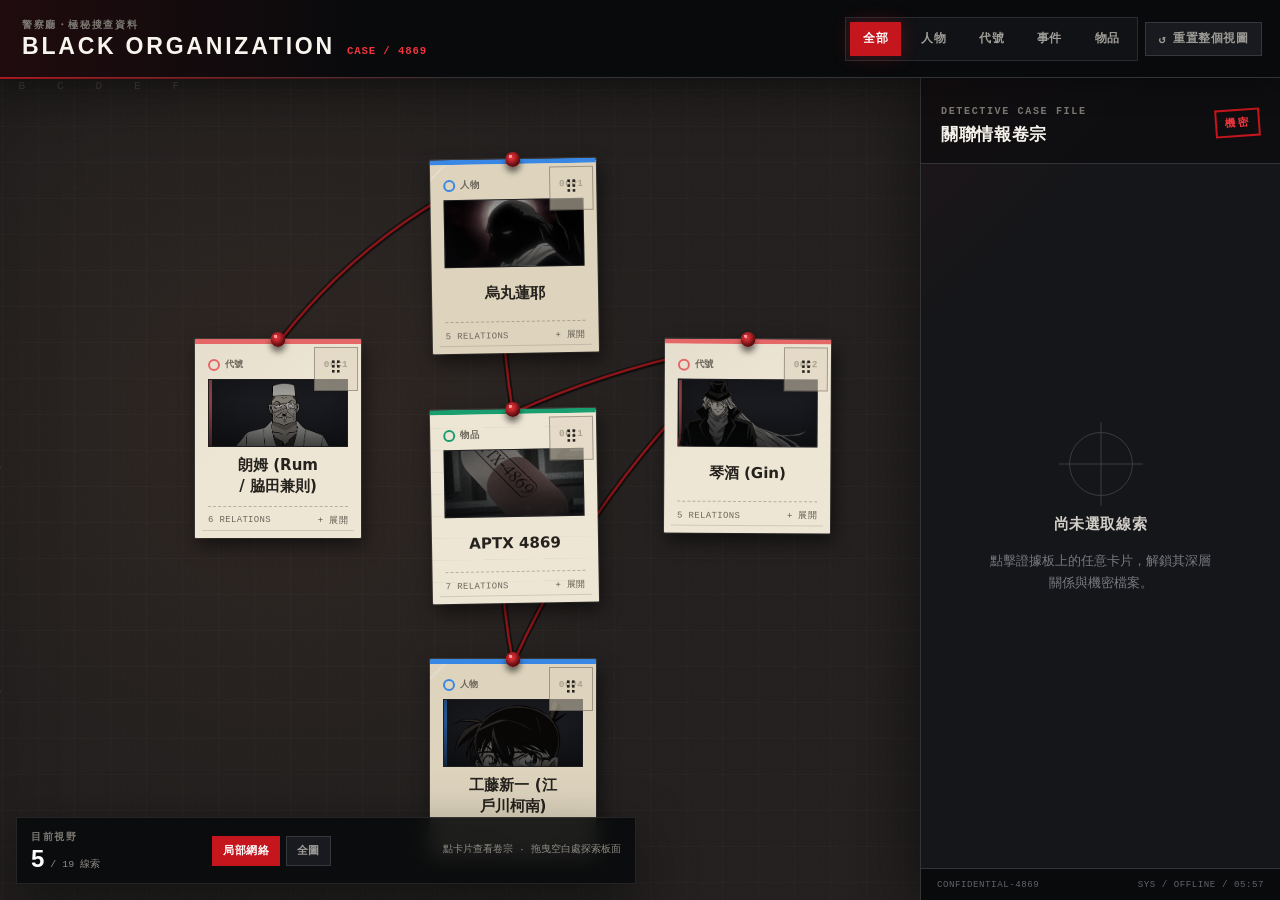
==== commit e7cbb527: "feat(ui): P1 information architecture & accessibility 實作 UI_OPTIMIZATION_HANDOFF 的 P1：資訊架構、可達性與可逆狀態。" ====
--- a/black-org-evidence-board.html
+++ b/black-org-evidence-board.html
@@ -86,9 +86,24 @@
   font: inherit;
 }
 
+/* P1-D：live region 僅供輔助科技，視覺隱藏但可被 screen reader 讀取 */
+.visually-hidden {
+  position: absolute;
+  width: 1px;
+  height: 1px;
+  margin: -1px;
+  padding: 0;
+  border: 0;
+  overflow: hidden;
+  clip: rect(0, 0, 0, 0);
+  clip-path: inset(50%);
+  white-space: nowrap;
+}
+
 button:focus-visible,
 .node-card:focus-visible,
-.relation-item:focus-visible {
+.relation-item:focus-visible,
+.detail-name:focus-visible {
   outline: 2px solid #ffffff;
   outline-offset: 3px;
 }
@@ -751,6 +766,23 @@
   letter-spacing: 0.04em;
 }
 
+/* P1-H：counter 降級至 sidebar footer，為網站訪客計數，不影響主版面 */
+.sidebar-footer .archive-access {
+  font-family: var(--font-mono);
+  font-size: 0.57rem;
+  letter-spacing: 0.04em;
+  color: #62636a;
+}
+
+.sidebar-footer .archive-access[hidden] {
+  display: none;
+}
+
+.sidebar-footer .archive-access strong {
+  color: #b9b6ae;
+  font-size: inherit;
+}
+
 .hud-unit,
 .board-hud p {
   color: #8f8c85;
@@ -1690,11 +1722,6 @@
     font-size: 1.1rem;
   }
 
-  /* ARCHIVE ACCESS 在手機移出主 HUD，避免改變 board 高度 */
-  #hits-line {
-    display: none !important;
-  }
-
   .view-mode-btn {
     min-height: 26px;
     padding: 0 8px;
@@ -1890,10 +1917,6 @@
             <span class="hud-label">目前視野</span>
             <strong id="visible-count">5</strong><span class="hud-unit"> / 19 線索</span>
           </div>
-          <div id="hits-line" class="hud-metric archive-access" hidden>
-            <span class="hud-label">ARCHIVE ACCESS</span>
-            <strong id="hits">—</strong>
-          </div>
         </div>
         <div class="hud-view-controls" role="group" aria-label="視野模式">
           <button class="view-mode-btn active" type="button" data-view-mode="local" aria-pressed="true">局部網絡</button>
@@ -1926,10 +1949,15 @@
 
       <footer class="sidebar-footer">
         <span>CONFIDENTIAL-4869</span>
+        <span id="hits-line" class="archive-access" hidden>
+          訪客計數 <strong id="hits">—</strong>
+        </span>
         <span id="record-clock">SYS / OFFLINE</span>
       </footer>
     </aside>
   </div>
+
+  <div id="interaction-status" class="visually-hidden" role="status" aria-live="polite" aria-atomic="true"></div>
 
   <script>
 // 內嵌資料庫：確保使用 file:// 直接開啟時不受 CORS 限制，完全離線可用。
@@ -2909,6 +2937,20 @@
 const sidebarContent = document.getElementById("sidebar-content");
 const boardWrapper = document.getElementById("board-wrapper");
 const visibleCount = document.getElementById("visible-count");
+const interactionStatus = document.getElementById("interaction-status");
+
+// P1-D：對 live region 發送公告。避免連續 pointermove/resize 觸發。
+let announceTimer = null;
+function announce(message) {
+  if (!interactionStatus || !message) return;
+  // 先清空再寫入，確保同一則訊息也能被重複公告。
+  interactionStatus.textContent = "";
+  if (announceTimer !== null) window.clearTimeout(announceTimer);
+  announceTimer = window.setTimeout(() => {
+    interactionStatus.textContent = message;
+    announceTimer = null;
+  }, 60);
+}
 
 function clonePositions(source) {
   return Object.fromEntries(
@@ -3081,6 +3123,8 @@
   }
 
   if (!skipRender) renderBoard({ preserve: false });
+  const rendered = pinboard.querySelectorAll(".node-card").length;
+  announce(`已切換至${mode === "all" ? "全圖" : "局部網絡"}，顯示 ${rendered} 筆線索。`);
 }
 
 function setupViewMode() {
@@ -3249,7 +3293,19 @@
   selectAction.setAttribute("aria-pressed", String(activeNodeId === node.id));
   selectAction.setAttribute("aria-controls", "case-file-sidebar");
   selectAction.setAttribute("aria-expanded", String(expandedNodeIds.has(node.id)));
+  // P1-E：pointer 選取不搶焦點（靠 live region 公告）；鍵盤 Enter/Space 選取後
+  // 將焦點移到 record name，方便輔助科技朗讀卷宗起點。攔截鍵盤事件避免重複觸發 click。
   selectAction.addEventListener("click", () => selectNode(node));
+  selectAction.addEventListener("keydown", (event) => {
+    if (event.key !== "Enter" && event.key !== " ") return;
+    event.preventDefault();
+    selectNode(node);
+    window.requestAnimationFrame(() => {
+      document.getElementById(`record-name-${node.id}`)?.focus({ preventScroll: true });
+    });
+  });
+  // 為 record name 建立可聚焦點（h2 預設不可聚焦）。
+  // tabindex 由 populateSidebar 建立元素時設定。
 
   const dragHandle = document.createElement("button");
   dragHandle.type = "button";
@@ -3417,6 +3473,7 @@
   renderBoard({ preserve: false });
   populateSidebar(node);
   setSidebarSheetState("expanded");
+  announce(`已選取${node.name}，類型為${TYPE_LABELS[node.type]}，顯示 ${node.connections.length} 個直接關聯。`);
 }
 
 function drawConnections() {
@@ -3526,8 +3583,11 @@
   recordId.className = "detail-record-id";
   recordId.textContent = `RECORD ${node.id.toUpperCase().padStart(4, "0")}`;
 
-  const name = document.createElement("h1");
+  // P1-B：頁面只有一個穩定 h1（BLACK ORGANIZATION）；動態 record name 為 h2。
+  const name = document.createElement("h2");
   name.className = "detail-name";
+  name.id = `record-name-${node.id}`;
+  name.tabIndex = -1;
   name.textContent = node.name;
 
   const descriptionBlock = document.createElement("section");
@@ -3571,7 +3631,11 @@
   backToBoard.setAttribute("aria-label", "收合卷宗回到證據板");
   backToBoard.addEventListener("click", () => {
     setSidebarSheetState("collapsed");
-    // 保留 activeNodeId；只收合 sheet，讓使用者回到板面操作。
+    // P1-E：回到板面後，焦點回到該 active card 的 select control。
+    window.requestAnimationFrame(() => {
+      const activeCard = activeNodeId ? document.getElementById(`node-${activeNodeId}`) : null;
+      activeCard?.querySelector(".card-select-action")?.focus({ preventScroll: true });
+    });
   });
 
   const art = createDetailArt(node.id);
@@ -3581,11 +3645,15 @@
   relationsHeading.append(relationsTitle, relationsCount);
   relations.append(relationsHeading, relationsList, backToBoard);
 
-  // P0-F：DOM 順序 = 分類 → 名稱 → 摘要 → 關聯數/CTA → 回到板面 → 完整情報 → 大圖。
-  // 手機首屏先看到下一步；大型 hero 移到最後（CSS 另外限高）。
-  detail.append(classification, name, descriptionBlock, relations, createDetailsDisclosure(node));
+  // P1-A：DOM 順序 = 分類 → 名稱 → 摘要 → 關聯數/CTA → 回到板面 → 精簡圖 → 完整情報。
+  // 手機首屏先看到下一步；大圖在關聯之後、disclosure 之前，並由 CSS 限高。
+  detail.append(classification, name, descriptionBlock, relations);
   if (art) detail.append(art);
+  detail.append(createDetailsDisclosure(node));
   sidebarContent.replaceChildren(detail);
+
+  // P1-E：鍵盤選取後焦點移到 record name，方便輔助科技朗讀卷宗起點。
+  // （pointer 選取不搶焦點；此處只在明確鍵盤流程呼叫，見 selectNode 呼叫端。）
 }
 
 // ── 卡片插畫：本地提案圖片，載入失敗時退回原創 Noir SVG ──────────────
@@ -3642,6 +3710,8 @@
 }
 
 // ── 第二層詳細情報：可收合展開區 ───────────────────────────────────
+// P1-G：明確產品決策——每次 sidebar 重建後 disclosure 預設關閉，不保存各 node 的開合狀態。
+// 維持一致行為：選取新卷宗即收合完整情報，避免使用者誤以為舊狀態延續。
 function createDetailsDisclosure(node) {
   const wrapper = document.createElement("div");
   wrapper.className = "details-disclosure";
@@ -3730,7 +3800,8 @@
   section.className = "details-section";
   if (isUnconfirmed) section.dataset.variant = "unconfirmed";
 
-  const heading = document.createElement("span");
+  // P1-B：details section heading 為 h3，建立 h1→h2(record)→h3 階層。
+  const heading = document.createElement("h3");
   heading.className = "details-label";
   heading.textContent = label;
 
@@ -3752,7 +3823,8 @@
   const section = document.createElement("section");
   section.className = "details-section";
 
-  const heading = document.createElement("span");
+  // P1-B：details section heading 為 h3。
+  const heading = document.createElement("h3");
   heading.className = "details-label";
   heading.textContent = label;
 
@@ -3805,7 +3877,8 @@
   const section = document.createElement("section");
   section.className = "details-section";
 
-  const heading = document.createElement("span");
+  // P1-B：details section heading 為 h3。
+  const heading = document.createElement("h3");
   heading.className = "details-label";
   heading.textContent = label;
 
@@ -3847,7 +3920,8 @@
   const section = document.createElement("section");
   section.className = "details-section";
 
-  const heading = document.createElement("span");
+  // P1-B：details section heading 為 h3。
+  const heading = document.createElement("h3");
   heading.className = "details-label";
   heading.textContent = label;
 
@@ -3877,7 +3951,8 @@
   const section = document.createElement("section");
   section.className = "details-section";
 
-  const heading = document.createElement("span");
+  // P1-B：details section heading 為 h3。
+  const heading = document.createElement("h3");
   heading.className = "details-label";
   heading.textContent = label;
 
@@ -3978,6 +4053,7 @@
     const selectAction = card.querySelector(".card-select-action");
     selectAction?.focus({ preventScroll: true });
   });
+  announce(`已定位至${node.name}，卷宗已更新。`);
 }
 
 // P0-D：只調整 boardWrapper 內部 scroll，不用未限制的 scrollIntoView（會牽動 body）。
@@ -4049,11 +4125,15 @@
 
       const activeNode = activeNodeId ? getNode(activeNodeId) : null;
       if (activeNode && filter !== "all" && activeNode.type !== filter) {
+        // P1-F：filter 隱藏 active node 時，清除 active 並公告原因。
         activeNodeId = null;
         resetSidebar();
+        announce(`目前篩選為${TYPE_LABELS[filter]}，已清除選取的線索。`);
       }
 
       renderBoard();
+      const count = pinboard.querySelectorAll(".node-card").length;
+      announce(`顯示 ${count} 筆${filter === "all" ? "全部" : TYPE_LABELS[filter]}線索。`);
     });
   });
 }
@@ -4088,6 +4168,7 @@
     resetSidebar();
     renderBoard({ preserve: false });
     boardWrapper.scrollTo(getInitialBoardScroll());
+    announce("已重置整個視圖。");
   });
 }
 
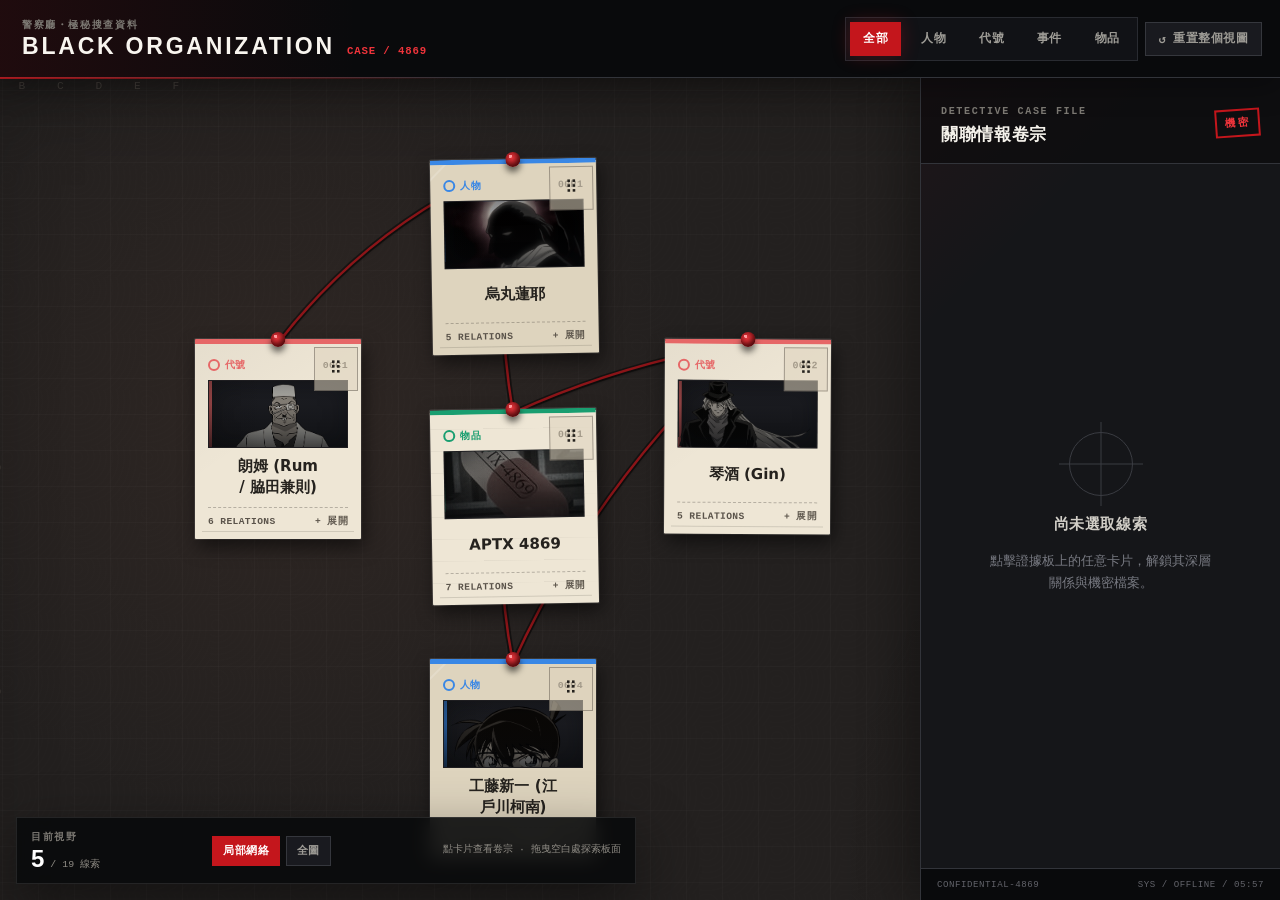
==== commit fb0b9659: "feat(ui): P2 visual polish, accessibility modes & delivery hardening 實作 UI_OPTIMIZATION_HANDOFF 的 P2" ====
--- a/black-org-evidence-board.html
+++ b/black-org-evidence-board.html
@@ -472,7 +472,7 @@
   stroke: var(--signal-red-hot);
   stroke-width: 4px;
   opacity: 1;
-  filter: drop-shadow(0 0 5px rgba(239, 52, 59, 0.48));
+  filter: drop-shadow(0 0 6px rgba(239, 52, 59, 0.55));
 }
 
 .connection-line.dimmed-connection,
@@ -595,9 +595,9 @@
   align-items: center;
   justify-content: space-between;
   gap: 8px;
-  color: #6d665b;
+  color: #5a534a;
   font-family: var(--font-mono);
-  font-size: 0.59rem;
+  font-size: 0.62rem;
   font-weight: 700;
   letter-spacing: 0.04em;
   text-transform: uppercase;
@@ -607,6 +607,8 @@
   display: inline-flex;
   align-items: center;
   gap: 5px;
+  color: var(--type-color);
+  font-weight: 800;
 }
 
 .card-type::before {
@@ -691,19 +693,26 @@
   gap: 8px;
   padding-top: 7px;
   border-top: 1px dashed rgba(37, 34, 30, 0.28);
-  color: #6d665b;
+  color: #5a534a;
   font-family: var(--font-mono);
-  font-size: 0.56rem;
+  font-size: 0.6rem;
+  font-weight: 700;
   letter-spacing: 0.04em;
 }
 
 .expand-status {
   color: #5e574d;
-}
-
-.node-card[aria-expanded="true"] .expand-status {
+  font-weight: 800;
+}
+
+/* P2-A：展開狀態以紅色 signal 強調；selector 改為 card 上的展開狀態（經由 select action）。 */
+.node-card:has(.card-select-action[aria-expanded="true"]) .expand-status {
   color: #97151a;
   font-weight: 900;
+}
+
+.node-card.active-card .expand-status {
+  color: var(--signal-red-hot);
 }
 
 .board-hud {
@@ -1646,7 +1655,8 @@
      sheet 高度由 data-sheet-state 控制；board 占滿剩餘空間。 */
   #app {
     grid-template-columns: minmax(0, 1fr);
-    grid-template-rows: var(--header-height) minmax(0, 1fr) auto;
+    /* P2-D：header row 用 auto，文字放大 200% 時 header 可長高而不截斷內容 */
+    grid-template-rows: auto minmax(0, 1fr) auto;
   }
 
   .brand-row h1 {
@@ -1654,6 +1664,7 @@
   }
 
   .toolbar {
+    flex-wrap: wrap;
     align-items: stretch;
     gap: 8px;
   }
@@ -1734,6 +1745,15 @@
     min-height: 0;
   }
 
+  /* P2-C：手機首屏降低裝飾性座標/印章，避免像隨機裁切殘留；維持為不干擾的 atmosphere layer */
+  .board-coordinate {
+    opacity: 0.5;
+  }
+
+  .board-stamp {
+    opacity: 0.18;
+  }
+
   /* P0-E：bottom sheet（行內 grid row，避免 fixed overlay 座標問題） */
   .sidebar {
     grid-column: 1;
@@ -1851,16 +1871,35 @@
     animation-iteration-count: 1 !important;
     transition-duration: 0.01ms !important;
   }
+
+  /* P2-D：reduced-motion 下 bottom sheet 不使用彈簧/滑動動畫，但仍可辨識狀態 */
+  .sidebar {
+    transition: none !important;
+  }
 }
 
 @media (forced-colors: active) {
+  /* P2-D：active/related/focus/CTA 不只靠顏色，補 border/outline */
   .node-card,
   .relation-item,
   .detail-desc-block,
   .details-toggle,
   .details-panel,
-  .relationship-chip {
+  .relationship-chip,
+  .card-drag-handle,
+  .view-mode-btn,
+  .back-to-board-btn {
     border: 1px solid CanvasText;
+  }
+
+  .node-card.active-card {
+    border: 3px solid CanvasText;
+    outline: 2px solid LinkText;
+    outline-offset: 2px;
+  }
+
+  .node-card.related-card {
+    border: 2px dashed CanvasText;
   }
 
   .relation-marker,
@@ -1869,6 +1908,11 @@
   .details-list .details-item::before,
   .timeline-entry::before {
     forced-color-adjust: none;
+  }
+
+  /* 紙卡與板面在 forced-colors 下仍可辨識邊界 */
+  .pinboard {
+    border: 1px solid CanvasText;
   }
 }
   </style>
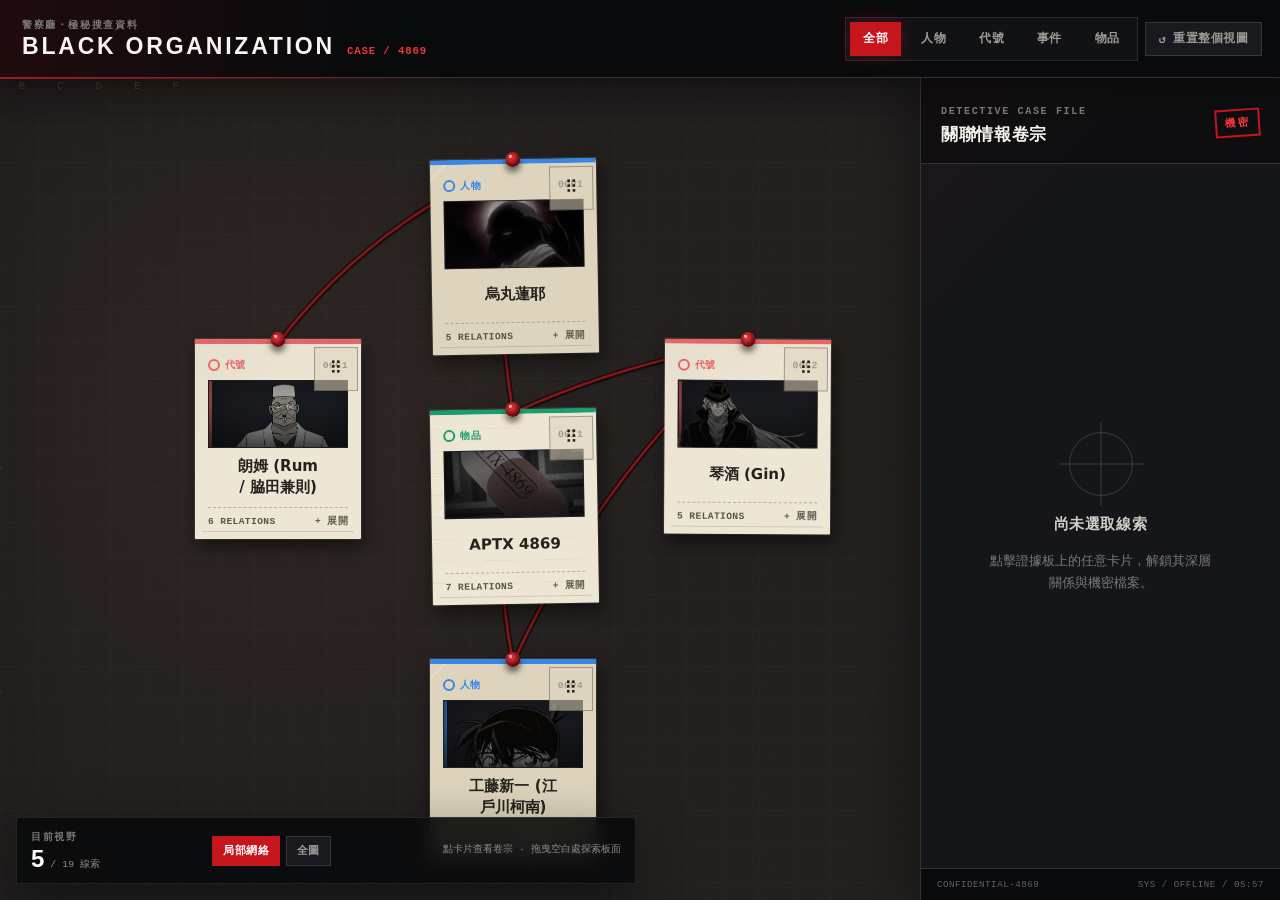
==== commit d5db9043: "fix(ui): repair responsive board state regressions Co-Authored-By: Claude Fable 5 <noreply@anthropic" ====
--- a/black-org-evidence-board.html
+++ b/black-org-evidence-board.html
@@ -1633,10 +1633,6 @@
     grid-row: 1 / -1;
   }
 
-  .sidebar-footer {
-    display: none;
-  }
-
   .board-hud {
     width: min(440px, calc(100vw - 32px));
   }
@@ -1739,9 +1735,9 @@
     font-size: 0.62rem;
   }
 
-  /* P0-A：pinboard 維持固定邏輯畫布，靠 board-wrapper 內部 scroll；不縮放。 */
+  /* P0-A：pinboard 維持固定邏輯畫布，靠 board-wrapper 內部 scroll；不可 flex-shrink。 */
   .pinboard {
-    flex: 1 1 auto;
+    flex: 0 0 auto;
     min-height: 0;
   }
 
@@ -1759,7 +1755,7 @@
     grid-column: 1;
     grid-row: 3;
     display: grid;
-    grid-template-rows: auto auto minmax(0, 1fr);
+    grid-template-rows: auto auto minmax(0, 1fr) auto;
     min-height: 0;
     max-height: 100%;
     border-top: 1px solid var(--rule);
@@ -1770,11 +1766,11 @@
   }
 
   .sidebar[data-sheet-state="peek"] {
-    max-height: 92px;
+    max-height: 124px;
   }
 
   .sidebar[data-sheet-state="collapsed"] {
-    max-height: 120px;
+    max-height: 152px;
   }
 
   .sidebar[data-sheet-state="expanded"] {
@@ -2934,13 +2930,13 @@
 };
 
 // P0-A：mobile compact 起始座標。pinboard 仍是固定 1800×1240 邏輯畫布，
-// 但行動版初始把 5 張核心卡收攏到 ~360×520 內，390×844 首屏即可完整看見。
+// 5 張核心卡依 154px × 190px 最小尺寸排成不重疊的 compact 網絡。
 const MOBILE_INITIAL_POSITIONS = {
-  p1: { x: 120, y: 70 },
-  c1: { x: 26, y: 250 },
-  c2: { x: 214, y: 250 },
-  p4: { x: 120, y: 430 },
-  i1: { x: 120, y: 320 }
+  p1: { x: 120, y: 32 },
+  c1: { x: 26, y: 244 },
+  c2: { x: 214, y: 244 },
+  i1: { x: 26, y: 456 },
+  p4: { x: 214, y: 456 }
 };
 
 const MOBILE_BREAKPOINT_QUERY = "(max-width: 620px)";
@@ -3017,6 +3013,13 @@
     first && second &&
     (first.connections.includes(secondId) || second.connections.includes(firstId))
   );
+}
+
+function isNodeExpanded(nodeId) {
+  if (isMobileBoard() && viewMode === "local") {
+    return activeNodeId === nodeId;
+  }
+  return expandedNodeIds.has(nodeId);
 }
 
 function getVisibleNodeIds() {
@@ -3150,6 +3153,15 @@
   positions = positionsByLayout[activeLayoutKey];
   autoPositionedNodeIds = autoPositionedByLayout[activeLayoutKey];
   setViewMode(viewMode, { skipRender: true });
+
+  if (nextKey === "desktop" && viewMode === "local" && activeNodeId) {
+    const activeNode = getNode(activeNodeId);
+    if (activeNode) {
+      expandedNodeIds.add(activeNode.id);
+      seedConnectedPositions(activeNode);
+    }
+  }
+
   renderBoard({ preserve: false });
 }
 
@@ -3317,7 +3329,7 @@
 
   const expandStatus = document.createElement("span");
   expandStatus.className = "expand-status";
-  expandStatus.textContent = expandedNodeIds.has(node.id) ? "− 收合" : "+ 展開";
+  expandStatus.textContent = isNodeExpanded(node.id) ? "− 收合" : "+ 展開";
 
   const art = createArtFigure(node.id, "card-art");
 
@@ -3336,7 +3348,7 @@
   selectAction.setAttribute("aria-label", `${node.name}，${TYPE_LABELS[node.type]}，${node.connections.length} 個直接關聯，點擊開啟卷宗`);
   selectAction.setAttribute("aria-pressed", String(activeNodeId === node.id));
   selectAction.setAttribute("aria-controls", "case-file-sidebar");
-  selectAction.setAttribute("aria-expanded", String(expandedNodeIds.has(node.id)));
+  selectAction.setAttribute("aria-expanded", String(isNodeExpanded(node.id)));
   // P1-E：pointer 選取不搶焦點（靠 live region 公告）；鍵盤 Enter/Space 選取後
   // 將焦點移到 record name，方便輔助科技朗讀卷宗起點。攔截鍵盤事件避免重複觸發 click。
   selectAction.addEventListener("click", () => selectNode(node));
@@ -3493,7 +3505,7 @@
     // 點同一張：desktop 切換展開／收合；mobile local 不用累積展開，僅保留 active。
     if (isMobileBoard()) {
       // mobile：維持 active，不擴張狀態（visibility 已由 active+connections 提供）。
-    } else if (expandedNodeIds.has(node.id)) {
+    } else if (isNodeExpanded(node.id)) {
       expandedNodeIds.delete(node.id);
     } else {
       expandedNodeIds.add(node.id);
@@ -3587,7 +3599,7 @@
     if (!card) return;
 
     card.classList.remove("active-card", "related-card", "dimmed-card");
-    const isExpanded = expandedNodeIds.has(node.id);
+    const isExpanded = isNodeExpanded(node.id);
     const selectAction = card.querySelector(".card-select-action");
     if (selectAction) {
       selectAction.setAttribute("aria-expanded", String(isExpanded));
@@ -3695,6 +3707,7 @@
   if (art) detail.append(art);
   detail.append(createDetailsDisclosure(node));
   sidebarContent.replaceChildren(detail);
+  sidebarContent.scrollTop = 0;
 
   // P1-E：鍵盤選取後焦點移到 record name，方便輔助科技朗讀卷宗起點。
   // （pointer 選取不搶焦點；此處只在明確鍵盤流程呼叫，見 selectNode 呼叫端。）
@@ -4158,6 +4171,7 @@
 
   empty.append(crosshair, title, body);
   sidebarContent.replaceChildren(empty);
+  sidebarContent.scrollTop = 0;
   setSidebarSheetState("peek");
 }
 
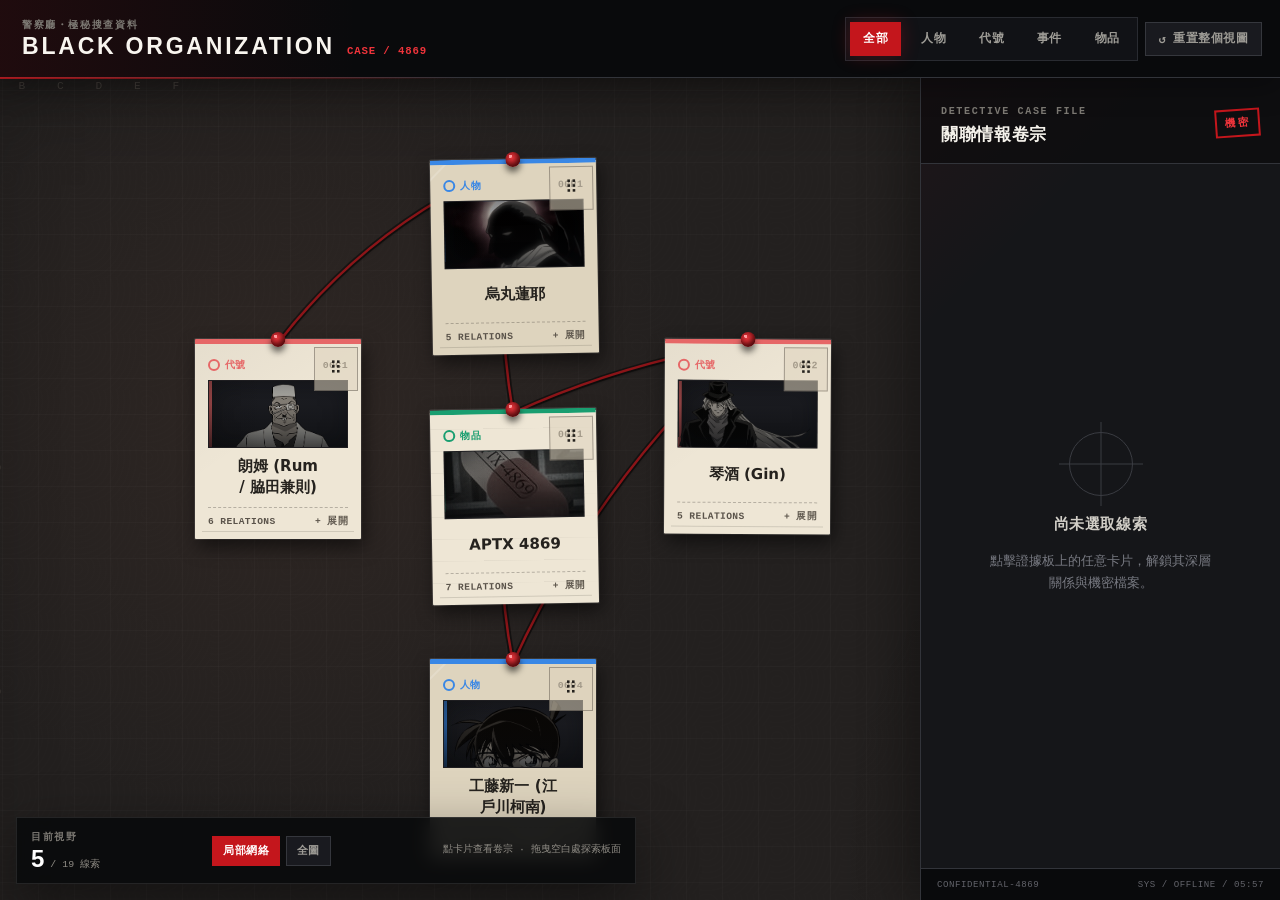
==== commit 19f1baf0: "feat: move view counter to self-hosted Worker The shared Supabase project kept auto-pausing and sile" ====
--- a/black-org-evidence-board.html
+++ b/black-org-evidence-board.html
@@ -2965,8 +2965,7 @@
 let viewMode = "local"; // P0-C：local | all
 const expandedNodeIds = new Set();
 const CARD_EDGE_MARGIN = 18;
-const COUNTER_URL = "https://eaawlrtrxwyurcfnekat.supabase.co";
-const COUNTER_PUBLISHABLE_KEY = "sb_publishable_zS96EY5Uddhaq06hjt04sQ_E8WarUjc";
+const COUNTER_BASE = "https://views-counter.views-counter-worker.workers.dev";
 const COUNTER_SLUG = "black-org-evidence-board";
 const COUNTER_STORAGE_KEY = `hits-counted:${COUNTER_SLUG}`;
 const COUNTER_TIMEOUT_MS = 8000;
@@ -3077,22 +3076,16 @@
   if (!line || !output || !window.fetch || !window.AbortController) return;
 
   const seen = safeSessionGet(COUNTER_STORAGE_KEY) === "1";
-  const rpcName = seen ? "read_hits" : "bump_hits";
   const controller = new AbortController();
   const timer = window.setTimeout(() => controller.abort(), COUNTER_TIMEOUT_MS);
 
-  window.fetch(`${COUNTER_URL}/rest/v1/rpc/${rpcName}`, {
-    method: "POST",
-    signal: controller.signal,
-    headers: {
-      apikey: COUNTER_PUBLISHABLE_KEY,
-      Authorization: `Bearer ${COUNTER_PUBLISHABLE_KEY}`,
-      "Content-Type": "application/json"
-    },
-    body: JSON.stringify({ page_slug: COUNTER_SLUG })
+  window.fetch(`${COUNTER_BASE}/${encodeURIComponent(COUNTER_SLUG)}`, {
+    method: seen ? "GET" : "POST",
+    signal: controller.signal
   })
     .then((response) => response.ok ? response.json() : Promise.reject(response.status))
-    .then((count) => {
+    .then((data) => {
+      const count = data ? data.count : undefined;
       if (typeof count !== "number" || !Number.isFinite(count)) return;
       output.textContent = count.toLocaleString("zh-TW");
       line.hidden = false;
